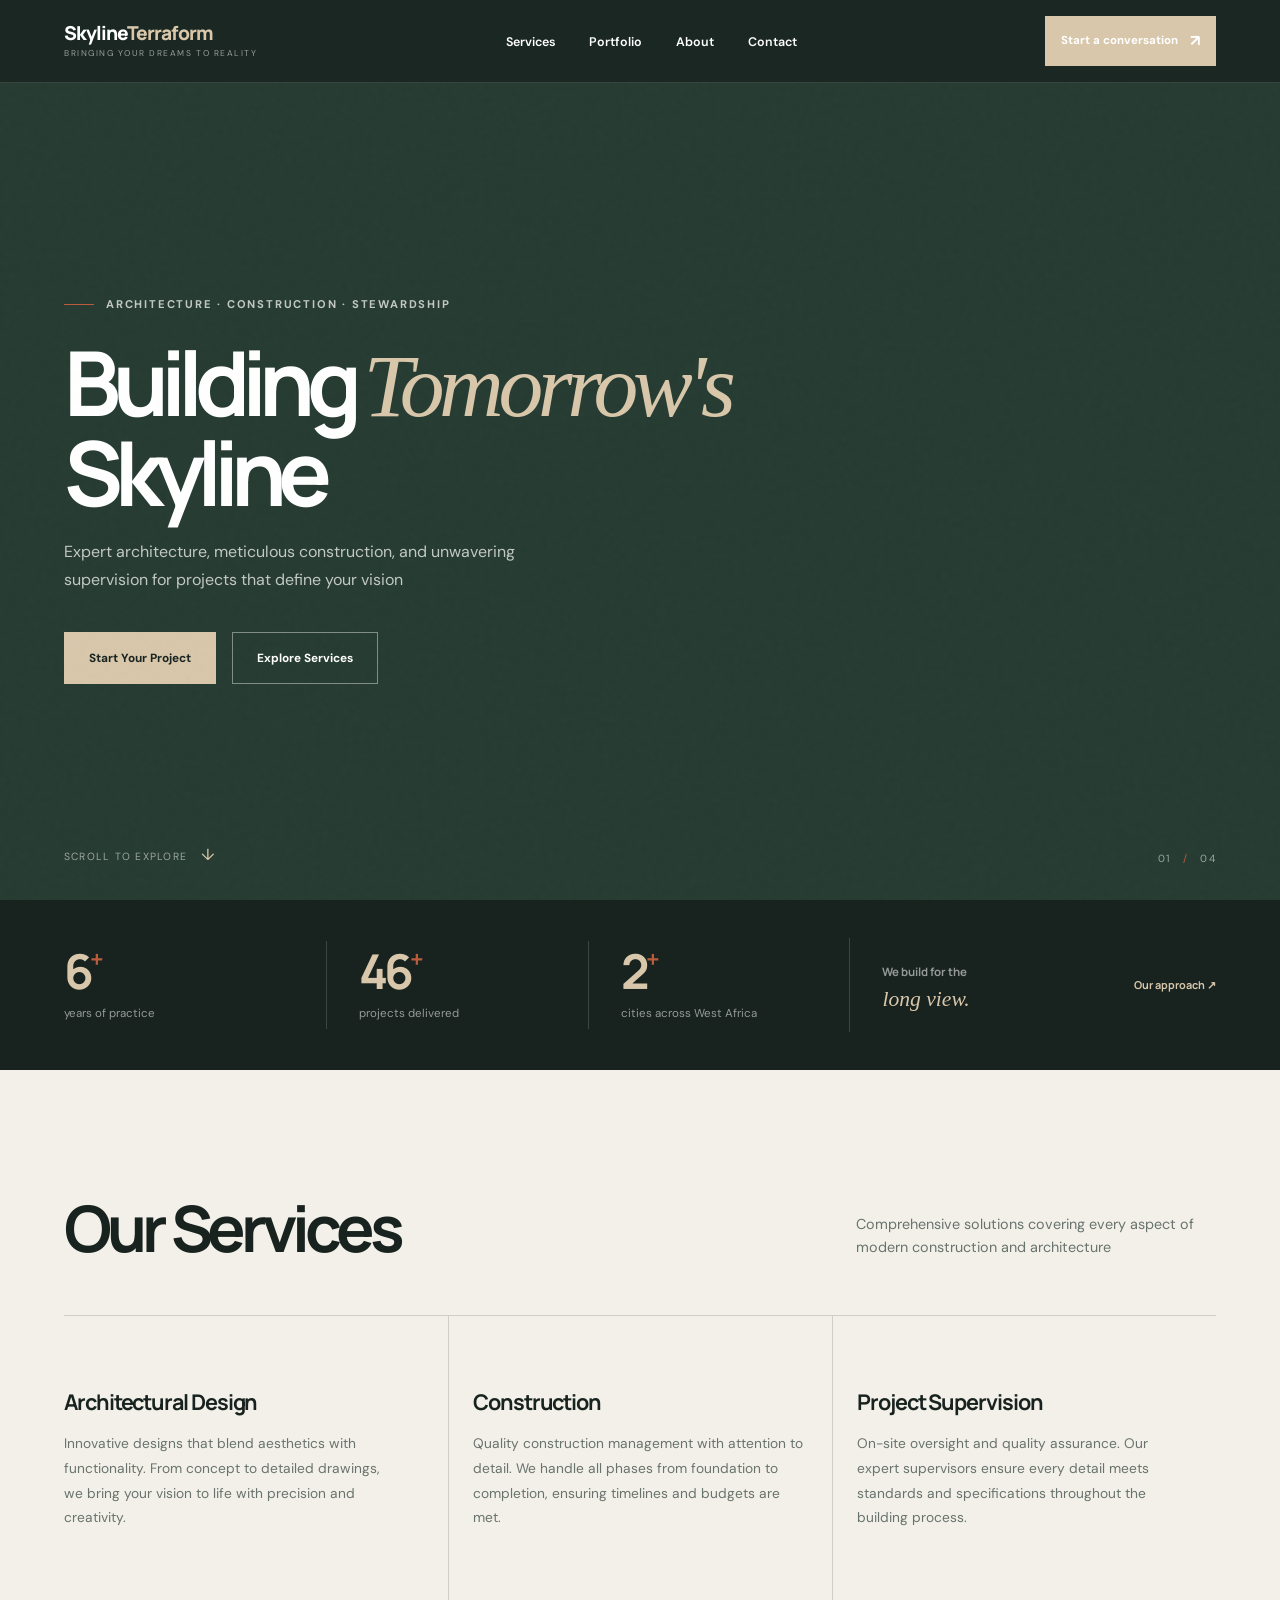
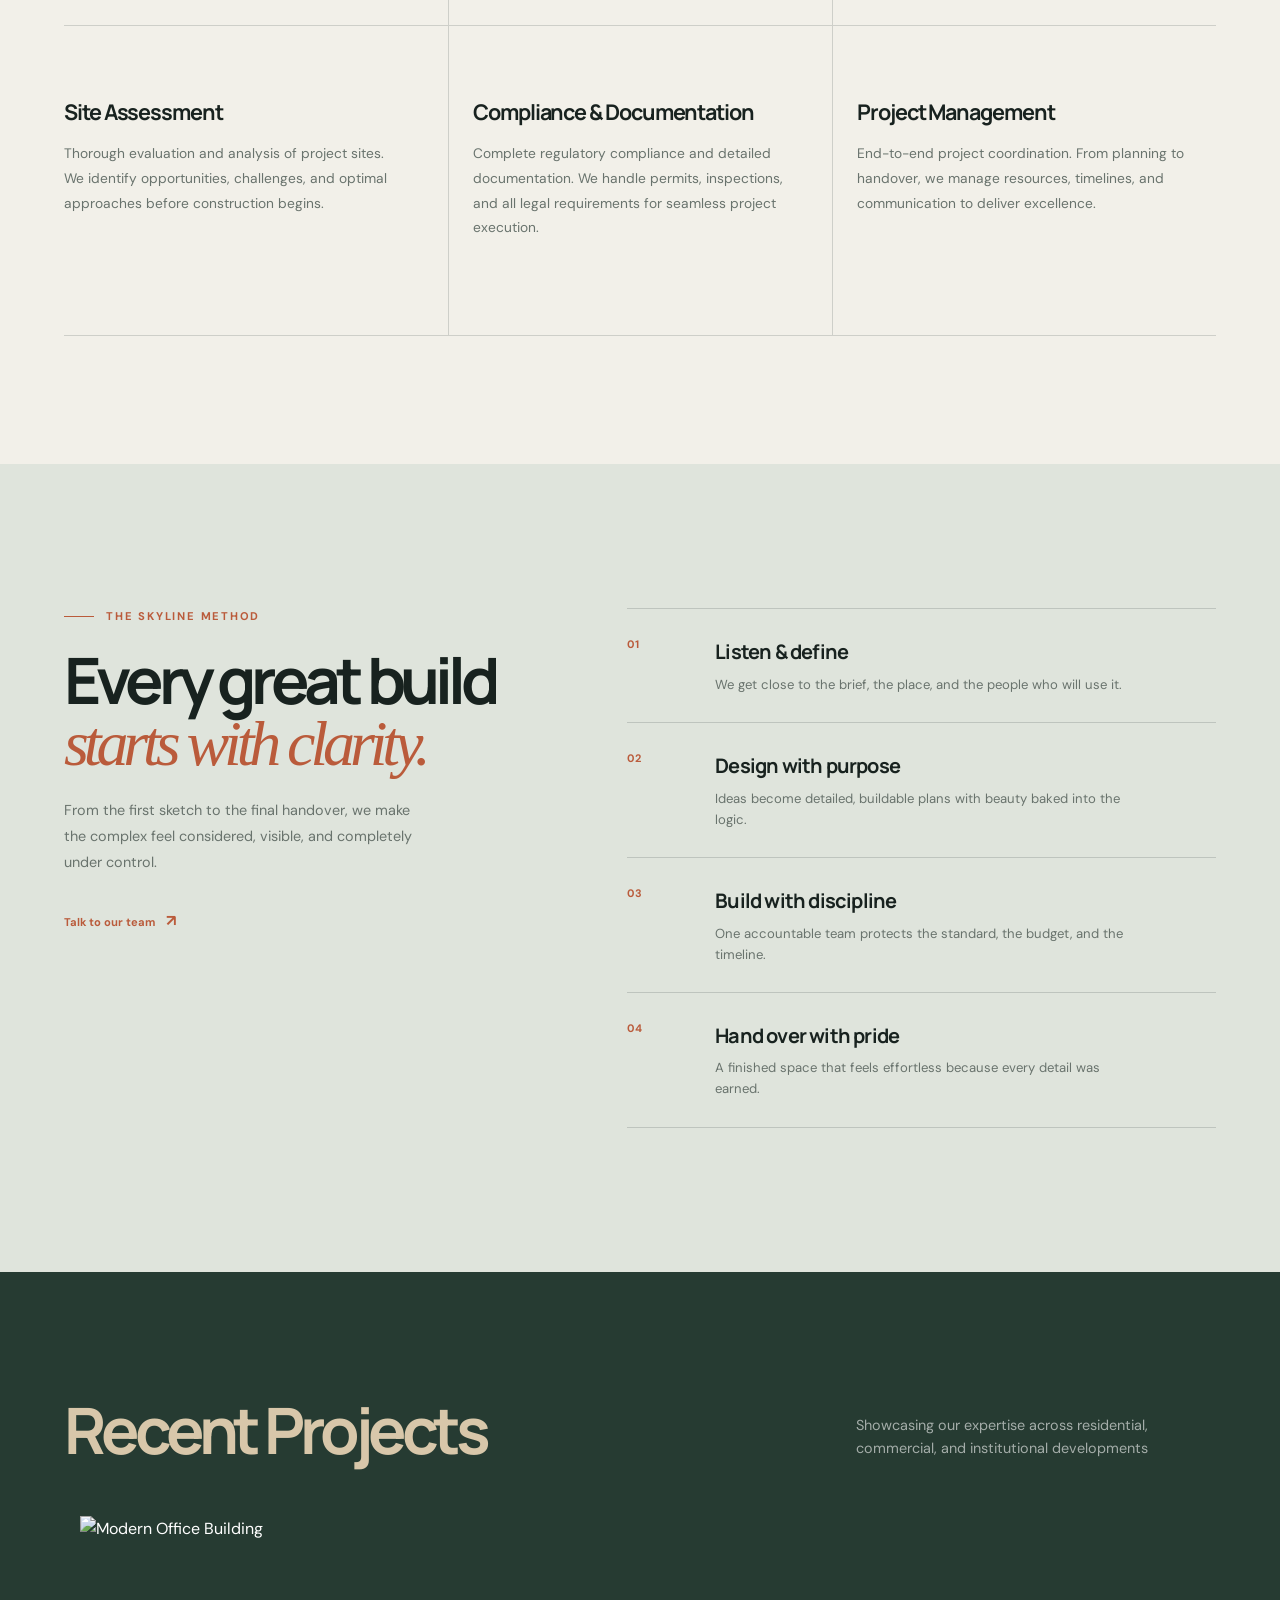
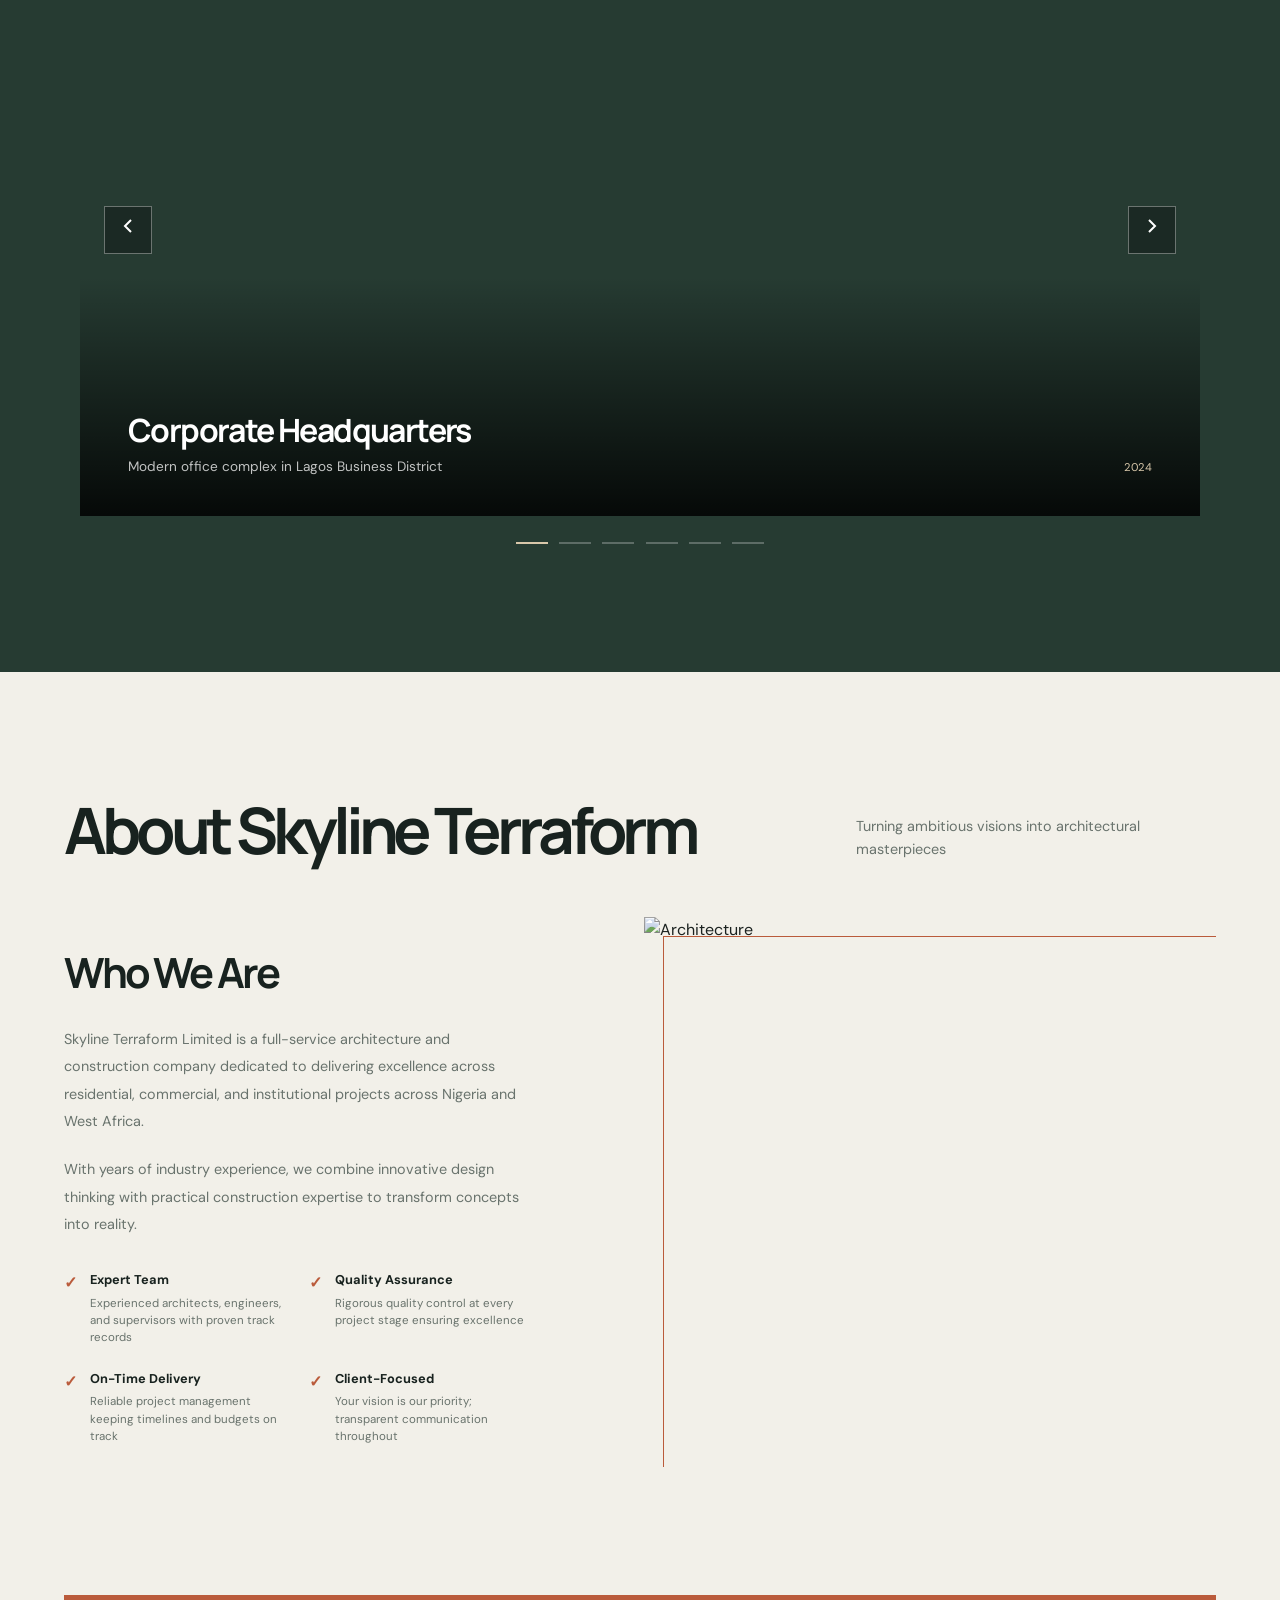
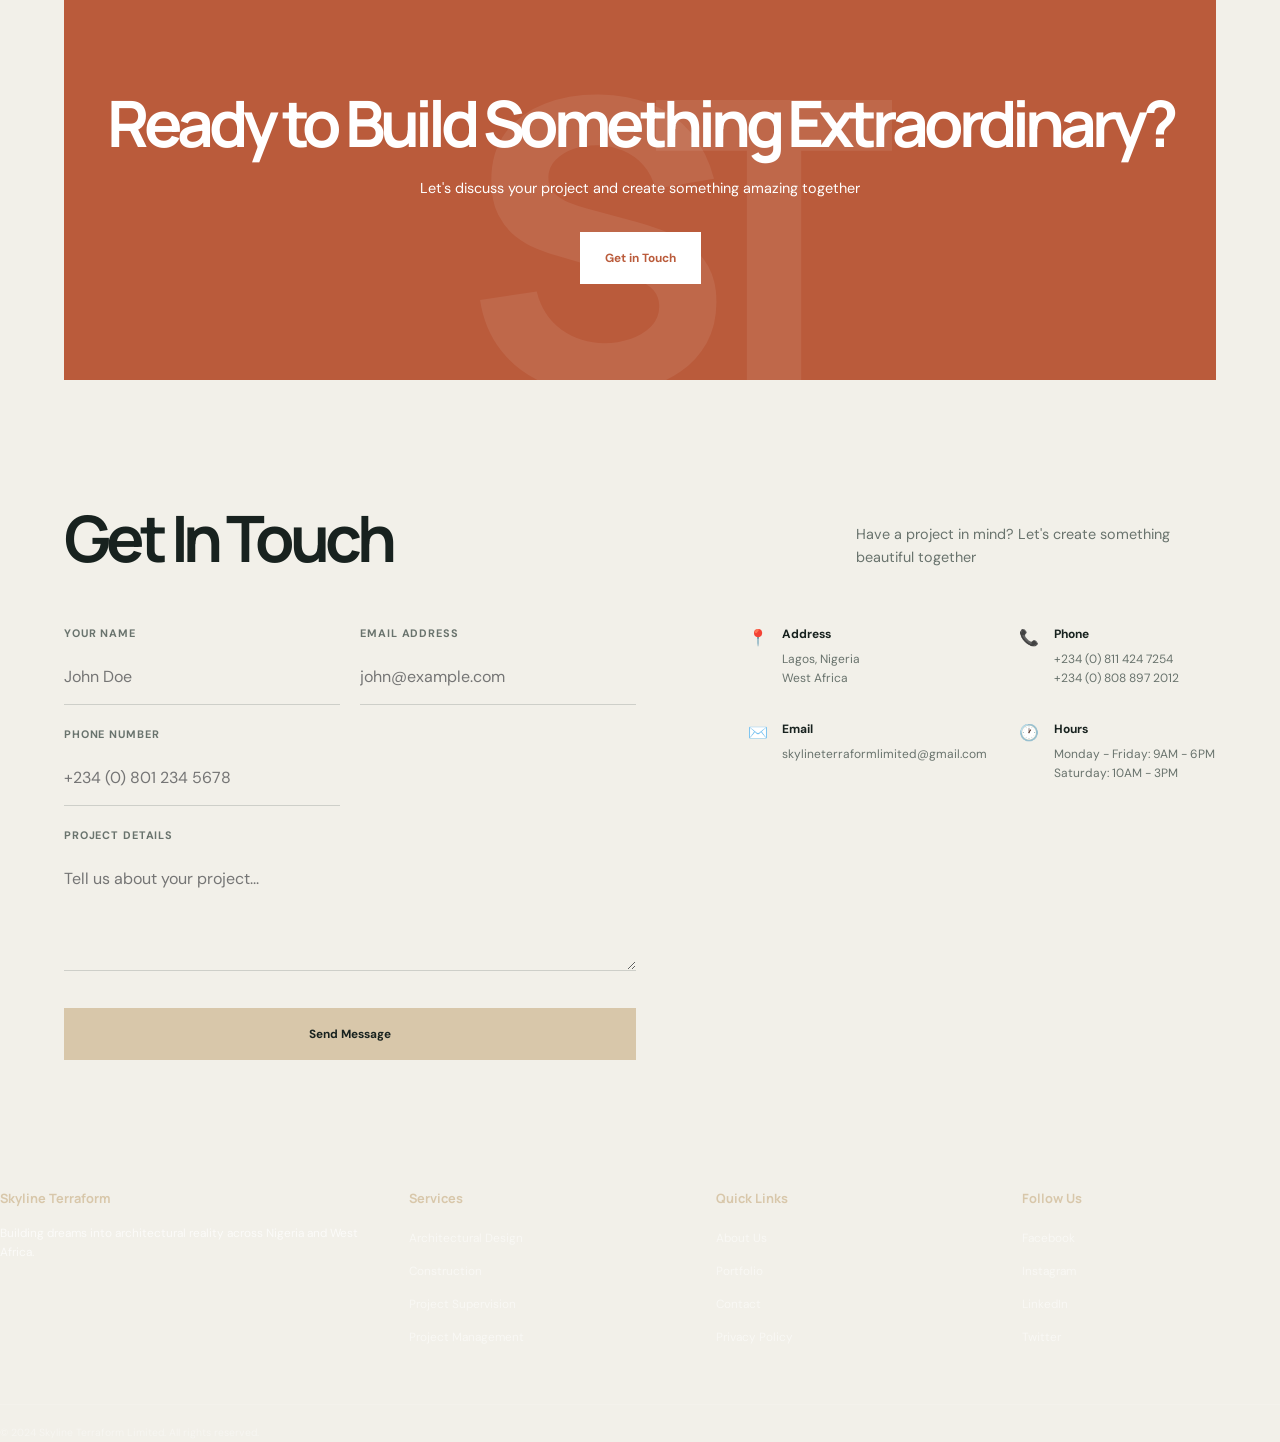
==== index.html @ dfdeab9a "Make homepage compatible with GitHub Pages" ====
<!doctype html>
<html lang="en">
  <head>
    <meta charset="UTF-8" />
    <meta name="viewport" content="width=device-width, initial-scale=1.0" />
    <meta
      name="description"
      content="Skyline Terraform delivers considered architecture, construction, and project management across Nigeria and West Africa."
    />
    <link rel="preconnect" href="https://fonts.googleapis.com" />
    <link rel="preconnect" href="https://fonts.gstatic.com" crossorigin />
    <link
      href="https://fonts.googleapis.com/css2?family=DM+Sans:wght@400;500;600;700&family=Manrope:wght@500;600;700;800&display=swap"
      rel="stylesheet"
    />
    <title>Skyline Terraform | Built with intent</title>
    <link rel="stylesheet" href="skyline.css" />
  </head>
  <body>
    <!-- HEADER -->
    <header>
      <nav>
        <div class="logo">
          <div class="logo-main">Skyline<span>Terraform</span></div>
          <div class="logo-tagline">Bringing your dreams to reality</div>
        </div>
        <button
          class="nav-toggle"
          type="button"
          aria-label="Open navigation"
          aria-expanded="false"
        >
          <span></span><span></span>
        </button>
        <ul class="nav-menu">
          <li><a href="#services">Services</a></li>
          <li><a href="#portfolio">Portfolio</a></li>
          <li><a href="#about">About</a></li>
          <li><a href="#contact">Contact</a></li>
        </ul>
        <a class="cta-btn" href="#contact"
          >Start a conversation <span>↗</span></a
        >
      </nav>
    </header>

    <!-- HERO -->
    <section class="hero">
      <div class="hero-grid" aria-hidden="true"></div>
      <div class="hero-image" aria-hidden="true"></div>
      <div class="hero-content">
        <div class="eyebrow">
          <span></span> Architecture · Construction · Stewardship
        </div>
        <h1>Building <span class="highlight">Tomorrow's</span> Skyline</h1>
        <p>
          Expert architecture, meticulous construction, and unwavering
          supervision for projects that define your vision
        </p>
        <div class="hero-buttons">
          <button
            class="btn-primary"
            onclick="document.getElementById('contact').scrollIntoView()"
          >
            Start Your Project
          </button>
          <button
            class="btn-secondary"
            onclick="document.getElementById('services').scrollIntoView()"
          >
            Explore Services
          </button>
        </div>
      </div>
      <div class="hero-note">Scroll to explore <span>↓</span></div>
      <div class="hero-index">01 <span>/</span> 04</div>
    </section>

    <section class="metrics" aria-label="Skyline Terraform at a glance">
      <div class="metrics-inner">
        <div class="metric">
          <strong data-count="12">0</strong><span>years of practice</span>
        </div>
        <div class="metric">
          <strong data-count="86">0</strong><span>projects delivered</span>
        </div>
        <div class="metric">
          <strong data-count="5">0</strong
          ><span>cities across West Africa</span>
        </div>
        <div class="metric metric-callout">
          <span>We build for the<br /><em>long view.</em></span
          ><a href="#about">Our approach ↗</a>
        </div>
      </div>
    </section>

    <!-- SERVICES -->
    <section class="services" id="services">
      <div class="section-header">
        <h2>Our Services</h2>
        <p>
          Comprehensive solutions covering every aspect of modern construction
          and architecture
        </p>
      </div>
      <div class="services-grid">
        <div class="service-card fade-in">
          <div class="service-icon"></div>
          <h3>Architectural Design</h3>
          <p>
            Innovative designs that blend aesthetics with functionality. From
            concept to detailed drawings, we bring your vision to life with
            precision and creativity.
          </p>
          <a href="#" class="service-link">Learn More →</a>
        </div>
        <div class="service-card fade-in">
          <div class="service-icon"></div>
          <h3>Construction</h3>
          <p>
            Quality construction management with attention to detail. We handle
            all phases from foundation to completion, ensuring timelines and
            budgets are met.
          </p>
          <a href="#" class="service-link">Learn More →</a>
        </div>
        <div class="service-card fade-in">
          <div class="service-icon"></div>
          <h3>Project Supervision</h3>
          <p>
            On-site oversight and quality assurance. Our expert supervisors
            ensure every detail meets standards and specifications throughout
            the building process.
          </p>
          <a href="#" class="service-link">Learn More →</a>
        </div>
        <div class="service-card fade-in">
          <div class="service-icon"></div>
          <h3>Site Assessment</h3>
          <p>
            Thorough evaluation and analysis of project sites. We identify
            opportunities, challenges, and optimal approaches before
            construction begins.
          </p>
          <a href="#" class="service-link">Learn More →</a>
        </div>
        <div class="service-card fade-in">
          <div class="service-icon"></div>
          <h3>Compliance & Documentation</h3>
          <p>
            Complete regulatory compliance and detailed documentation. We handle
            permits, inspections, and all legal requirements for seamless
            project execution.
          </p>
          <a href="#" class="service-link">Learn More →</a>
        </div>
        <div class="service-card fade-in">
          <div class="service-icon"></div>
          <h3>Project Management</h3>
          <p>
            End-to-end project coordination. From planning to handover, we
            manage resources, timelines, and communication to deliver
            excellence.
          </p>
          <a href="#" class="service-link">Learn More →</a>
        </div>
      </div>
    </section>

    <!-- PROCESS -->
    <section class="process" id="process">
      <div class="process-intro">
        <div class="eyebrow dark"><span></span> The Skyline method</div>
        <h2>Every great build<br /><em>starts with clarity.</em></h2>
        <p>
          From the first sketch to the final handover, we make the complex feel
          considered, visible, and completely under control.
        </p>
        <a class="text-link" href="#contact">Talk to our team <span>↗</span></a>
      </div>
      <div class="process-steps">
        <article class="process-step">
          <span class="step-number">01</span>
          <div>
            <h3>Listen & define</h3>
            <p>
              We get close to the brief, the place, and the people who will use
              it.
            </p>
          </div>
        </article>
        <article class="process-step">
          <span class="step-number">02</span>
          <div>
            <h3>Design with purpose</h3>
            <p>
              Ideas become detailed, buildable plans with beauty baked into the
              logic.
            </p>
          </div>
        </article>
        <article class="process-step">
          <span class="step-number">03</span>
          <div>
            <h3>Build with discipline</h3>
            <p>
              One accountable team protects the standard, the budget, and the
              timeline.
            </p>
          </div>
        </article>
        <article class="process-step">
          <span class="step-number">04</span>
          <div>
            <h3>Hand over with pride</h3>
            <p>
              A finished space that feels effortless because every detail was
              earned.
            </p>
          </div>
        </article>
      </div>
    </section>

    <!-- PORTFOLIO SLIDESHOW -->
    <section class="portfolio" id="portfolio">
      <div class="section-header">
        <h2>Recent Projects</h2>
        <p>
          Showcasing our expertise across residential, commercial, and
          institutional developments
        </p>
      </div>

      <div class="carousel-container">
        <div class="carousel-wrapper">
          <div class="carousel-track">
            <div class="carousel-slide fade-in">
              <img
                src="https://images.unsplash.com/photo-1486325212027-8081e485255e?w=800&h=500&fit=crop"
                alt="Modern Office Building"
              />
              <div class="slide-content">
                <h3>Corporate Headquarters</h3>
                <p>Modern office complex in Lagos Business District</p>
                <span class="slide-year">2024</span>
              </div>
            </div>
            <div class="carousel-slide fade-in">
              <img
                src="https://images.unsplash.com/photo-1460574283322-8e80fcb1aaaa?w=800&h=500&fit=crop"
                alt="Residential Complex"
              />
              <div class="slide-content">
                <h3>Luxury Residential</h3>
                <p>Premium apartment development in Victoria Island</p>
                <span class="slide-year">2024</span>
              </div>
            </div>
            <div class="carousel-slide fade-in">
              <img
                src="https://images.unsplash.com/photo-1486304873069-38446e495ce4?w=800&h=500&fit=crop"
                alt="Shopping Center"
              />
              <div class="slide-content">
                <h3>Shopping Center</h3>
                <p>State-of-the-art retail and entertainment hub</p>
                <span class="slide-year">2024</span>
              </div>
            </div>
            <div class="carousel-slide fade-in">
              <img
                src="https://images.unsplash.com/photo-1448375240586-882707db888b?w=800&h=500&fit=crop"
                alt="Educational Institution"
              />
              <div class="slide-content">
                <h3>Educational Campus</h3>
                <p>
                  Modern learning facilities with cutting-edge infrastructure
                </p>
                <span class="slide-year">2023</span>
              </div>
            </div>
            <div class="carousel-slide fade-in">
              <img
                src="https://images.unsplash.com/photo-1479839672679-a46482f0b7ce?w=800&h=500&fit=crop"
                alt="Hospital"
              />
              <div class="slide-content">
                <h3>Healthcare Facility</h3>
                <p>Advanced medical center with specialized departments</p>
                <span class="slide-year">2023</span>
              </div>
            </div>
            <div class="carousel-slide fade-in">
              <img
                src="https://images.unsplash.com/photo-1464207687429-7505649dae38?w=800&h=500&fit=crop"
                alt="Hotel"
              />
              <div class="slide-content">
                <h3>Hospitality Complex</h3>
                <p>5-star hotel with conference and leisure facilities</p>
                <span class="slide-year">2026</span>
              </div>
            </div>
          </div>
        </div>

        <!-- Navigation Buttons -->
        <button
          class="carousel-btn carousel-btn-prev"
          id="prevBtn"
          aria-label="Previous slide"
        >
          <svg
            width="24"
            height="24"
            viewBox="0 0 24 24"
            fill="none"
            stroke="currentColor"
            stroke-width="2"
          >
            <polyline points="15 18 9 12 15 6"></polyline>
          </svg>
        </button>
        <button
          class="carousel-btn carousel-btn-next"
          id="nextBtn"
          aria-label="Next slide"
        >
          <svg
            width="24"
            height="24"
            viewBox="0 0 24 24"
            fill="none"
            stroke="currentColor"
            stroke-width="2"
          >
            <polyline points="9 18 15 12 9 6"></polyline>
          </svg>
        </button>

        <!-- Indicators -->
        <div class="carousel-indicators" id="indicators"></div>
      </div>
    </section>

    <!-- ABOUT -->
    <section class="about" id="about">
      <div class="section-header">
        <h2>About Skyline Terraform</h2>
        <p>Turning ambitious visions into architectural masterpieces</p>
      </div>
      <div class="about-content">
        <div class="about-text">
          <h2>Who We Are</h2>
          <p>
            Skyline Terraform Limited is a full-service architecture and
            construction company dedicated to delivering excellence across
            residential, commercial, and institutional projects across Nigeria
            and West Africa.
          </p>
          <p>
            With years of industry experience, we combine innovative design
            thinking with practical construction expertise to transform concepts
            into reality.
          </p>
          <div class="about-features">
            <div class="feature">
              <div class="feature-icon">✓</div>
              <div>
                <h4>Expert Team</h4>
                <p>
                  Experienced architects, engineers, and supervisors with proven
                  track records
                </p>
              </div>
            </div>
            <div class="feature">
              <div class="feature-icon">✓</div>
              <div>
                <h4>Quality Assurance</h4>
                <p>
                  Rigorous quality control at every project stage ensuring
                  excellence
                </p>
              </div>
            </div>
            <div class="feature">
              <div class="feature-icon">✓</div>
              <div>
                <h4>On-Time Delivery</h4>
                <p>
                  Reliable project management keeping timelines and budgets on
                  track
                </p>
              </div>
            </div>
            <div class="feature">
              <div class="feature-icon">✓</div>
              <div>
                <h4>Client-Focused</h4>
                <p>
                  Your vision is our priority; transparent communication
                  throughout
                </p>
              </div>
            </div>
          </div>
        </div>
        <div class="about-image">
          <img
            src="https://images.unsplash.com/photo-1504384308090-c894fdcc538d?w=800&h=600&fit=crop"
            alt="Architecture"
          />
        </div>
      </div>
    </section>

    <!-- CTA SECTION -->
    <section class="cta-section">
      <h2>Ready to Build Something Extraordinary?</h2>
      <p>Let's discuss your project and create something amazing together</p>
      <button
        class="btn-primary"
        onclick="document.getElementById('contact').scrollIntoView()"
      >
        Get in Touch
      </button>
    </section>

    <!-- CONTACT -->
    <section class="contact" id="contact">
      <div class="section-header">
        <h2>Get In Touch</h2>
        <p>Have a project in mind? Let's create something beautiful together</p>
      </div>
      <div class="contact-content">
        <form
          class="contact-form"
          action="https://formspree.io/f/xvzdwpwy"
          method="POST"
        >
          <div class="form-group">
            <label for="name">Your Name</label>
            <input
              type="text"
              id="name"
              name="name"
              placeholder="John Doe"
              required
            />
          </div>
          <div class="form-group">
            <label for="email">Email Address</label>
            <input
              type="email"
              id="email"
              name="email"
              placeholder="john@example.com"
              required
            />
          </div>
          <div class="form-group">
            <label for="phone">Phone Number</label>
            <input
              type="tel"
              id="phone"
              name="phone"
              placeholder="+234 (0) 801 234 5678"
            />
          </div>
          <div class="form-group">
            <label for="message">Project Details</label>
            <textarea
              id="message"
              name="message"
              placeholder="Tell us about your project..."
              required
            ></textarea>
          </div>
          <button class="btn-primary" type="submit" style="width: 100%">
            Send Message
          </button>
        </form>
        <div class="contact-info">
          <div class="contact-item">
            <div class="contact-item-icon">📍</div>
            <div>
              <h4>Address</h4>
              <p>Lagos, Nigeria<br />West Africa</p>
            </div>
          </div>
          <div class="contact-item">
            <div class="contact-item-icon">📞</div>
            <div>
              <h4>Phone</h4>
              <p>+234 (0) 811 424 7254<br />+234 (0) 808 897 2012</p>
            </div>
          </div>
          <div class="contact-item">
            <div class="contact-item-icon">✉️</div>
            <div>
              <h4>Email</h4>
              <p>skylineterraformlimited@gmail.com</p>
            </div>
          </div>
          <div class="contact-item">
            <div class="contact-item-icon">🕐</div>
            <div>
              <h4>Hours</h4>
              <p>Monday - Friday: 9AM - 6PM<br />Saturday: 10AM - 3PM</p>
            </div>
          </div>
        </div>
      </div>
    </section>

    <!-- FOOTER -->
    <footer>
      <footer-content>
        <div class="footer-section">
          <h4>Skyline Terraform</h4>
          <p style="color: rgba(255, 255, 255, 0.7); margin-bottom: 1rem">
            Building dreams into architectural reality across Nigeria and West
            Africa.
          </p>
        </div>
        <div class="footer-section">
          <h4>Services</h4>
          <ul>
            <li><a href="#services">Architectural Design</a></li>
            <li><a href="#services">Construction</a></li>
            <li><a href="#services">Project Supervision</a></li>
            <li><a href="#services">Project Management</a></li>
          </ul>
        </div>
        <div class="footer-section">
          <h4>Quick Links</h4>
          <ul>
            <li><a href="#about">About Us</a></li>
            <li><a href="#portfolio">Portfolio</a></li>
            <li><a href="#contact">Contact</a></li>
            <li><a href="#">Privacy Policy</a></li>
          </ul>
        </div>
        <div class="footer-section">
          <h4>Follow Us</h4>
          <ul>
            <li><a href="#">Facebook</a></li>
            <li><a href="#">Instagram</a></li>
            <li><a href="#">LinkedIn</a></li>
            <li><a href="#">Twitter</a></li>
          </ul>
        </div>
      </footer-content>
      <div class="footer-bottom">
        <p>&copy; 2024 Skyline Terraform Limited. All rights reserved.</p>
      </div>
    </footer>

    <script src="skyline.js"></script>
  </body>
</html>
---- skyline.css ----
* {
  box-sizing: border-box;
  margin: 0;
  padding: 0;
}

:root {
  --ink: #18221f;
  --forest: #263b32;
  --paper: #f2f0e9;
  --sand: #d8c7aa;
  --clay: #ba5b3b;
  --mist: #dfe4dc;
  --muted: #69736d;
  --line: rgba(24, 34, 31, 0.16);
  --serif: Georgia, "Times New Roman", serif;
  --sans: "DM Sans", "Segoe UI", sans-serif;
  --display: "Manrope", "Segoe UI", sans-serif;
}

html {
  scroll-behavior: smooth;
}
body {
  background: var(--paper);
  color: var(--ink);
  font-family: var(--sans);
  line-height: 1.6;
  overflow-x: hidden;
}
body::before {
  content: "";
  position: fixed;
  inset: 0;
  pointer-events: none;
  opacity: 0.22;
  z-index: 20;
  background-image: url("data:image/svg+xml,%3Csvg viewBox='0 0 180 180' xmlns='http://www.w3.org/2000/svg'%3E%3Cfilter id='n'%3E%3CfeTurbulence type='fractalNoise' baseFrequency='.8' numOctaves='4' stitchTiles='stitch'/%3E%3C/filter%3E%3Crect width='100%25' height='100%25' filter='url(%23n)' opacity='.09'/%3E%3C/svg%3E");
}
a {
  color: inherit;
}
button,
input,
textarea {
  font: inherit;
}
.eyebrow {
  display: flex;
  align-items: center;
  gap: 0.75rem;
  color: rgba(255, 255, 255, 0.72);
  font-size: 0.7rem;
  font-weight: 700;
  letter-spacing: 0.16em;
  text-transform: uppercase;
}
.eyebrow span {
  width: 30px;
  height: 1px;
  background: var(--clay);
}
.eyebrow.dark {
  color: var(--clay);
}
.eyebrow.dark span {
  background: var(--clay);
}

header {
  position: fixed;
  inset: 0 0 auto;
  z-index: 100;
  color: white;
  background: rgba(24, 34, 31, 0.76);
  border-bottom: 1px solid rgba(255, 255, 255, 0.13);
  backdrop-filter: blur(18px);
}
nav {
  width: min(1320px, 90%);
  min-height: 82px;
  margin: auto;
  display: flex;
  align-items: center;
  justify-content: space-between;
  gap: 2rem;
}
.logo {
  display: flex;
  flex-direction: column;
  gap: 0.1rem;
  line-height: 1;
}
.logo-main {
  font-family: var(--display);
  font-size: 1.2rem;
  font-weight: 800;
  letter-spacing: -0.05em;
}
.logo span {
  color: var(--sand);
}
.logo-tagline {
  color: rgba(255, 255, 255, 0.55);
  font-size: 0.53rem;
  letter-spacing: 0.18em;
  text-transform: uppercase;
  margin-top: 0.35rem;
}
nav ul {
  display: flex;
  align-items: center;
  gap: 2.1rem;
  list-style: none;
}
nav li a {
  color: rgba(255, 255, 255, 0.75);
  font-size: 0.78rem;
  font-weight: 600;
  text-decoration: none;
  transition: color 0.25s ease;
}
nav li a:hover,
nav li a.active {
  color: var(--sand);
}
.cta-btn {
  display: inline-flex;
  align-items: center;
  gap: 0.75rem;
  padding: 0.75rem 1rem;
  color: var(--ink);
  background: var(--sand);
  font-size: 0.72rem;
  font-weight: 700;
  text-decoration: none;
  transition:
    transform 0.25s ease,
    background 0.25s ease;
}
.cta-btn:hover {
  background: white;
  transform: translateY(-2px);
}
.cta-btn span {
  font-size: 1rem;
}
.nav-toggle {
  display: none;
  border: 0;
  background: transparent;
  color: white;
  cursor: pointer;
}
.nav-toggle span {
  display: block;
  width: 24px;
  height: 1px;
  margin: 6px;
  background: white;
}

.hero {
  position: relative;
  min-height: 780px;
  height: 100vh;
  max-height: 960px;
  display: flex;
  align-items: center;
  overflow: hidden;
  color: white;
  background: var(--forest);
}
.hero-image {
  position: absolute;
  inset: 0 0 0 43%;
  background:
    linear-gradient(
      90deg,
      var(--forest) 0%,
      rgba(38, 59, 50, 0.15) 55%,
      rgba(38, 59, 50, 0.08)
    ),
    url("https://images.unsplash.com/photo-1541888946425-d81bb19240f5?w=1800&q=85&fit=crop")
      center/cover;
}
.hero-grid {
  position: absolute;
  inset: 0;
  opacity: 0.22;
  background-image:
    linear-gradient(rgba(255, 255, 255, 0.14) 1px, transparent 1px),
    linear-gradient(90deg, rgba(255, 255, 255, 0.14) 1px, transparent 1px);
  background-size: 80px 80px;
  mask-image: linear-gradient(90deg, black, transparent 75%);
}
.hero::after {
  content: "";
  position: absolute;
  inset: 0;
  background: linear-gradient(
    90deg,
    var(--forest) 0%,
    rgba(38, 59, 50, 0.95) 27%,
    transparent 73%
  );
}
.hero-content {
  position: relative;
  z-index: 1;
  width: min(1320px, 90%);
  margin: 5rem auto 0;
}
.hero h1 {
  max-width: 680px;
  margin: 1.6rem 0 1.5rem;
  font-family: var(--display);
  font-size: clamp(3.8rem, 7vw, 7.3rem);
  font-weight: 700;
  letter-spacing: -0.09em;
  line-height: 0.95;
  animation: reveal 0.9s both;
}
.highlight {
  color: var(--sand);
  font-family: var(--serif);
  font-style: italic;
  font-weight: 400;
  letter-spacing: -0.06em;
}
.hero p {
  max-width: 480px;
  color: rgba(255, 255, 255, 0.72);
  font-size: 1rem;
  line-height: 1.8;
  animation: reveal 0.9s 0.12s both;
}
.hero-buttons {
  display: flex;
  gap: 1rem;
  margin-top: 2.3rem;
  animation: reveal 0.9s 0.22s both;
}
.btn-primary,
.btn-secondary {
  display: inline-flex;
  align-items: center;
  justify-content: center;
  min-height: 52px;
  padding: 0.85rem 1.5rem;
  border: 1px solid transparent;
  cursor: pointer;
  font-size: 0.74rem;
  font-weight: 700;
  text-decoration: none;
  transition:
    transform 0.25s ease,
    background 0.25s ease;
}
.btn-primary {
  color: var(--ink);
  background: var(--sand);
}
.btn-secondary {
  color: white;
  background: transparent;
  border-color: rgba(255, 255, 255, 0.42);
}
.btn-primary:hover,
.btn-secondary:hover {
  transform: translateY(-3px);
}
.btn-secondary:hover {
  background: rgba(255, 255, 255, 0.12);
}
.hero-note,
.hero-index {
  position: absolute;
  z-index: 2;
  bottom: 2rem;
  color: rgba(255, 255, 255, 0.55);
  font-size: 0.65rem;
  letter-spacing: 0.12em;
  text-transform: uppercase;
}
.hero-note {
  left: 5%;
}
.hero-note span {
  margin-left: 0.6rem;
  color: var(--sand);
  font-size: 1rem;
}
.hero-index {
  right: 5%;
}
.hero-index span {
  color: var(--clay);
  margin: 0 0.5rem;
}
@keyframes reveal {
  from {
    opacity: 0;
    transform: translateY(24px);
  }
  to {
    opacity: 1;
    transform: translateY(0);
  }
}

.metrics {
  color: white;
  background: var(--ink);
}
.metrics-inner {
  width: min(1320px, 90%);
  min-height: 170px;
  margin: auto;
  display: grid;
  grid-template-columns: repeat(3, 1fr) 1.4fr;
  align-items: center;
}
.metric {
  min-height: 88px;
  display: flex;
  flex-direction: column;
  justify-content: center;
  padding-left: 2rem;
  border-left: 1px solid rgba(255, 255, 255, 0.16);
}
.metric:first-child {
  border-left: 0;
  padding-left: 0;
}
.metric strong {
  color: var(--sand);
  font-family: var(--display);
  font-size: 3rem;
  letter-spacing: -0.08em;
  line-height: 1;
}
.metric strong::after {
  content: "+";
  color: var(--clay);
  font-size: 1.5rem;
  vertical-align: top;
}
.metric span {
  color: rgba(255, 255, 255, 0.54);
  font-size: 0.72rem;
  margin-top: 0.6rem;
}
.metric-callout {
  flex-direction: row;
  align-items: center;
  justify-content: space-between;
  padding: 1rem 0 1rem 2rem;
  font-family: var(--display);
  font-size: 1.1rem;
  font-weight: 700;
}
.metric-callout em {
  color: var(--sand);
  font-family: var(--serif);
  font-size: 1.35rem;
  font-weight: 400;
}
.metric-callout a {
  color: var(--sand);
  font-size: 0.68rem;
  text-decoration: none;
}

.services,
.about,
.contact {
  width: min(1320px, 90%);
  margin: auto;
  padding: 8rem 0;
}
.section-header {
  display: flex;
  align-items: end;
  justify-content: space-between;
  gap: 2rem;
  margin-bottom: 3.5rem;
}
.section-header h2,
.process h2 {
  font-family: var(--display);
  font-size: clamp(2.6rem, 5vw, 5rem);
  letter-spacing: -0.08em;
  line-height: 0.95;
}
.section-header p {
  max-width: 360px;
  color: var(--muted);
  font-size: 0.9rem;
}
.services-grid {
  display: grid;
  grid-template-columns: repeat(3, 1fr);
  border-top: 1px solid var(--line);
}
.service-card {
  position: relative;
  min-height: 310px;
  padding: 2rem 1.5rem 1.5rem 0;
  border-bottom: 1px solid var(--line);
  transition:
    background 0.3s ease,
    padding 0.3s ease;
}
.service-card:not(:nth-child(3n + 1)) {
  padding-left: 1.5rem;
  border-left: 1px solid var(--line);
}
.service-card:hover {
  padding-top: 1.6rem;
  background: rgba(216, 199, 170, 0.22);
}
.service-icon {
  color: var(--clay);
  font-size: 1.4rem;
  filter: grayscale(1);
}
.service-card h3 {
  margin: 2.3rem 0 0.75rem;
  font-family: var(--display);
  font-size: 1.35rem;
  letter-spacing: -0.05em;
}
.service-card p {
  max-width: 330px;
  color: var(--muted);
  font-size: 0.86rem;
  line-height: 1.8;
}
.service-link,
.text-link {
  position: absolute;
  bottom: 1.5rem;
  color: var(--clay);
  font-size: 0.7rem;
  font-weight: 700;
  text-decoration: none;
}
.service-link {
  opacity: 0;
  transform: translateY(6px);
  transition:
    opacity 0.25s,
    transform 0.25s;
}
.service-card:hover .service-link {
  opacity: 1;
  transform: translateY(0);
}

.portfolio {
  padding: 8rem 5%;
  color: white;
  background: var(--forest);
}
.portfolio .section-header p {
  color: rgba(255, 255, 255, 0.58);
}
.portfolio .section-header h2 {
  color: var(--sand);
}
.carousel-container {
  position: relative;
  max-width: 1120px;
  margin: auto;
}
.carousel-wrapper {
  overflow: hidden;
}
.carousel-track {
  display: flex;
  transition: transform 0.65s cubic-bezier(0.2, 0.8, 0.2, 1);
}
.carousel-slide {
  position: relative;
  min-width: 100%;
  height: min(65vw, 600px);
  overflow: hidden;
}
.carousel-slide img {
  width: 100%;
  height: 100%;
  object-fit: cover;
  filter: saturate(0.72);
  transition: transform 0.8s;
}
.carousel-slide:hover img {
  transform: scale(1.03);
}
.slide-content {
  position: absolute;
  inset: auto 0 0;
  padding: 8rem 3rem 2.4rem;
  background: linear-gradient(transparent, rgba(0, 0, 0, 0.85));
}
.slide-content h3 {
  font-family: var(--display);
  font-size: 2rem;
  letter-spacing: -0.05em;
}
.slide-content p {
  color: rgba(255, 255, 255, 0.75);
  font-size: 0.85rem;
}
.slide-year {
  position: absolute;
  right: 3rem;
  bottom: 2.5rem;
  color: var(--sand);
  font-size: 0.7rem;
}
.carousel-btn {
  position: absolute;
  top: 50%;
  z-index: 2;
  width: 48px;
  height: 48px;
  color: white;
  background: rgba(24, 34, 31, 0.7);
  border: 1px solid rgba(255, 255, 255, 0.35);
  cursor: pointer;
  transform: translateY(-50%);
}
.carousel-btn:hover {
  color: var(--ink);
  background: var(--sand);
}
.carousel-btn-prev {
  left: 1.5rem;
}
.carousel-btn-next {
  right: 1.5rem;
}
.carousel-indicators {
  display: flex;
  justify-content: center;
  gap: 0.7rem;
  padding-top: 1.6rem;
}
.carousel-indicator {
  width: 32px;
  height: 2px;
  background: rgba(255, 255, 255, 0.25);
  cursor: pointer;
}
.carousel-indicator.active {
  background: var(--sand);
}

.process {
  display: grid;
  grid-template-columns: 0.85fr 1.15fr;
  gap: 8rem;
  padding: 9rem max(5%, calc((100% - 1320px) / 2));
  background: var(--mist);
}
.process h2 {
  margin: 1.5rem 0;
}
.process h2 em {
  color: var(--clay);
  font-family: var(--serif);
  font-weight: 400;
}
.process-intro > p {
  max-width: 360px;
  color: var(--muted);
  font-size: 0.9rem;
  line-height: 1.8;
}
.text-link {
  position: static;
  display: inline-block;
  margin-top: 2rem;
}
.text-link span {
  margin-left: 0.5rem;
  font-size: 1rem;
}
.process-steps {
  border-top: 1px solid var(--line);
}
.process-step {
  display: grid;
  grid-template-columns: 64px 1fr;
  gap: 1.5rem;
  padding: 1.7rem 0;
  border-bottom: 1px solid var(--line);
}
.step-number {
  color: var(--clay);
  font-size: 0.68rem;
  font-weight: 700;
  letter-spacing: 0.1em;
}
.process-step h3 {
  font-family: var(--display);
  font-size: 1.25rem;
  letter-spacing: -0.04em;
}
.process-step p {
  max-width: 420px;
  color: var(--muted);
  font-size: 0.82rem;
  margin-top: 0.35rem;
}

.about-content {
  display: grid;
  grid-template-columns: 0.9fr 1.1fr;
  gap: 7rem;
  align-items: center;
}
.about-text h2 {
  font-family: var(--display);
  font-size: 2.6rem;
  letter-spacing: -0.07em;
}
.about-text > p {
  color: var(--muted);
  font-size: 0.9rem;
  line-height: 1.9;
  margin-top: 1.3rem;
}
.about-features {
  display: grid;
  grid-template-columns: 1fr 1fr;
  gap: 1.4rem;
  margin-top: 2rem;
}
.feature {
  display: flex;
  gap: 0.8rem;
}
.feature-icon {
  color: var(--clay);
  font-weight: 700;
}
.feature h4 {
  font-size: 0.8rem;
}
.feature p {
  color: var(--muted);
  font-size: 0.72rem;
  line-height: 1.5;
  margin-top: 0.25rem;
}
.about-image {
  position: relative;
  height: 550px;
  overflow: hidden;
}
.about-image::before {
  content: "";
  position: absolute;
  inset: 1.2rem -1.2rem -1.2rem 1.2rem;
  border: 1px solid var(--clay);
}
.about-image img {
  position: relative;
  width: 100%;
  height: 100%;
  object-fit: cover;
  filter: saturate(0.65);
}
.cta-section {
  position: relative;
  margin: 0 5%;
  padding: 6rem 2rem;
  overflow: hidden;
  text-align: center;
  color: white;
  background: var(--clay);
}
.cta-section::before {
  content: "ST";
  position: absolute;
  top: -5rem;
  left: 50%;
  color: rgba(255, 255, 255, 0.08);
  font-family: var(--display);
  font-size: 25rem;
  font-weight: 800;
  letter-spacing: -0.2em;
  transform: translateX(-50%);
}
.cta-section > * {
  position: relative;
}
.cta-section h2 {
  font-family: var(--display);
  font-size: clamp(2.3rem, 5vw, 4.4rem);
  letter-spacing: -0.08em;
  line-height: 1;
}
.cta-section p {
  margin: 1.4rem 0 2rem;
  color: #fff;
  font-size: 0.9rem;
}
.cta-section .btn-primary {
  color: var(--clay);
  background: white;
}
.contact {
  padding-bottom: 8rem;
}
.contact-content {
  display: grid;
  grid-template-columns: 1.1fr 0.9fr;
  gap: 7rem;
}
.contact-form {
  display: grid;
  grid-template-columns: 1fr 1fr;
  gap: 1.3rem;
}
.form-group {
  display: flex;
  flex-direction: column;
  gap: 0.45rem;
}
.form-group:nth-child(4),
.contact-form button,
.contact-form input[type="hidden"] {
  grid-column: 1 / -1;
}
.form-group label {
  color: var(--muted);
  font-size: 0.68rem;
  font-weight: 700;
  letter-spacing: 0.08em;
  text-transform: uppercase;
}
.form-group input,
.form-group textarea {
  width: 100%;
  padding: 0.9rem 0;
  color: var(--ink);
  background: transparent;
  border: 0;
  border-bottom: 1px solid var(--line);
  border-radius: 0;
  outline: 0;
}
.form-group textarea {
  min-height: 120px;
  resize: vertical;
}
.form-group input:focus,
.form-group textarea:focus {
  border-color: var(--clay);
}
.contact-form .btn-primary {
  width: max-content;
  margin-top: 1rem;
}
.contact-info {
  display: grid;
  grid-template-columns: 1fr 1fr;
  align-content: start;
  gap: 2rem;
}
.contact-item {
  display: flex;
  gap: 0.9rem;
}
.contact-item-icon {
  color: var(--clay);
  font-size: 1rem;
}
.contact-item h4 {
  font-size: 0.75rem;
}
.contact-item p {
  color: var(--muted);
  font-size: 0.75rem;
  margin-top: 0.35rem;
}
+ footer {
  padding: 4rem 5% 1.5rem;
  color: white;
  background: var(--ink);
}
footer-content {
  width: min(1320px, 100%);
  margin: auto;
  display: grid;
  grid-template-columns: 1.4fr repeat(3, 1fr);
  gap: 3rem;
  padding-bottom: 3rem;
  border-bottom: 1px solid rgba(255, 255, 255, 0.15);
}
.footer-section h4 {
  color: var(--sand);
  font-family: var(--display);
  font-size: 0.8rem;
  margin-bottom: 1rem;
}
.footer-section p,
.footer-section a {
  color: rgba(255, 255, 255, 0.52);
  font-size: 0.74rem;
  text-decoration: none;
}
.footer-section ul {
  list-style: none;
}
.footer-section li {
  margin: 0.45rem 0;
}
.footer-section a:hover {
  color: var(--sand);
}
.footer-bottom {
  width: min(1320px, 100%);
  margin: auto;
  padding-top: 1.3rem;
  color: rgba(255, 255, 255, 0.38);
  font-size: 0.65rem;
}
+ .fade-in {
  opacity: 0;
  transform: translateY(24px);
  transition:
    opacity 0.7s ease,
    transform 0.7s ease;
}
.fade-in.visible {
  opacity: 1;
  transform: none;
}
+ @media (max-width: 800px) {
  nav {
    min-height: 72px;
  }
  .nav-toggle {
    display: block;
    order: 2;
  }
  .cta-btn {
    display: none;
  }
  nav ul {
    position: absolute;
    inset: 72px 0 auto;
    display: none;
    flex-direction: column;
    align-items: flex-start;
    gap: 1.3rem;
    padding: 1.5rem 5%;
    background: var(--ink);
    border-top: 1px solid rgba(255, 255, 255, 0.12);
  }
  nav ul.open {
    display: flex;
  }
  .hero {
    min-height: 740px;
  }
  .hero-image {
    inset: 0;
    opacity: 0.45;
  }
  .hero::after {
    background: linear-gradient(
      90deg,
      var(--forest) 0%,
      rgba(38, 59, 50, 0.7) 75%,
      rgba(38, 59, 50, 0.35)
    );
  }
  .hero-content {
    margin-top: 3rem;
  }
  .hero h1 {
    font-size: clamp(3.3rem, 14vw, 5.5rem);
  }
  .metrics-inner {
    grid-template-columns: repeat(3, 1fr);
    padding: 2rem 0;
  }
  .metric {
    padding-left: 1rem;
  }
  .metric strong {
    font-size: 2rem;
  }
  .metric-callout {
    grid-column: 1 / -1;
    border-left: 0;
    border-top: 1px solid rgba(255, 255, 255, 0.16);
    margin-top: 1.5rem;
    padding: 1.5rem 0 0;
  }
  .section-header {
    display: block;
  }
  .section-header p {
    margin-top: 1.3rem;
  }
  .services-grid {
    grid-template-columns: 1fr 1fr;
  }
  .service-card:not(:nth-child(3n + 1)) {
    padding-left: 0;
    border-left: 0;
  }
  .service-card:nth-child(even) {
    padding-left: 1rem;
    border-left: 1px solid var(--line);
  }
  .process {
    display: block;
    padding-top: 6rem;
    padding-bottom: 6rem;
  }
  .process-steps {
    margin-top: 4rem;
  }
  .about-content,
  .contact-content {
    grid-template-columns: 1fr;
    gap: 3.5rem;
  }
  .about-image {
    height: 420px;
  }
  .contact-info {
    order: -1;
  }
  .contact {
    padding-top: 6rem;
  }
  footer-content {
    grid-template-columns: 1fr 1fr;
    gap: 2rem;
  }
}
+ @media (max-width: 520px) {
  .hero-buttons {
    flex-direction: column;
    align-items: stretch;
    max-width: 250px;
  }
  .metrics-inner {
    grid-template-columns: repeat(3, 1fr);
  }
  .metric strong {
    font-size: 1.65rem;
  }
  .metric span {
    font-size: 0.62rem;
  }
  .services,
  .about,
  .contact {
    padding: 6rem 0;
  }
  .services-grid {
    grid-template-columns: 1fr;
  }
  .service-card,
  .service-card:nth-child(even) {
    min-height: 250px;
    padding-left: 0;
    border-left: 0;
  }
  .carousel-slide {
    height: 480px;
  }
  .slide-content {
    padding: 7rem 1.5rem 1.5rem;
  }
  .slide-content h3 {
    font-size: 1.5rem;
  }
  .slide-year {
    right: 1.5rem;
    bottom: 1.7rem;
  }
  .contact-form,
  .about-features,
  .contact-info {
    grid-template-columns: 1fr;
  }
  .form-group:nth-child(4),
  .contact-form button,
  .contact-form input[type="hidden"] {
    grid-column: auto;
  }
  footer-content {
    grid-template-columns: 1fr;
  }
}
+ @media (prefers-reduced-motion: reduce) {
  *,
  *::before,
  *::after {
    scroll-behavior: auto !important;
    animation-duration: 0.01ms !important;
    transition-duration: 0.01ms !important;
  }
}
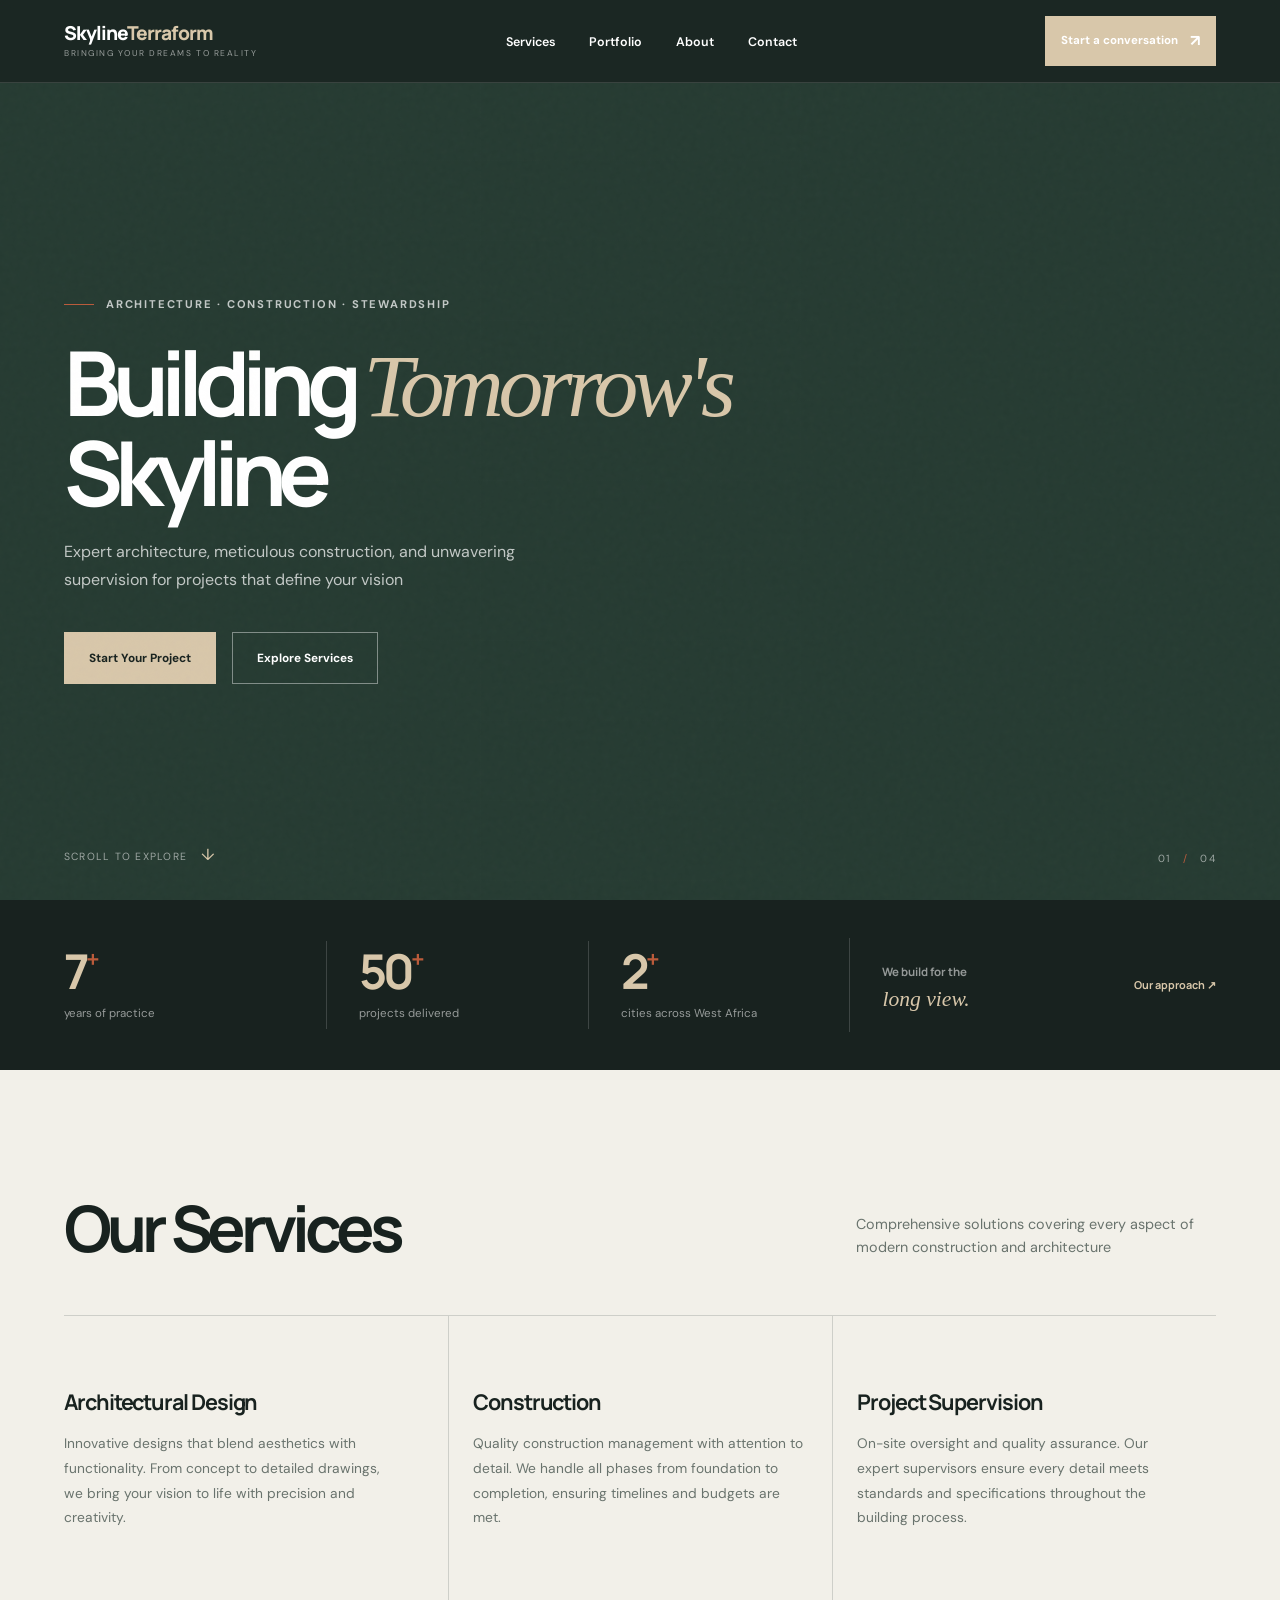
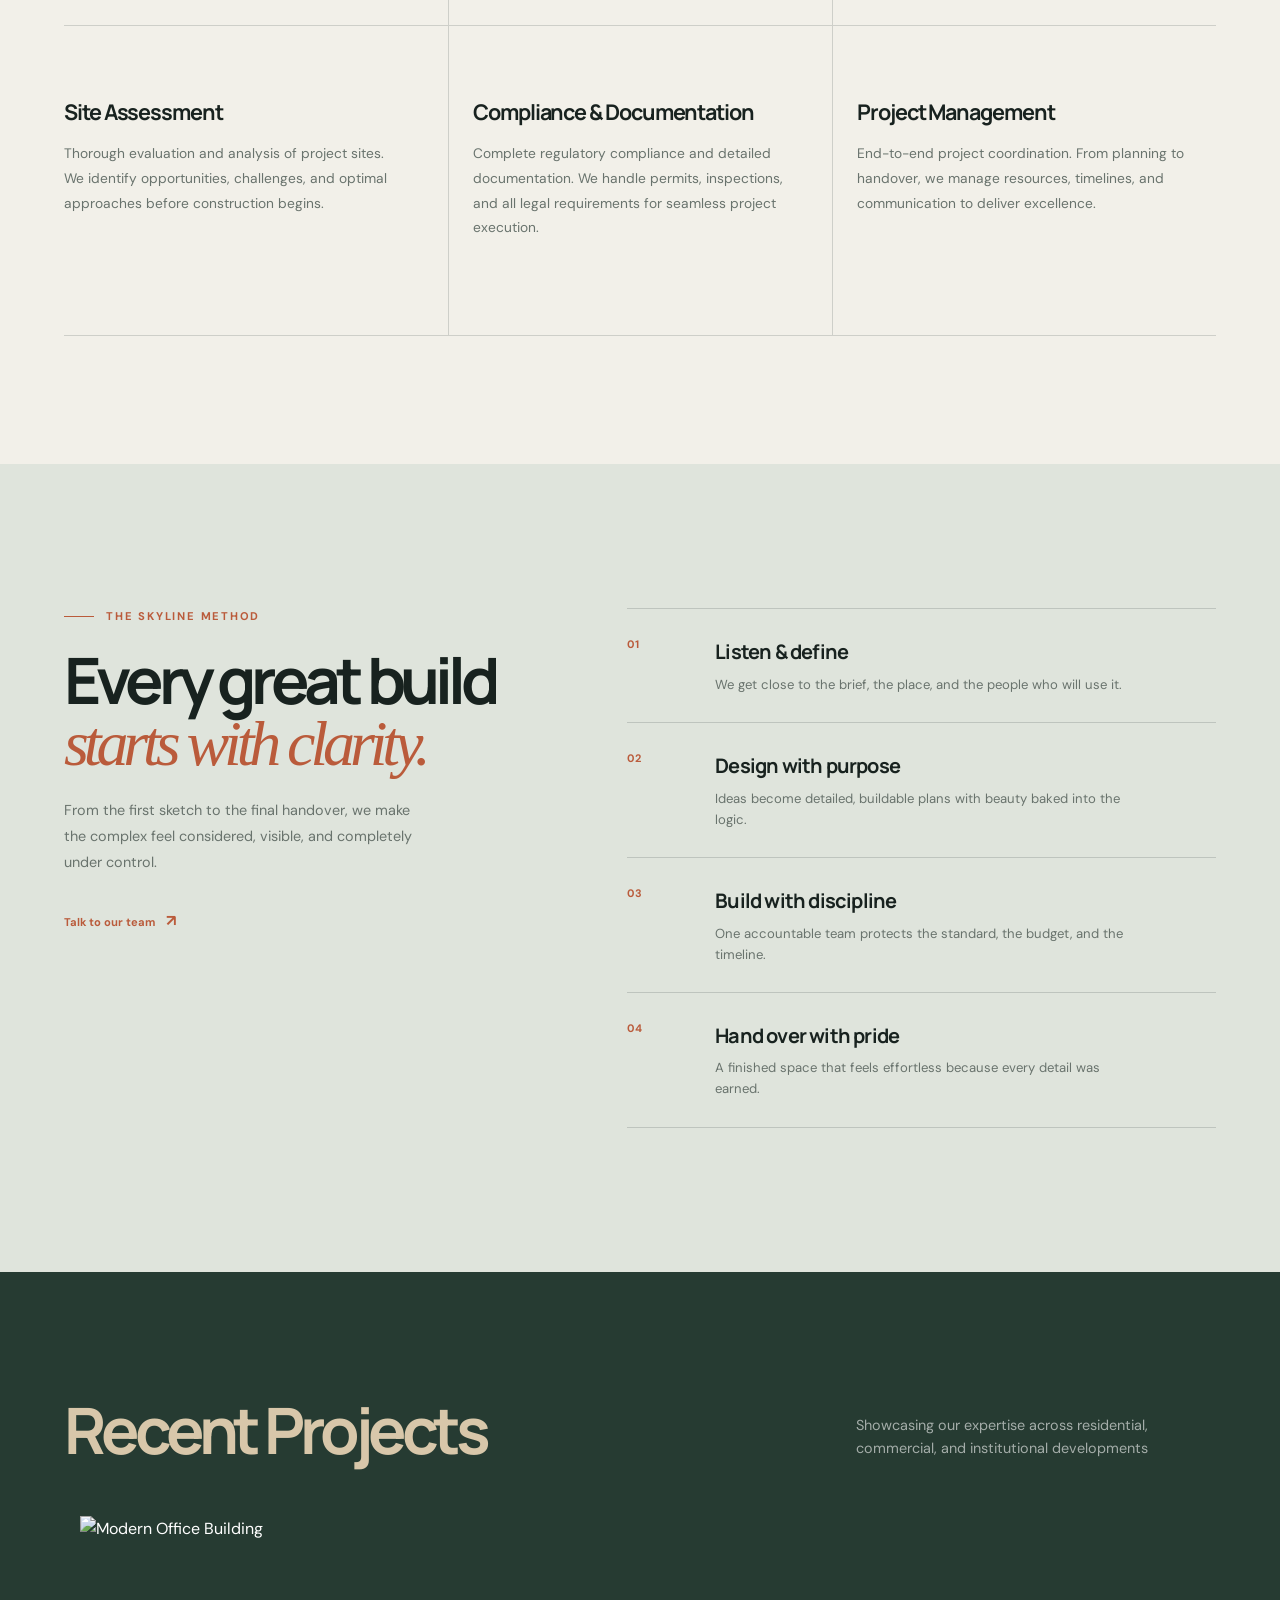
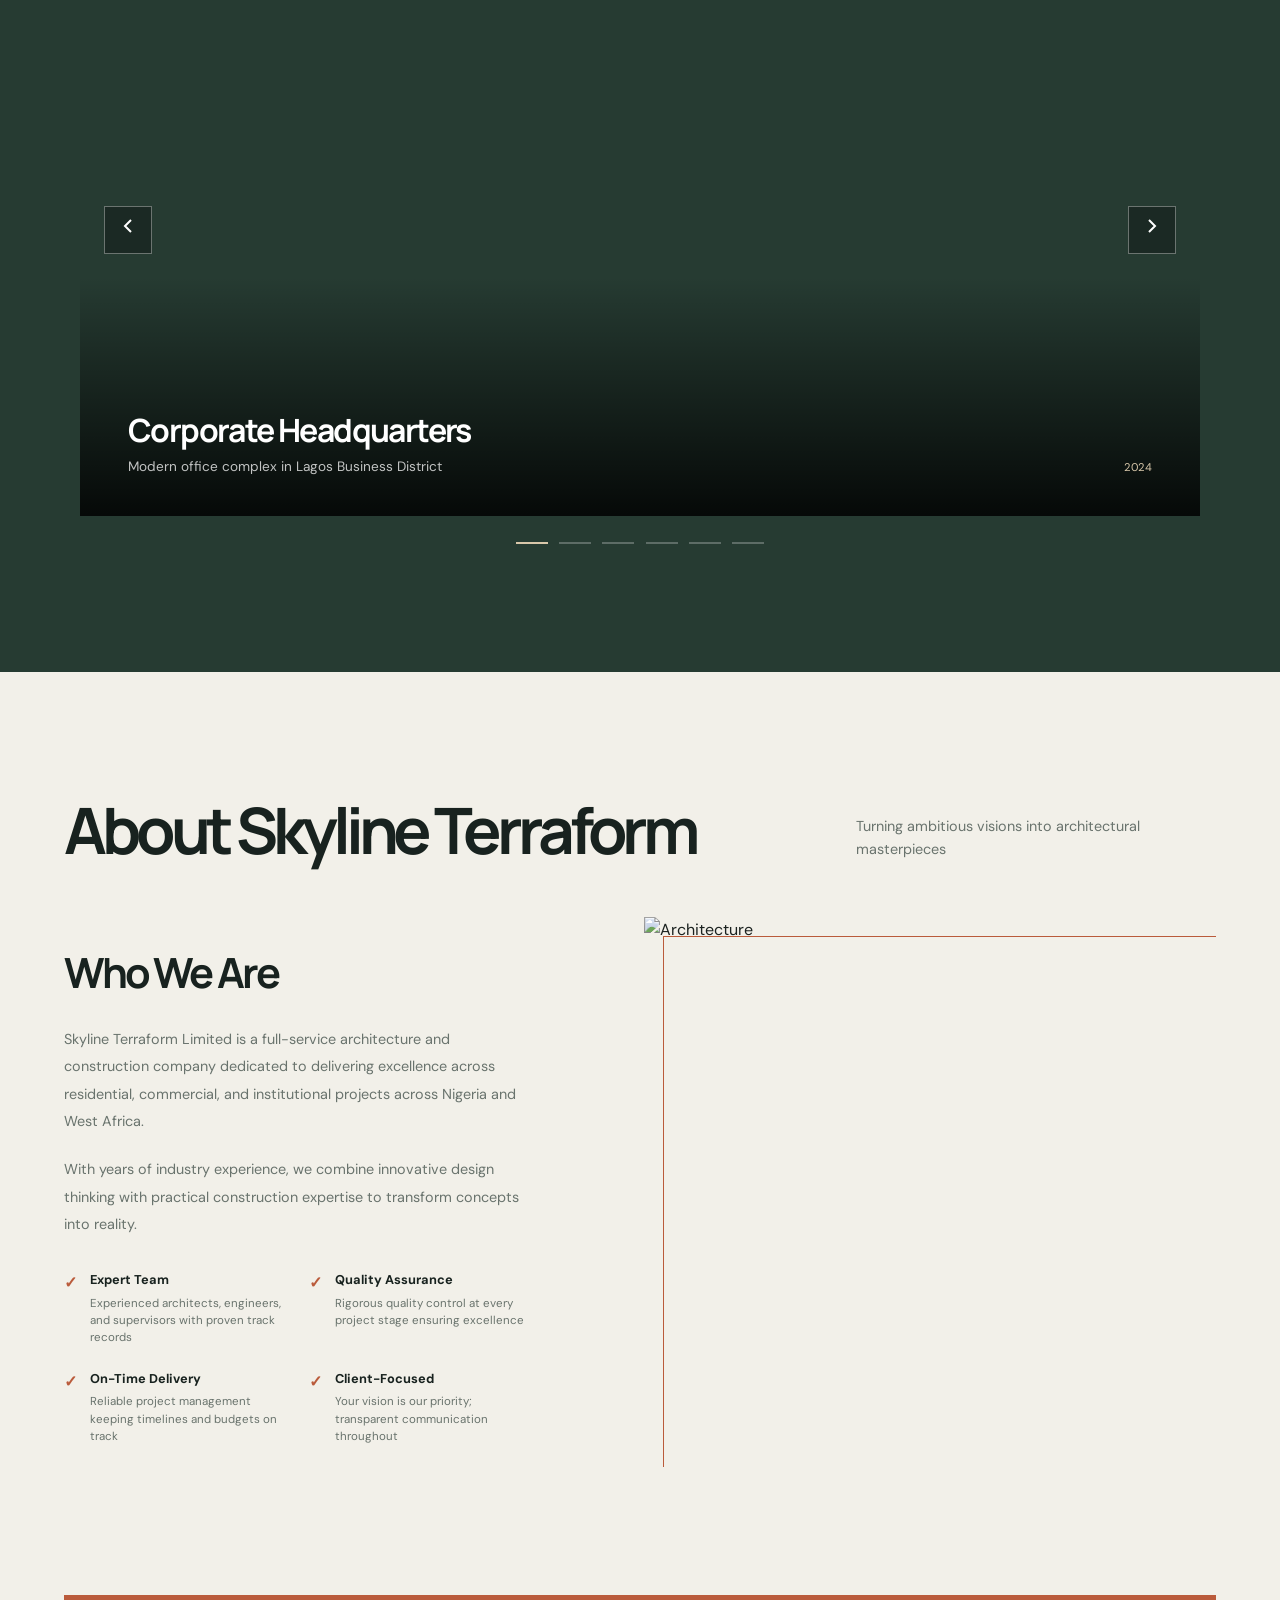
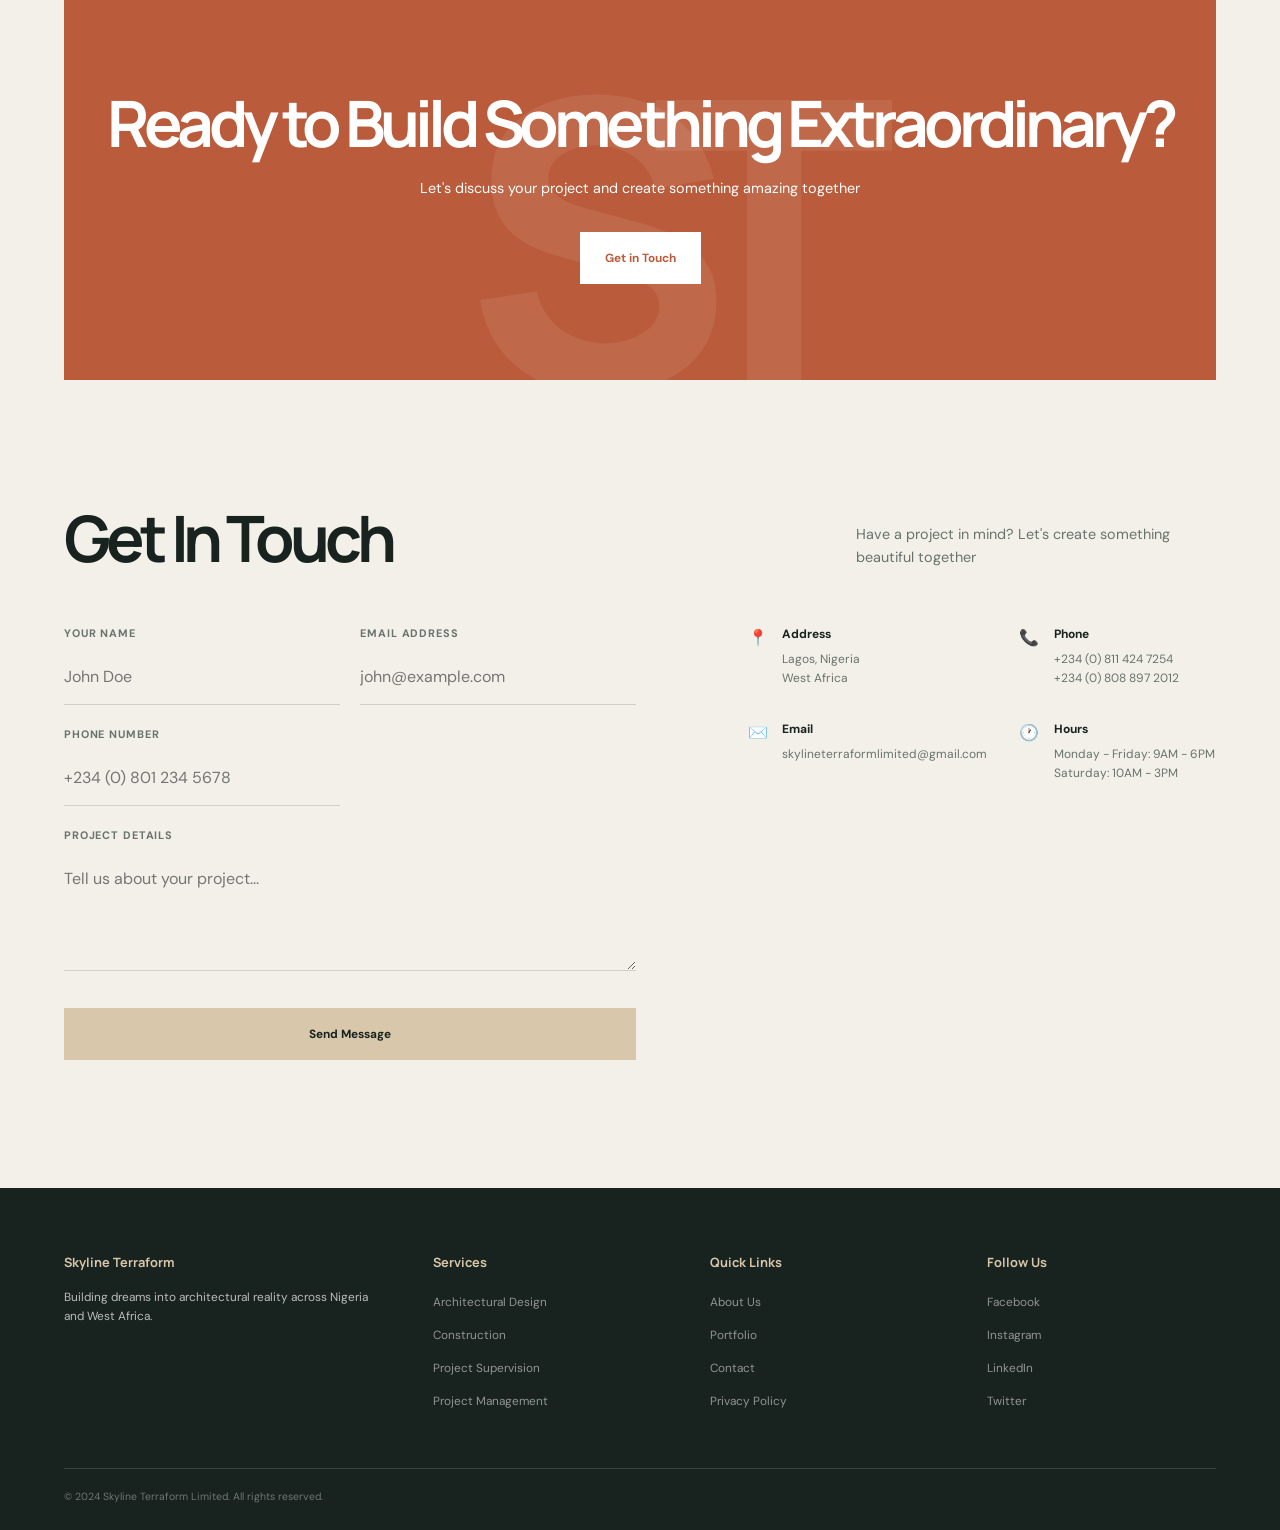
==== commit 8fa4d194: "Harden mobile viewport compatibility" ====
--- a/index.html
+++ b/index.html
@@ -14,7 +14,7 @@
       rel="stylesheet"
     />
     <title>Skyline Terraform | Built with intent</title>
-    <link rel="stylesheet" href="skyline.css" />
+    <link rel="stylesheet" href="skyline.css?v=2" />
   </head>
   <body>
     <!-- HEADER -->
--- a/skyline.css
+++ b/skyline.css
@@ -20,6 +20,7 @@
 
 html {
   scroll-behavior: smooth;
+  overflow-x: hidden;
 }
 body {
   background: var(--paper);
@@ -27,6 +28,10 @@
   font-family: var(--sans);
   line-height: 1.6;
   overflow-x: hidden;
+}
+img {
+  display: block;
+  max-width: 100%;
 }
 body::before {
   content: "";
@@ -787,7 +792,7 @@
   font-size: 0.75rem;
   margin-top: 0.35rem;
 }
-+ footer {
+footer {
   padding: 4rem 5% 1.5rem;
   color: white;
   background: var(--ink);
@@ -829,7 +834,7 @@
   color: rgba(255, 255, 255, 0.38);
   font-size: 0.65rem;
 }
-+ .fade-in {
+.fade-in {
   opacity: 0;
   transform: translateY(24px);
   transition:
@@ -840,9 +845,14 @@
   opacity: 1;
   transform: none;
 }
-+ @media (max-width: 800px) {
+@media (max-width: 800px) {
+  header .cta-btn {
+    display: none !important;
+  }
   nav {
     min-height: 72px;
+    width: calc(100% - 2rem);
+    max-width: 100%;
   }
   .nav-toggle {
     display: block;
@@ -947,7 +957,7 @@
     gap: 2rem;
   }
 }
-+ @media (max-width: 520px) {
+@media (max-width: 520px) {
   .hero-buttons {
     flex-direction: column;
     align-items: stretch;
@@ -1003,7 +1013,7 @@
     grid-template-columns: 1fr;
   }
 }
-+ @media (prefers-reduced-motion: reduce) {
+@media (prefers-reduced-motion: reduce) {
   *,
   *::before,
   *::after {
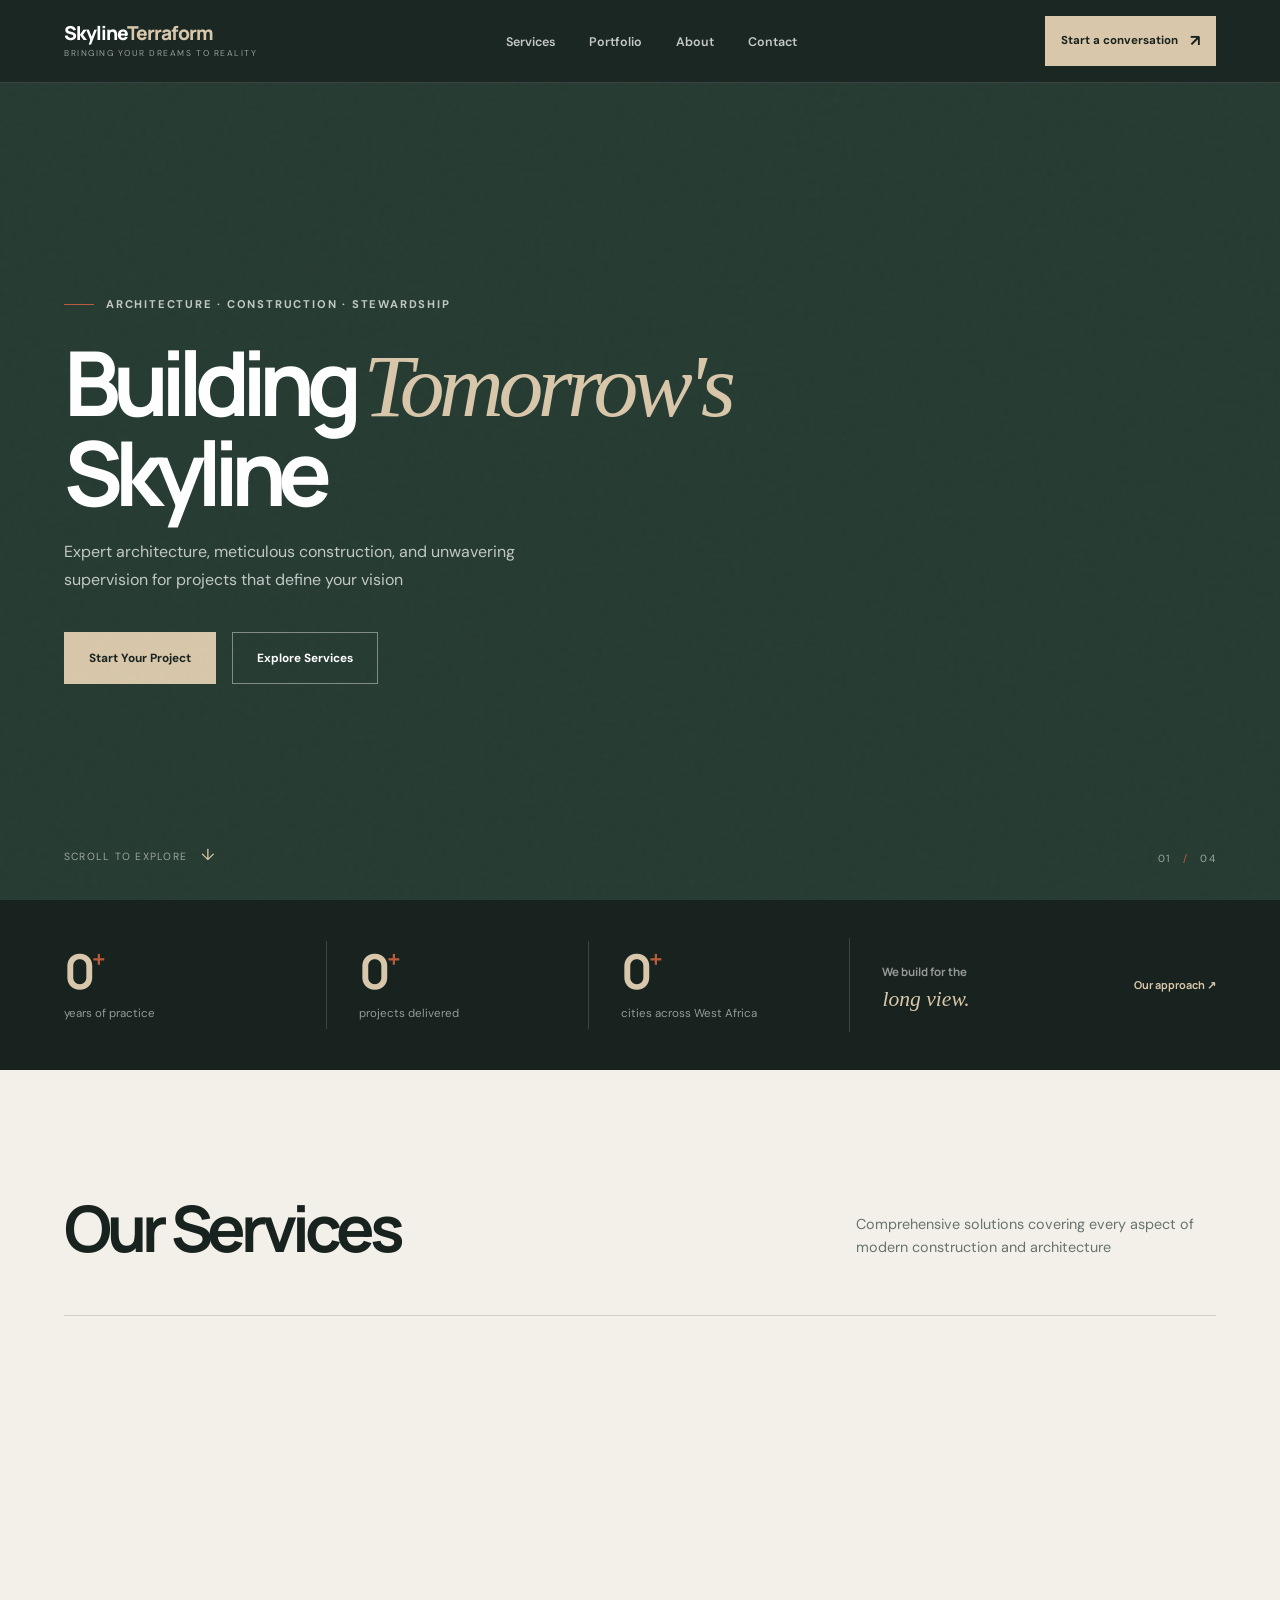
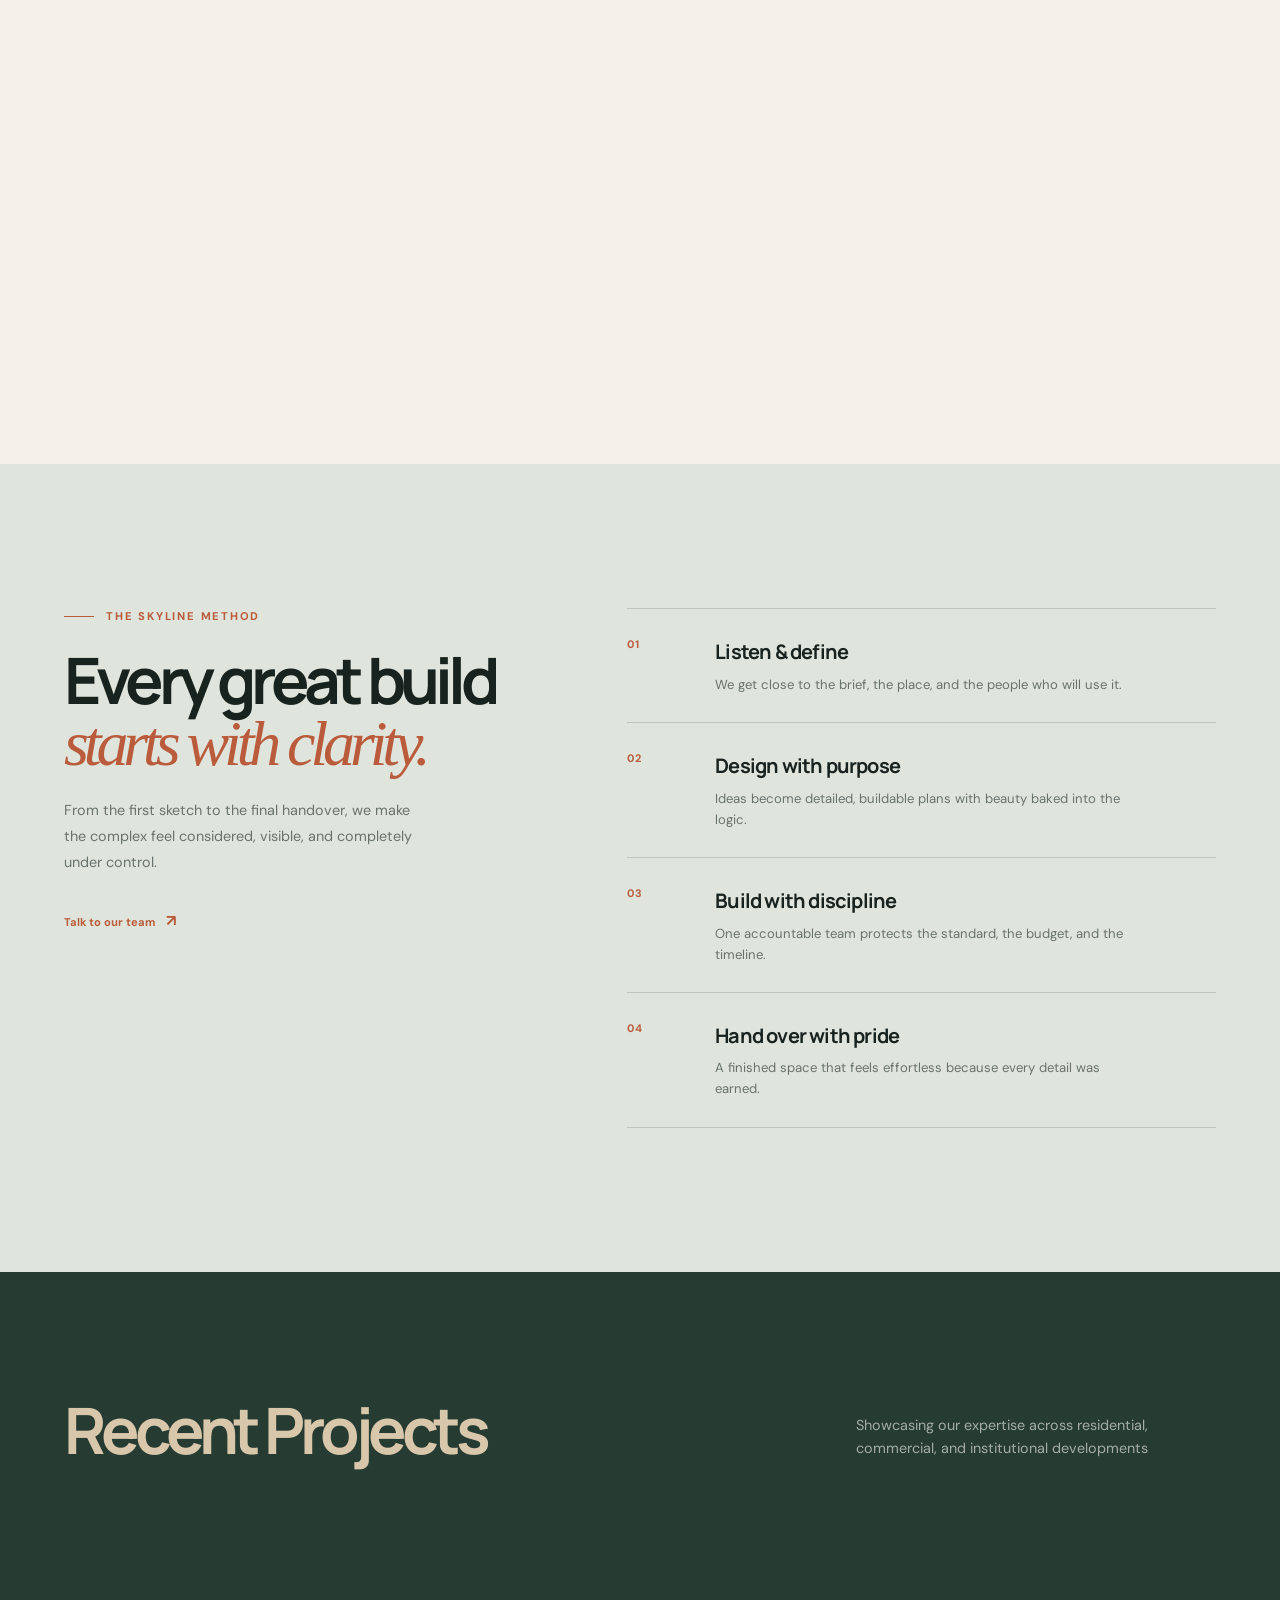
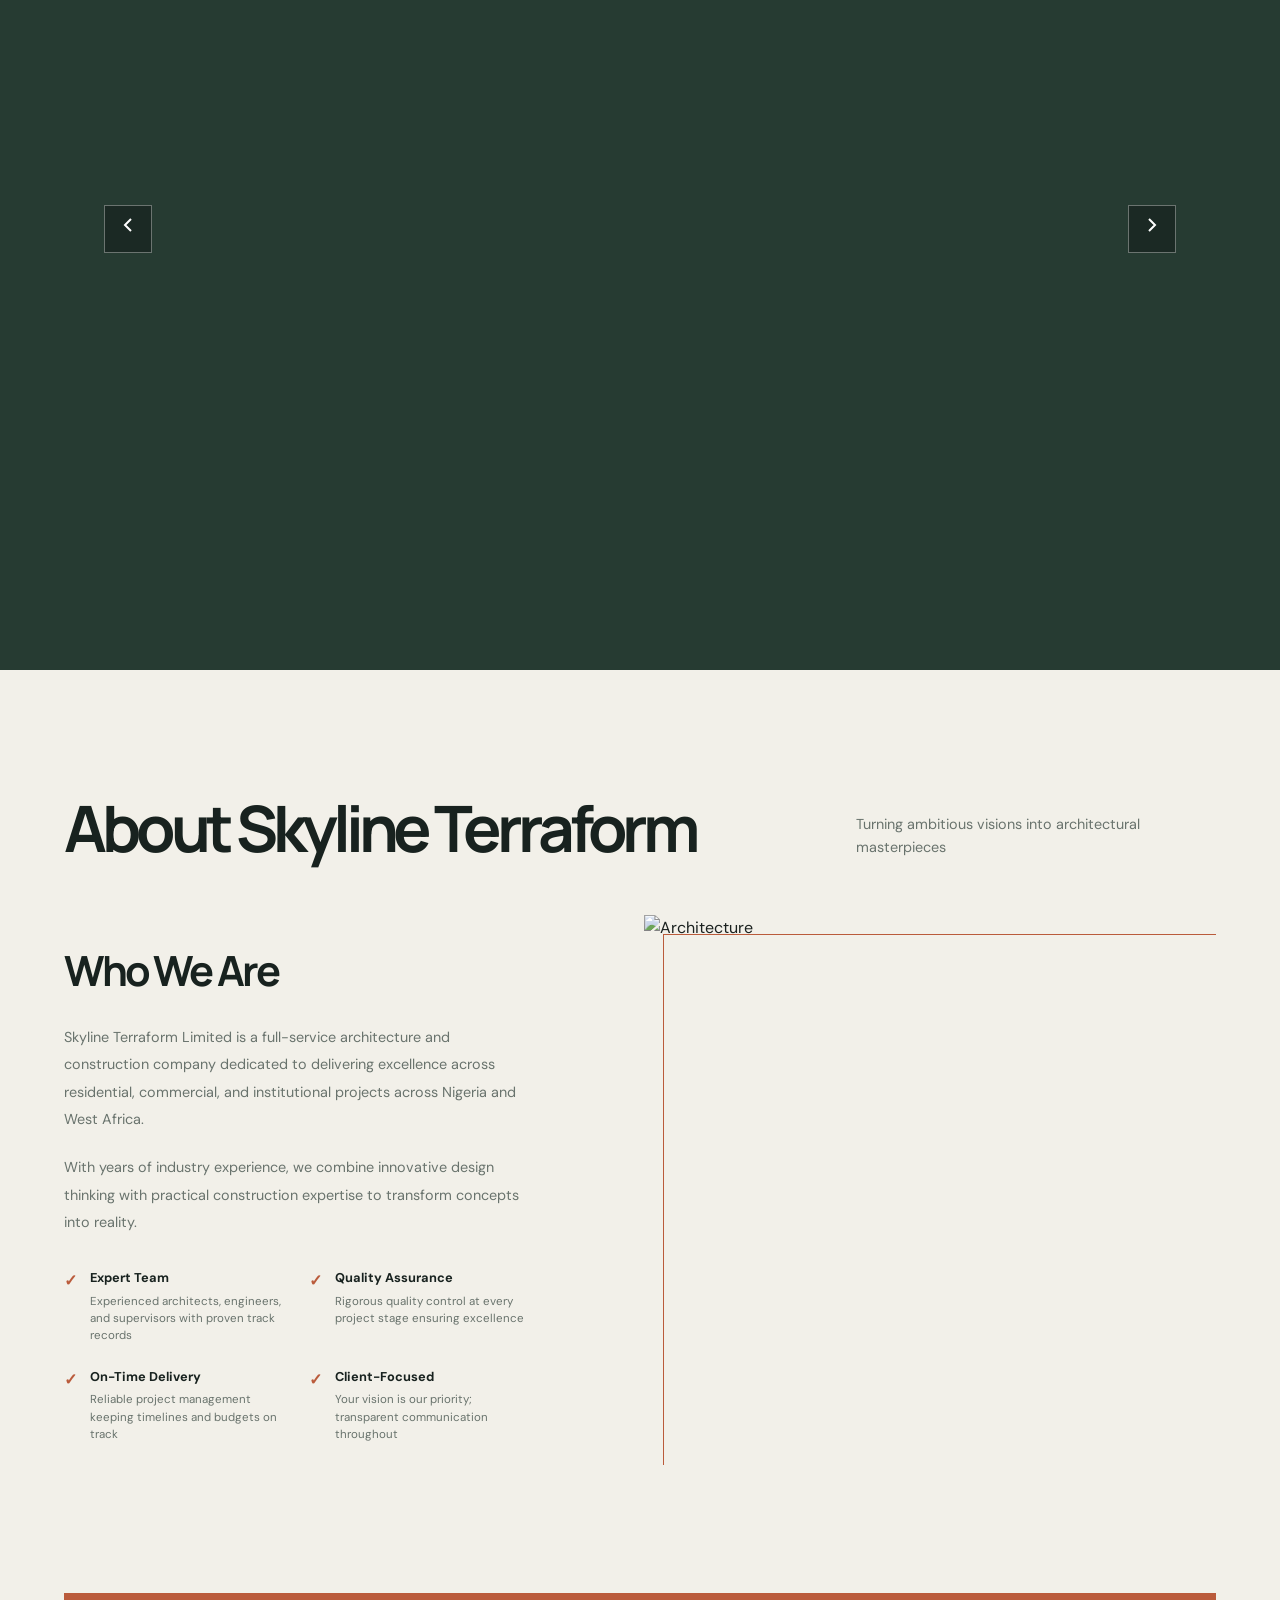
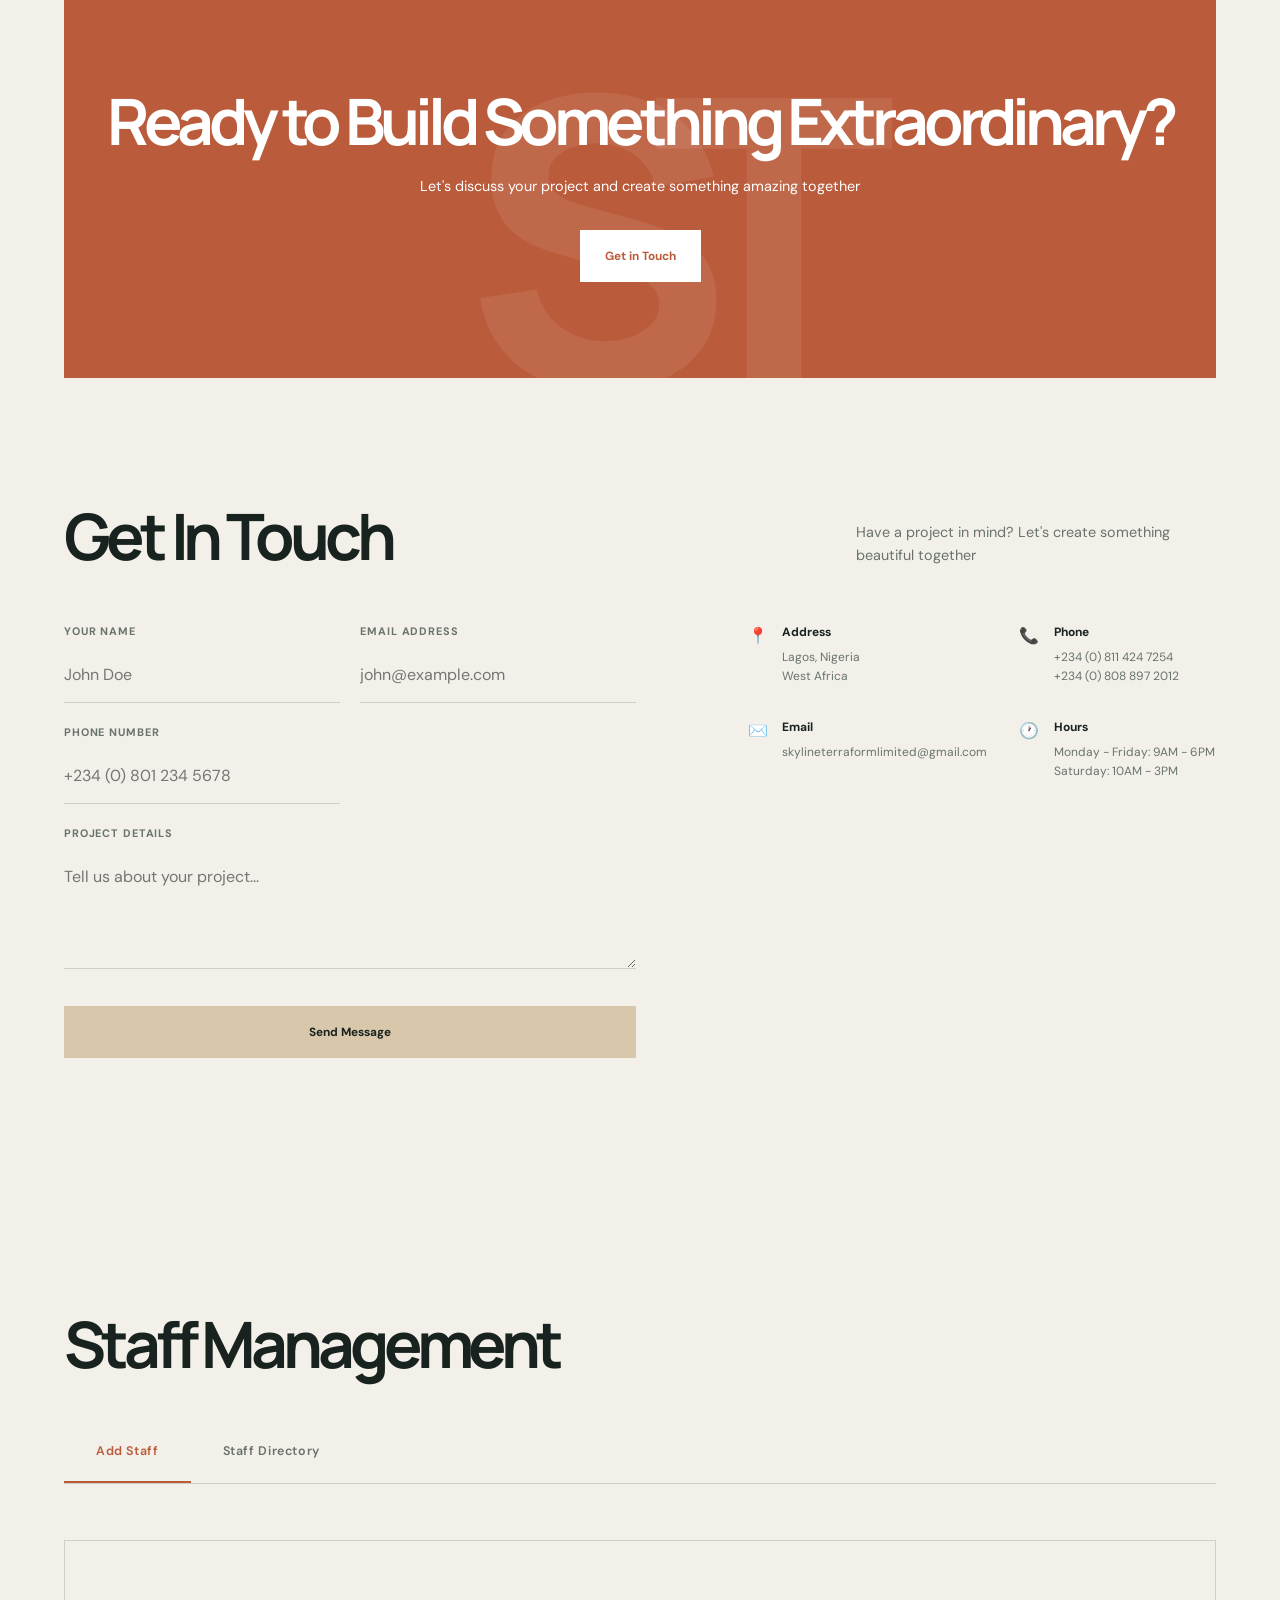
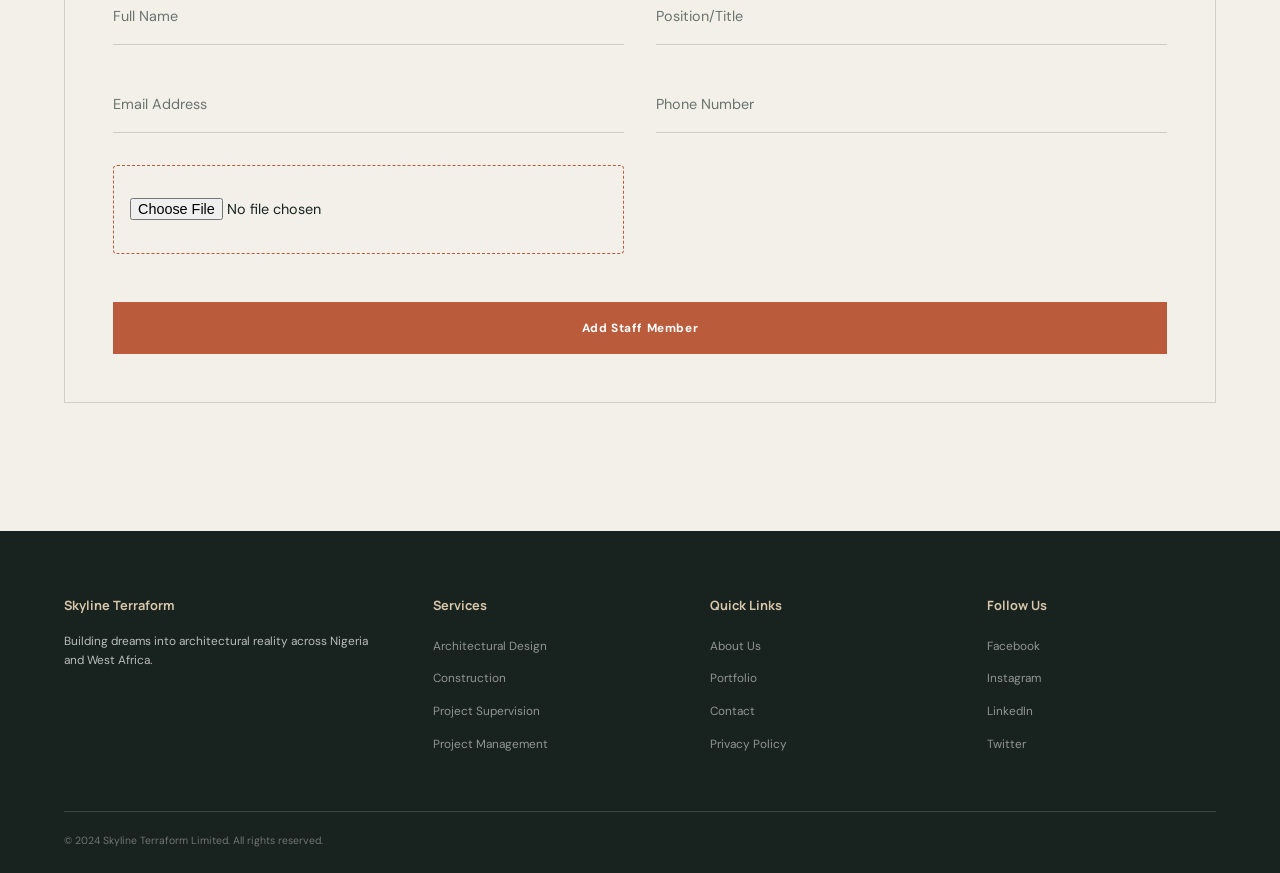
==== commit 62f34095: "emm, commit ig" ====
--- a/index.html
+++ b/index.html
@@ -15,6 +15,7 @@
     />
     <title>Skyline Terraform | Built with intent</title>
     <link rel="stylesheet" href="skyline.css?v=2" />
+    <script src="https://cdn.jsdelivr.net/npm/@supabase/supabase-js@2"></script>
   </head>
   <body>
     <!-- HEADER -->
@@ -517,6 +518,59 @@
       </div>
     </section>
 
+    <!-- ADMIN PANEL -->
+    <section class="admin-panel" id="admin">
+      <div class="admin-container">
+        <h2>Staff Management</h2>
+
+        <div class="admin-tabs">
+          <button class="tab-btn active" onclick="switchTab('add')">
+            Add Staff
+          </button>
+          <button class="tab-btn" onclick="switchTab('list')">
+            Staff Directory
+          </button>
+        </div>
+
+        <div id="add-tab" class="tab-content active">
+          <div class="add-staff-form">
+            <input
+              type="text"
+              id="staffName"
+              placeholder="Full Name"
+              required
+            />
+            <input
+              type="text"
+              id="staffPosition"
+              placeholder="Position/Title"
+              required
+            />
+            <input
+              type="email"
+              id="staffEmail"
+              placeholder="Email Address"
+              required
+            />
+            <input
+              type="tel"
+              id="staffPhone"
+              placeholder="Phone Number"
+              required
+            />
+            <input type="file" id="staffPhoto" accept="image/*" required />
+            <button class="btn-primary" onclick="addStaff()">
+              Add Staff Member
+            </button>
+          </div>
+        </div>
+
+        <div id="list-tab" class="tab-content">
+          <div class="staff-list" id="staffList"></div>
+        </div>
+      </div>
+    </section>
+
     <!-- FOOTER -->
     <footer>
       <footer-content>
--- a/skyline.css
+++ b/skyline.css
@@ -620,6 +620,333 @@
   margin-top: 0.35rem;
 }
 
+/* ADMIN PANEL */
+.admin-panel {
+  width: min(1320px, 90%);
+  margin: auto;
+  padding: 8rem 0;
+  color: var(--ink);
+}
+
+.admin-panel h2 {
+  font-family: var(--display);
+  font-size: clamp(2.6rem, 5vw, 5rem);
+  letter-spacing: -0.08em;
+  line-height: 0.95;
+  margin-bottom: 3rem;
+}
+
+.admin-tabs {
+  display: flex;
+  gap: 0;
+  margin-bottom: 3.5rem;
+  border-bottom: 1px solid var(--line);
+}
+
+.tab-btn {
+  padding: 1.2rem 2rem;
+  background: transparent;
+  border: none;
+  color: var(--muted);
+  font-size: 0.78rem;
+  font-weight: 600;
+  cursor: pointer;
+  transition: all 0.25s ease;
+  border-bottom: 2px solid transparent;
+  letter-spacing: 0.05em;
+}
+
+.tab-btn:hover {
+  color: var(--ink);
+}
+
+.tab-btn.active {
+  color: var(--clay);
+  border-bottom-color: var(--clay);
+}
+
+.tab-content {
+  display: none;
+  animation: fadeIn 0.3s ease;
+}
+
+.tab-content.active {
+  display: block;
+}
+
+@keyframes fadeIn {
+  from {
+    opacity: 0;
+    transform: translateY(12px);
+  }
+  to {
+    opacity: 1;
+    transform: translateY(0);
+  }
+}
+
+/* ADD STAFF FORM */
+.add-staff-form {
+  display: grid;
+  grid-template-columns: repeat(2, 1fr);
+  gap: 2rem;
+  background: var(--paper);
+  padding: 3rem;
+  border: 1px solid var(--line);
+}
+
+.add-staff-form input,
+.add-staff-form button {
+  padding: 1rem 0;
+  border: 0;
+  border-bottom: 1px solid var(--line);
+  background: transparent;
+  font-family: var(--sans);
+  font-size: 0.9rem;
+  color: var(--ink);
+  transition: border-color 0.25s ease;
+}
+
+.add-staff-form input::placeholder {
+  color: var(--muted);
+}
+
+.add-staff-form input:focus,
+.add-staff-form input:not(:placeholder-shown) {
+  border-bottom-color: var(--clay);
+  outline: none;
+}
+
+.add-staff-form input[type="file"] {
+  padding: 1rem 0;
+  border: 1px dashed var(--clay);
+  border-radius: 4px;
+  padding: 2rem 1rem;
+  text-align: center;
+  cursor: pointer;
+}
+
+.add-staff-form button {
+  grid-column: 1 / -1;
+  padding: 1rem 1.5rem;
+  border: 0;
+  background: var(--clay);
+  color: white;
+  font-weight: 700;
+  font-size: 0.74rem;
+  letter-spacing: 0.05em;
+  cursor: pointer;
+  transition: all 0.25s ease;
+  margin-top: 1rem;
+}
+
+.add-staff-form button:hover {
+  background: #a94a2f;
+  transform: translateY(-2px);
+}
+
+/* STAFF LIST */
+.staff-list {
+  display: grid;
+  grid-template-columns: repeat(auto-fill, minmax(320px, 1fr));
+  gap: 2.5rem;
+}
+
+.staff-item {
+  background: var(--paper);
+  border: 1px solid var(--line);
+  overflow: hidden;
+  transition: all 0.3s ease;
+}
+
+.staff-item:hover {
+  border-color: var(--clay);
+  transform: translateY(-4px);
+  box-shadow: 0 12px 32px rgba(24, 34, 31, 0.1);
+}
+
+.staff-photo {
+  width: 100%;
+  height: 240px;
+  object-fit: cover;
+  display: block;
+}
+
+.staff-details {
+  padding: 2rem;
+}
+
+.staff-details h3 {
+  font-family: var(--display);
+  font-size: 1.3rem;
+  letter-spacing: -0.05em;
+  margin-bottom: 0.4rem;
+  color: var(--ink);
+}
+
+.staff-details p {
+  color: var(--muted);
+  font-size: 0.8rem;
+  line-height: 1.6;
+  margin-bottom: 0.5rem;
+}
+
+.staff-actions {
+  display: grid;
+  grid-template-columns: 1fr 1fr;
+  gap: 0.8rem;
+  margin-top: 1.5rem;
+  padding-top: 1.5rem;
+  border-top: 1px solid var(--line);
+}
+
+.btn-print,
+.btn-delete {
+  padding: 0.7rem;
+  border: 0;
+  border-radius: 0;
+  cursor: pointer;
+  font-size: 0.68rem;
+  font-weight: 700;
+  letter-spacing: 0.08em;
+  text-transform: uppercase;
+  transition: all 0.25s ease;
+}
+
+.btn-print {
+  background: var(--clay);
+  color: white;
+}
+
+.btn-print:hover {
+  background: #a94a2f;
+  transform: translateY(-2px);
+}
+
+.btn-delete {
+  background: var(--sand);
+  color: var(--ink);
+}
+
+.btn-delete:hover {
+  background: #c9b599;
+  transform: translateY(-2px);
+}
+
+/* ID CARD STYLES */
+.id-card-preview {
+  width: 3.5in;
+  height: 2.25in;
+  border: 2px solid var(--clay);
+  border-radius: 4px;
+  padding: 12px;
+  background: white;
+  font-family: var(--sans);
+  display: flex;
+  flex-direction: column;
+  justify-content: space-between;
+  box-shadow: 0 8px 24px rgba(24, 34, 31, 0.2);
+}
+
+.card-logo {
+  text-align: center;
+  font-weight: 700;
+  font-size: 10px;
+  letter-spacing: 0.12em;
+  color: var(--clay);
+  text-transform: uppercase;
+}
+
+.card-photo-container {
+  text-align: center;
+}
+
+.card-photo-container img {
+  width: 0.9in;
+  height: 0.9in;
+  border-radius: 3px;
+  object-fit: cover;
+  border: 1px solid var(--line);
+}
+
+.card-info {
+  text-align: center;
+  font-size: 9px;
+  line-height: 1.3;
+}
+
+.card-info h4 {
+  margin: 4px 0 2px;
+  color: var(--clay);
+  font-weight: 700;
+  letter-spacing: -0.02em;
+  font-family: var(--display);
+}
+
+.card-info p {
+  margin: 2px 0;
+  color: var(--ink);
+  font-size: 8px;
+}
+
+/* RESPONSIVE */
+@media (max-width: 800px) {
+  .admin-panel {
+    padding: 6rem 0;
+  }
+
+  .add-staff-form {
+    grid-template-columns: 1fr;
+    padding: 2rem;
+    gap: 1.5rem;
+  }
+
+  .add-staff-form button {
+    grid-column: auto;
+  }
+
+  .staff-list {
+    grid-template-columns: repeat(auto-fill, minmax(280px, 1fr));
+    gap: 2rem;
+  }
+
+  .staff-actions {
+    grid-template-columns: 1fr 1fr;
+  }
+}
+
+@media (max-width: 520px) {
+  .admin-panel h2 {
+    font-size: clamp(1.8rem, 8vw, 2.6rem);
+  }
+
+  .admin-tabs {
+    flex-direction: column;
+  }
+
+  .tab-btn {
+    padding: 1rem;
+    border-bottom: 1px solid var(--line);
+  }
+
+  .tab-btn.active {
+    border-bottom: 2px solid var(--clay);
+  }
+
+  .add-staff-form {
+    padding: 1.5rem;
+  }
+
+  .staff-list {
+    grid-template-columns: 1fr;
+  }
+
+  .staff-actions {
+    grid-template-columns: 1fr 1fr;
+    gap: 0.6rem;
+  }
+}
+
 .about-content {
   display: grid;
   grid-template-columns: 0.9fr 1.1fr;
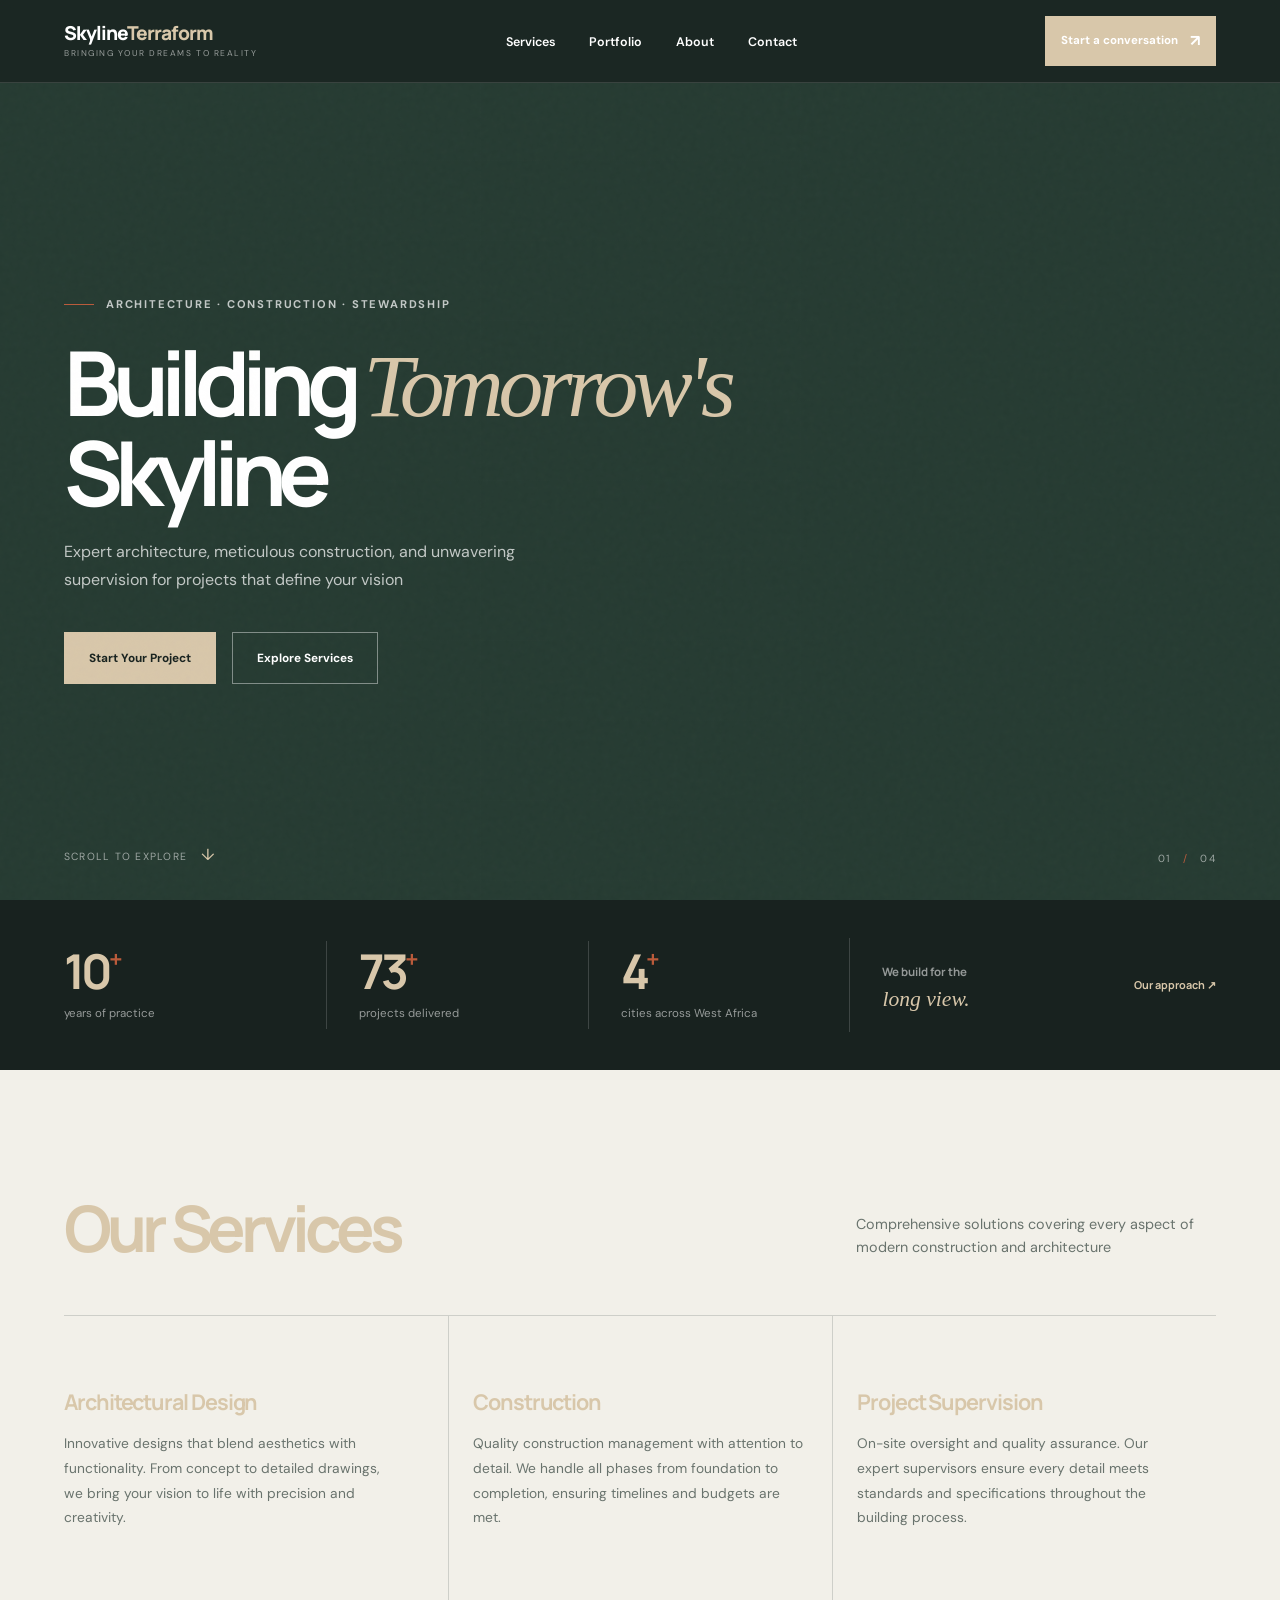
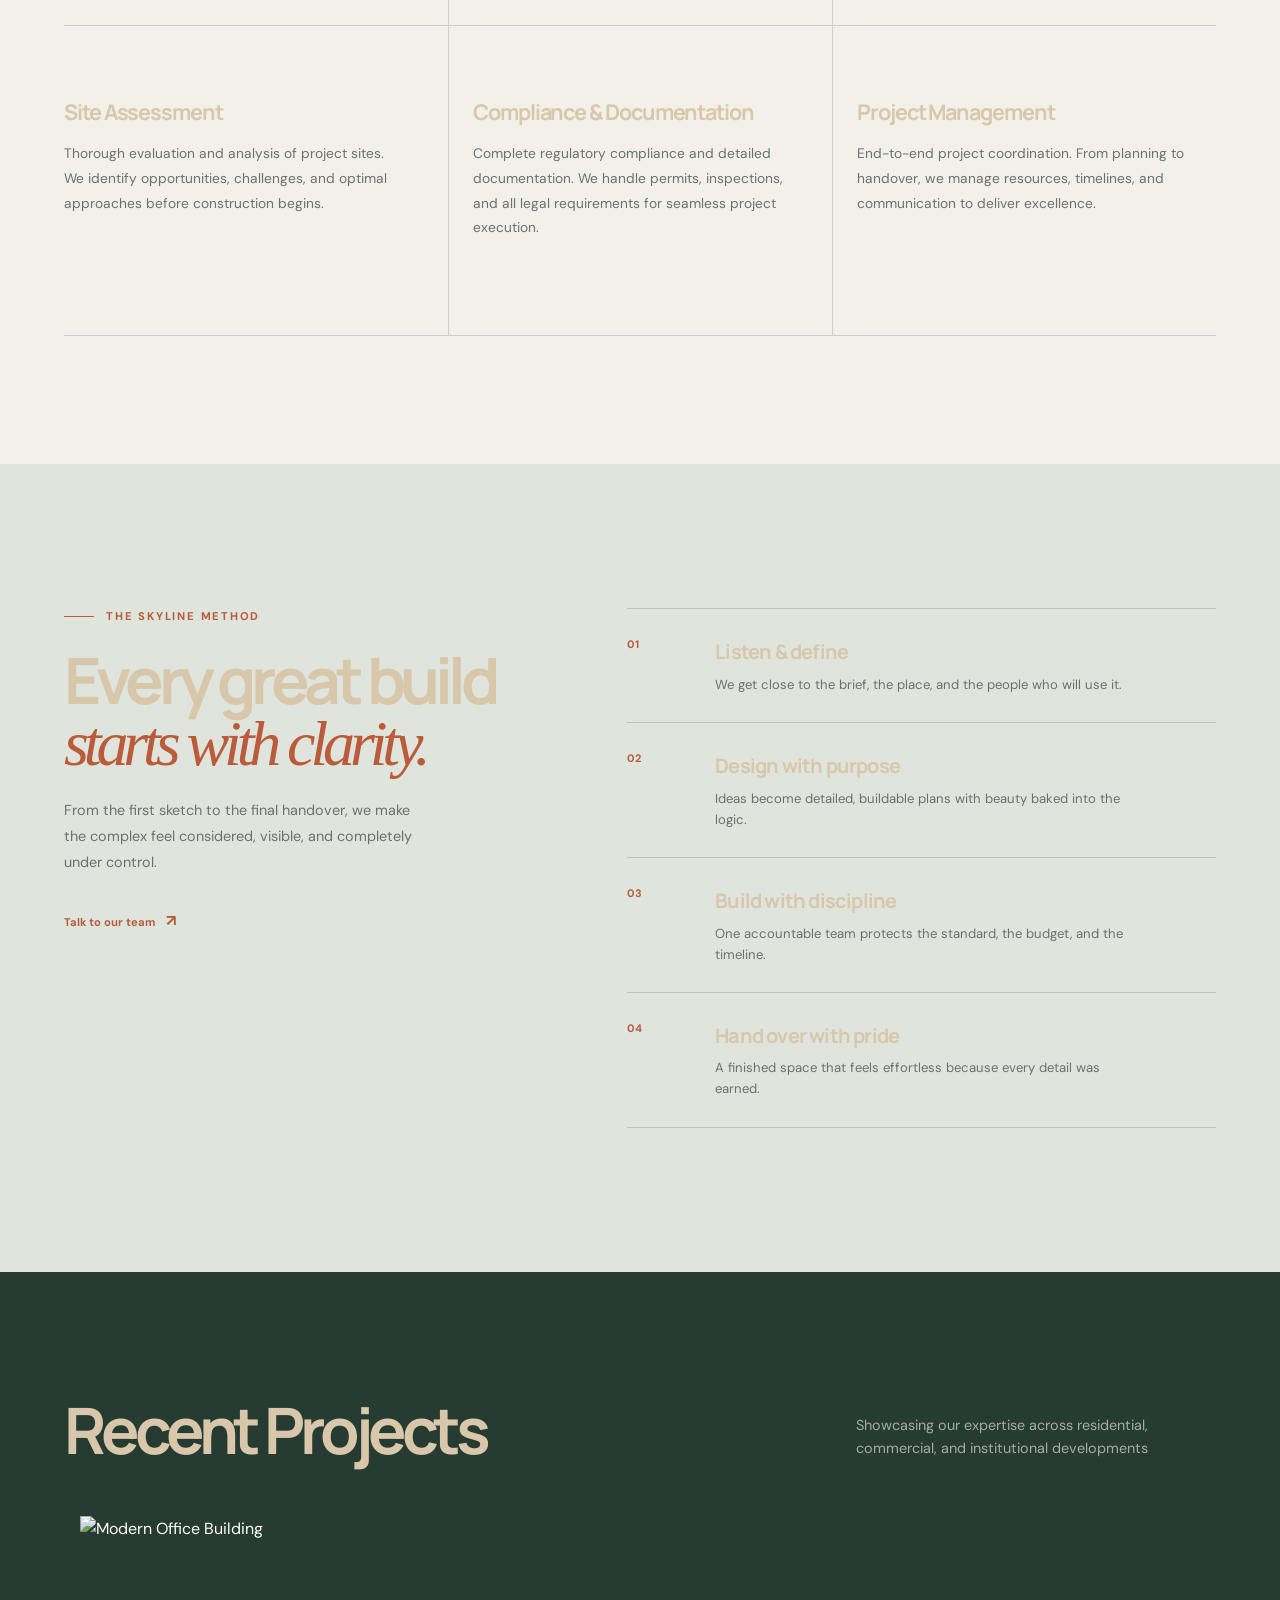
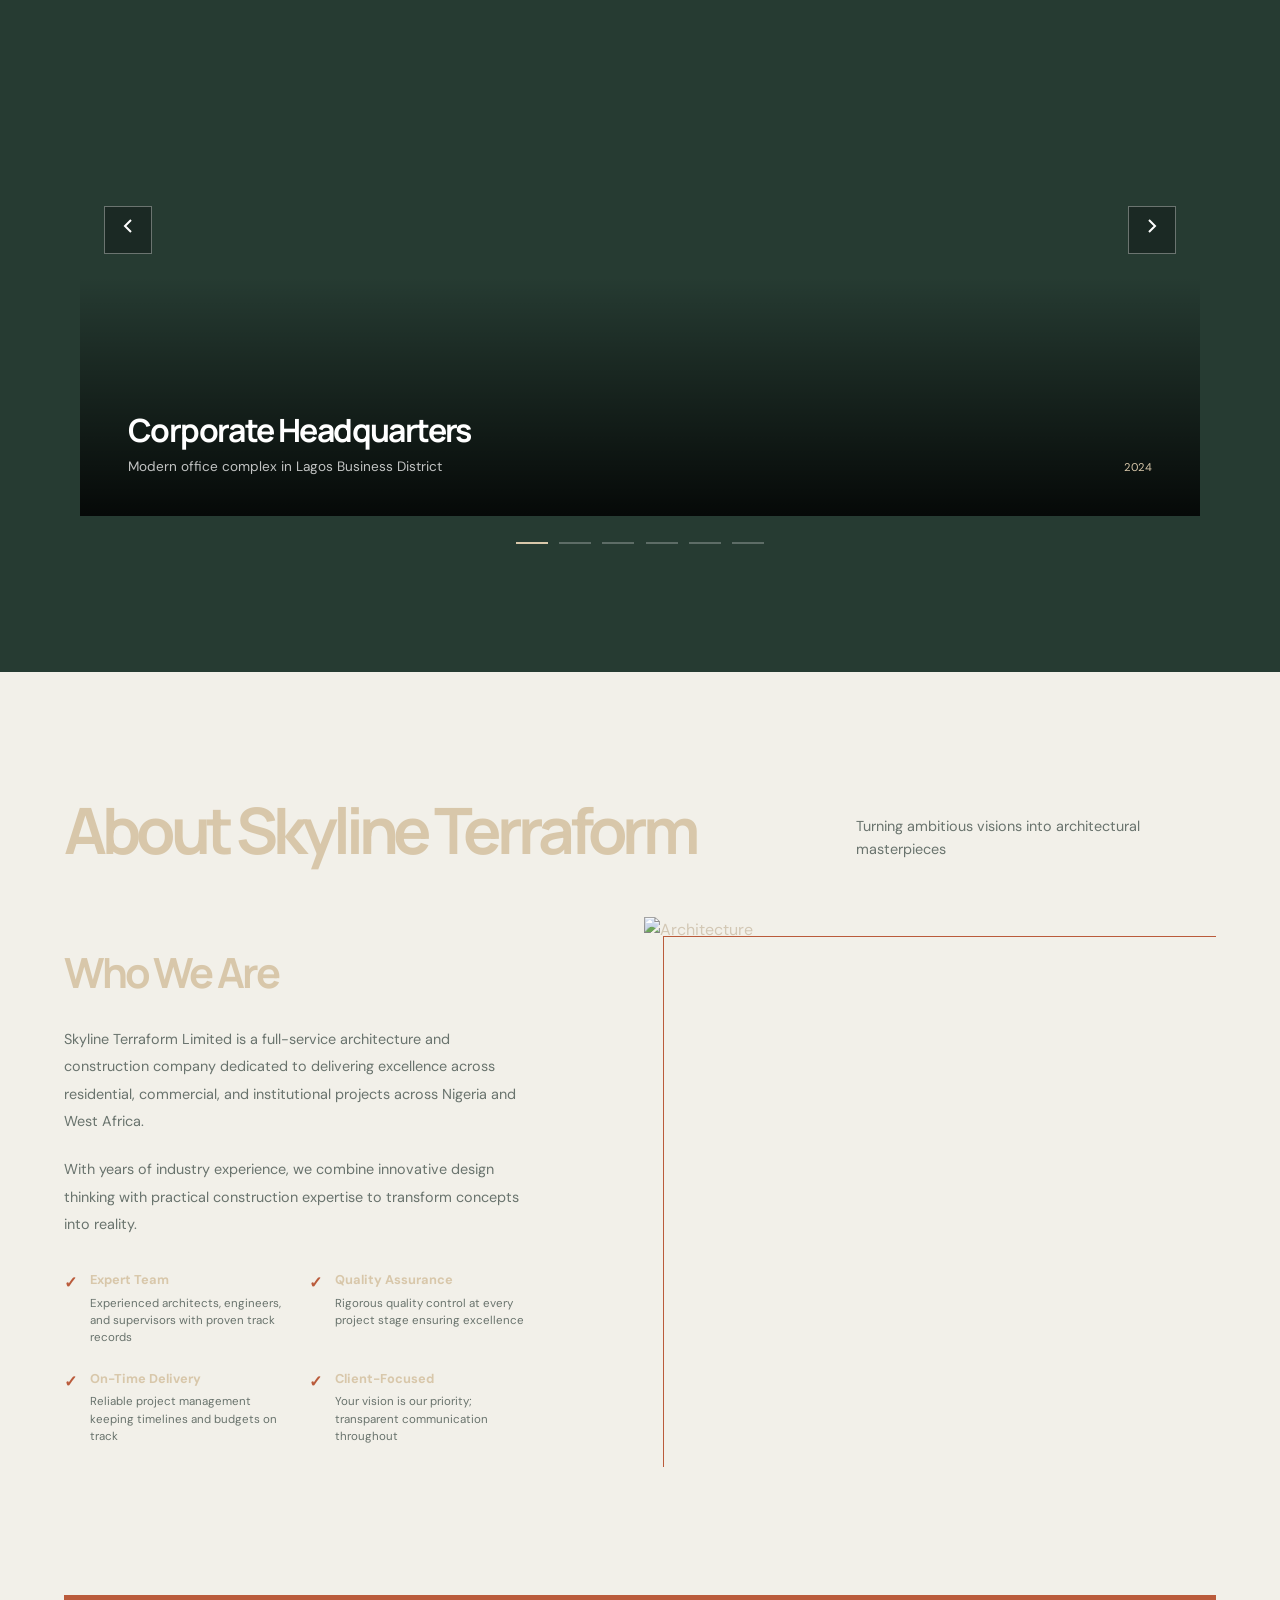
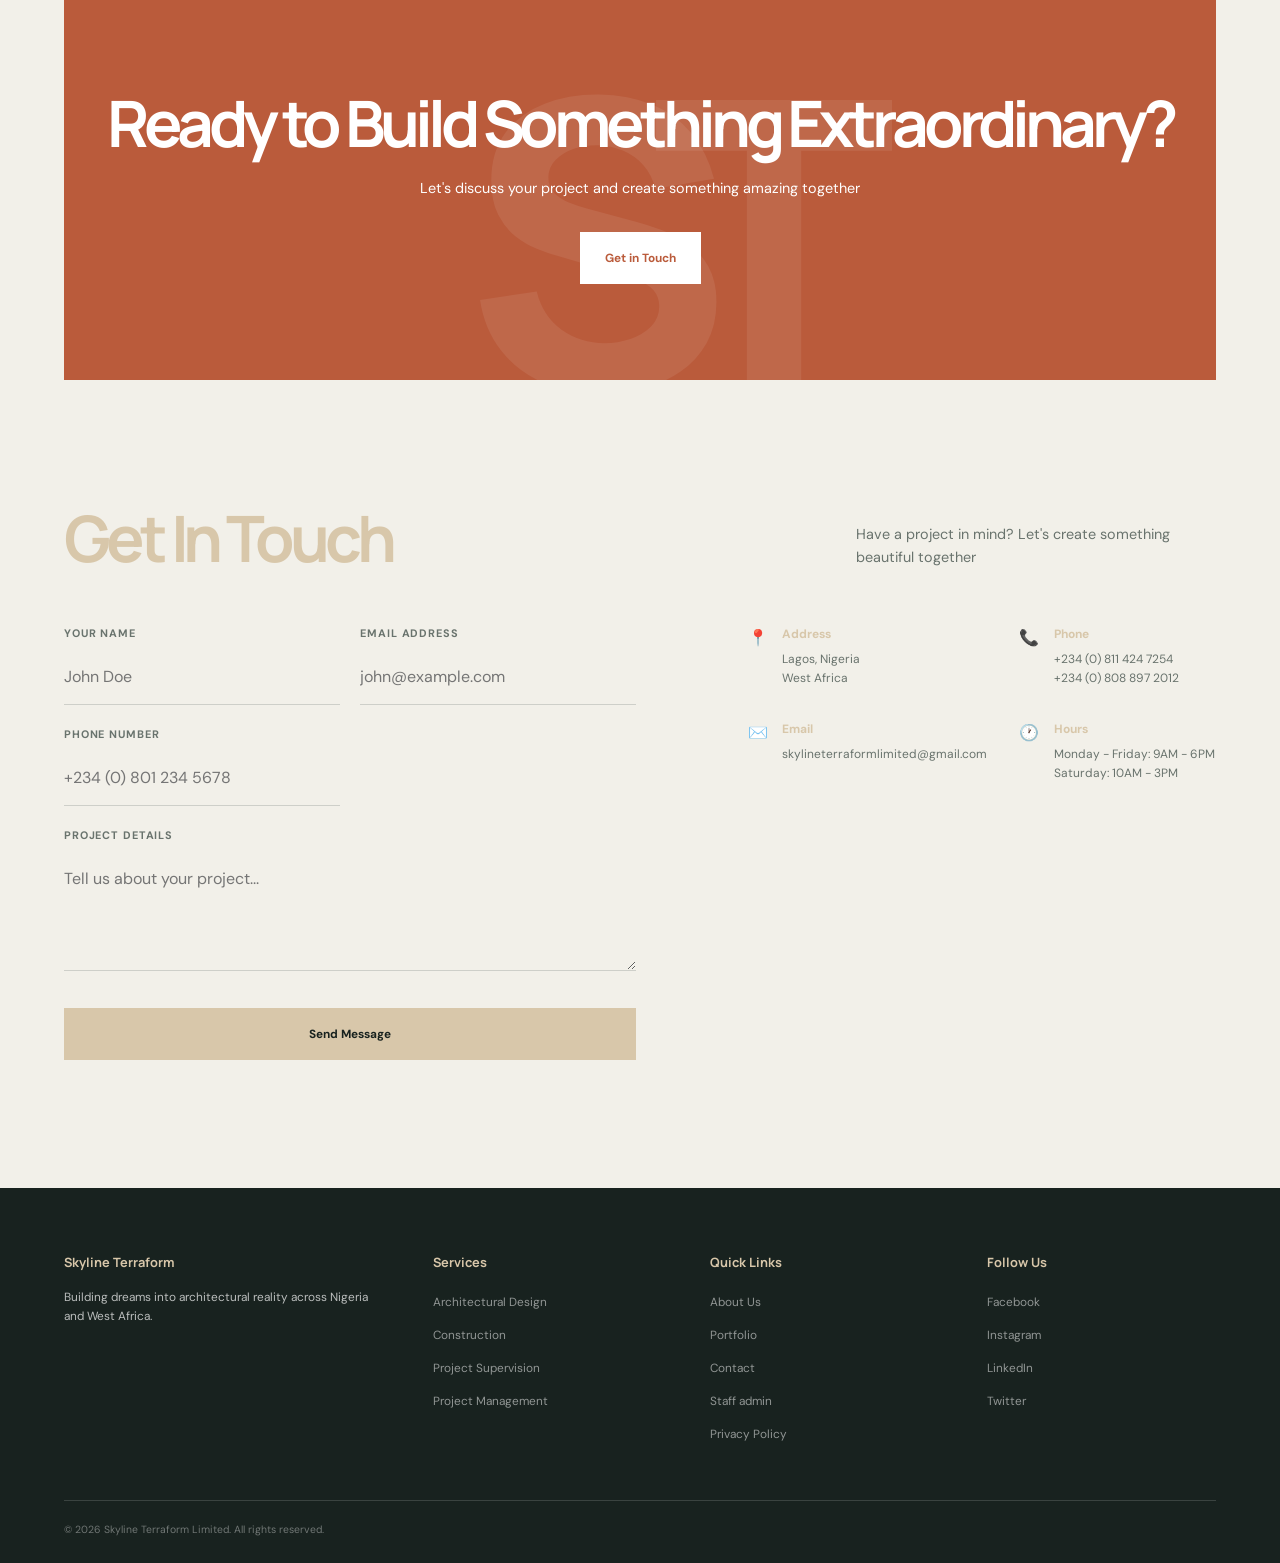
==== commit 9c38def3: "finalize with id card" ====
--- a/index.html
+++ b/index.html
@@ -14,8 +14,7 @@
       rel="stylesheet"
     />
     <title>Skyline Terraform | Built with intent</title>
-    <link rel="stylesheet" href="skyline.css?v=2" />
-    <script src="https://cdn.jsdelivr.net/npm/@supabase/supabase-js@2"></script>
+    <link rel="stylesheet" href="skyline.css?v=3" />
   </head>
   <body>
     <!-- HEADER -->
@@ -431,6 +430,137 @@
       </button>
     </section>
 
+    <!-- ADMIN SIGN-IN -->
+    <section
+      class="admin-login"
+      id="adminLogin"
+      role="dialog"
+      aria-modal="true"
+      aria-labelledby="adminLoginTitle"
+      hidden
+    >
+      <form id="adminLoginForm" class="admin-login-form">
+        <button
+          class="admin-login-close"
+          type="button"
+          data-admin-close
+          aria-label="Close sign in"
+        >
+          &times;
+        </button>
+        <div class="eyebrow dark"><span></span> Restricted access</div>
+        <h2 id="adminLoginTitle">Staff admin</h2>
+        <p>Sign in with your authorized Skyline administrator account.</p>
+        <label class="admin-field">
+          <span>Username</span>
+          <input
+            id="adminUsername"
+            type="text"
+            autocomplete="username"
+            placeholder="kunz"
+            required
+          />
+        </label>
+        <label class="admin-field">
+          <span>Password</span>
+          <input
+            id="adminPassword"
+            type="password"
+            autocomplete="current-password"
+            required
+          />
+        </label>
+        <p class="admin-login-message" id="adminLoginMessage" role="status"></p>
+        <button class="btn-primary" type="submit">
+          Sign in <span>↗</span>
+        </button>
+      </form>
+    </section>
+
+    <!-- STAFF ADMIN -->
+    <section class="admin-panel" id="admin" hidden>
+      <div class="section-header">
+        <div>
+          <div class="eyebrow dark"><span></span> Staff directory</div>
+          <h2>Staff Admin</h2>
+        </div>
+        <p>
+          Add and manage staff records, then create printable company ID cards.
+        </p>
+        <button class="admin-signout" id="adminSignOut" type="button">
+          Sign out
+        </button>
+      </div>
+
+      <div class="admin-layout">
+        <div class="admin-entry">
+          <h3>Add staff member</h3>
+          <form class="add-staff-form" id="staffForm">
+            <label class="admin-field">
+              <span>Full name</span>
+              <input
+                id="staffName"
+                name="name"
+                type="text"
+                placeholder="e.g. Ada Okafor"
+                required
+              />
+            </label>
+            <label class="admin-field">
+              <span>Position</span>
+              <input
+                id="staffPosition"
+                name="position"
+                type="text"
+                placeholder="e.g. Project Architect"
+                required
+              />
+            </label>
+            <label class="admin-field">
+              <span>Email address</span>
+              <input
+                id="staffEmail"
+                name="email"
+                type="email"
+                placeholder="name@skyline.ng"
+              />
+            </label>
+            <label class="admin-field">
+              <span>Phone number</span>
+              <input
+                id="staffPhone"
+                name="phone"
+                type="tel"
+                placeholder="+234 800 000 0000"
+              />
+            </label>
+            <label class="admin-field">
+              <span>Staff ID</span>
+              <input
+                id="staffNumber"
+                name="staffNumber"
+                type="text"
+                placeholder="ST-001"
+              />
+            </label>
+            <button class="btn-primary" type="submit">
+              Add staff record <span>+</span>
+            </button>
+          </form>
+        </div>
+
+        <div class="admin-directory">
+          <div class="directory-heading">
+            <h3>Staff directory</h3>
+            <span id="staffCount">0 staff</span>
+          </div>
+          <p class="admin-data-message" id="adminDataMessage" role="status"></p>
+          <div class="staff-list" id="staffList" aria-live="polite"></div>
+        </div>
+      </div>
+      <div id="printArea" aria-live="polite"></div>
+    </section>
+
     <!-- CONTACT -->
     <section class="contact" id="contact">
       <div class="section-header">
@@ -518,59 +648,6 @@
       </div>
     </section>
 
-    <!-- ADMIN PANEL -->
-    <section class="admin-panel" id="admin">
-      <div class="admin-container">
-        <h2>Staff Management</h2>
-
-        <div class="admin-tabs">
-          <button class="tab-btn active" onclick="switchTab('add')">
-            Add Staff
-          </button>
-          <button class="tab-btn" onclick="switchTab('list')">
-            Staff Directory
-          </button>
-        </div>
-
-        <div id="add-tab" class="tab-content active">
-          <div class="add-staff-form">
-            <input
-              type="text"
-              id="staffName"
-              placeholder="Full Name"
-              required
-            />
-            <input
-              type="text"
-              id="staffPosition"
-              placeholder="Position/Title"
-              required
-            />
-            <input
-              type="email"
-              id="staffEmail"
-              placeholder="Email Address"
-              required
-            />
-            <input
-              type="tel"
-              id="staffPhone"
-              placeholder="Phone Number"
-              required
-            />
-            <input type="file" id="staffPhoto" accept="image/*" required />
-            <button class="btn-primary" onclick="addStaff()">
-              Add Staff Member
-            </button>
-          </div>
-        </div>
-
-        <div id="list-tab" class="tab-content">
-          <div class="staff-list" id="staffList"></div>
-        </div>
-      </div>
-    </section>
-
     <!-- FOOTER -->
     <footer>
       <footer-content>
@@ -596,6 +673,7 @@
             <li><a href="#about">About Us</a></li>
             <li><a href="#portfolio">Portfolio</a></li>
             <li><a href="#contact">Contact</a></li>
+            <li><a href="#admin" data-admin-open>Staff admin</a></li>
             <li><a href="#">Privacy Policy</a></li>
           </ul>
         </div>
@@ -610,10 +688,12 @@
         </div>
       </footer-content>
       <div class="footer-bottom">
-        <p>&copy; 2024 Skyline Terraform Limited. All rights reserved.</p>
+        <p>&copy; 2026 Skyline Terraform Limited. All rights reserved.</p>
       </div>
     </footer>
 
+    <script src="https://cdn.jsdelivr.net/npm/@supabase/supabase-js@2/dist/umd/supabase.js"></script>
+    <script src="supabase-config.js"></script>
     <script src="skyline.js"></script>
   </body>
 </html>
--- a/skyline.css
+++ b/skyline.css
@@ -24,7 +24,7 @@
 }
 body {
   background: var(--paper);
-  color: var(--ink);
+  color: var(--sand);
   font-family: var(--sans);
   line-height: 1.6;
   overflow-x: hidden;
@@ -621,11 +621,572 @@
 }
 
 /* ADMIN PANEL */
+.admin-login[hidden],
+.admin-panel[hidden] {
+  display: none !important;
+}
+
+.admin-login {
+  position: fixed;
+  inset: 0;
+  z-index: 300;
+  display: grid;
+  place-items: center;
+  padding: 1.25rem;
+  background: rgba(24, 34, 31, 0.76);
+  backdrop-filter: blur(8px);
+}
+
+.admin-login-form {
+  position: relative;
+  width: min(440px, 100%);
+  display: grid;
+  gap: 1.1rem;
+  padding: 2.5rem;
+  background: var(--paper);
+  border-top: 4px solid var(--clay);
+  box-shadow: 0 24px 80px rgba(0, 0, 0, 0.28);
+}
+
+.admin-login-close {
+  position: absolute;
+  top: 0.6rem;
+  right: 0.8rem;
+  width: 36px;
+  height: 36px;
+  border: 0;
+  color: var(--muted);
+  background: transparent;
+  cursor: pointer;
+  font-size: 1.6rem;
+}
+
+.admin-login-form h2 {
+  font-family: var(--display);
+  font-size: 2.3rem;
+  line-height: 1;
+}
+
+.admin-login-form > p:not(.admin-login-message) {
+  color: var(--muted);
+  font-size: 0.84rem;
+}
+
+.admin-login-message,
+.admin-data-message {
+  min-height: 1.2rem;
+  color: var(--forest);
+  font-size: 0.76rem;
+}
+
+.admin-login-message.error,
+.admin-data-message.error {
+  color: #a43d2a;
+}
+
+.admin-login-form > button[type="submit"] {
+  justify-content: space-between;
+}
+
+.admin-signout {
+  padding: 0.65rem 0.9rem;
+  border: 1px solid var(--line);
+  color: var(--ink);
+  background: transparent;
+  cursor: pointer;
+  font-size: 0.72rem;
+  font-weight: 700;
+}
+
 .admin-panel {
   width: min(1320px, 90%);
   margin: auto;
   padding: 8rem 0;
   color: var(--ink);
+}
+
+.admin-panel .section-header {
+  margin-bottom: 2.5rem;
+}
+
+.admin-panel .section-header h2 {
+  margin-top: 1rem;
+}
+
+.admin-layout {
+  display: grid;
+  grid-template-columns: minmax(280px, 0.8fr) minmax(0, 1.2fr);
+  gap: 4rem;
+  align-items: start;
+}
+
+.admin-entry,
+.admin-directory {
+  border-top: 1px solid var(--line);
+  padding-top: 1.5rem;
+}
+
+.admin-entry h3,
+.directory-heading h3 {
+  font-family: var(--display);
+  font-size: 1.3rem;
+}
+
+.add-staff-form {
+  display: grid;
+  grid-template-columns: 1fr 1fr;
+  gap: 1.1rem 1.5rem;
+  margin-top: 1.3rem;
+  padding: 0;
+  background: transparent;
+  border: 0;
+}
+
+.admin-field {
+  display: grid;
+  gap: 0.35rem;
+  color: var(--muted);
+  font-size: 0.67rem;
+  font-weight: 700;
+  letter-spacing: 0.08em;
+  text-transform: uppercase;
+}
+
+.admin-field input {
+  min-width: 0;
+  padding: 0.75rem 0;
+  border: 0;
+  border-bottom: 1px solid var(--line);
+  border-radius: 0;
+  background: transparent;
+  color: var(--ink);
+  font-size: 0.83rem;
+  font-weight: 400;
+  letter-spacing: 0;
+  text-transform: none;
+}
+
+.admin-field input:focus {
+  border-color: var(--clay);
+  outline: 0;
+}
+
+.add-staff-form > button {
+  grid-column: 1 / -1;
+  justify-content: space-between;
+  margin-top: 0.5rem;
+}
+
+.directory-heading {
+  display: flex;
+  justify-content: space-between;
+  gap: 1rem;
+  align-items: baseline;
+  margin-bottom: 1.3rem;
+}
+
+.directory-heading > span {
+  color: var(--muted);
+  font-size: 0.7rem;
+}
+
+.staff-list {
+  display: grid;
+  gap: 0;
+}
+
+.staff-item {
+  display: grid;
+  grid-template-columns: 76px minmax(0, 1fr);
+  gap: 1rem;
+  padding: 1rem 0;
+  border-bottom: 1px solid var(--line);
+}
+
+.staff-avatar {
+  width: 76px;
+  height: 88px;
+  display: grid;
+  place-items: center;
+  overflow: hidden;
+  color: var(--clay);
+  background: var(--mist);
+  font-family: var(--display);
+  font-size: 1.8rem;
+}
+
+.staff-avatar img {
+  width: 100%;
+  height: 100%;
+  object-fit: cover;
+}
+
+.staff-details {
+  min-width: 0;
+  padding: 0;
+}
+
+.staff-details h4 {
+  font-family: var(--display);
+  font-size: 0.95rem;
+}
+
+.staff-details p {
+  margin: 0.2rem 0;
+  overflow-wrap: anywhere;
+  font-size: 0.72rem;
+}
+
+.staff-details p:nth-of-type(1) {
+  color: var(--clay);
+}
+
+.staff-actions {
+  display: flex;
+  flex-wrap: wrap;
+  gap: 0.5rem;
+  margin-top: 0.75rem;
+  padding-top: 0;
+  border: 0;
+}
+
+.staff-card-action {
+  padding: 0.55rem 0.7rem;
+  border: 1px solid var(--clay);
+  color: white;
+  background: var(--clay);
+  cursor: pointer;
+  font-size: 0.65rem;
+  font-weight: 700;
+}
+
+.staff-card-action.secondary {
+  color: var(--ink);
+  background: transparent;
+  border-color: var(--line);
+}
+
+.staff-card-action:hover {
+  filter: brightness(0.92);
+}
+
+.directory-empty {
+  padding: 1rem 0;
+  color: var(--muted);
+  font-size: 0.82rem;
+}
+
+#printArea {
+  display: flex;
+  flex-wrap: wrap;
+  justify-content: center;
+  align-items: center;
+  gap: 1rem;
+  margin-top: 2rem;
+}
+
+.id-card-preview {
+  width: 3.375in;
+  height: 2.125in;
+  position: relative;
+  isolation: isolate;
+  display: flex;
+  flex-direction: column;
+  justify-content: space-between;
+  padding: 0.15in;
+  overflow: hidden;
+  color: #fff;
+  background-color: var(--forest);
+  background-image:
+    linear-gradient(
+      137deg,
+      transparent 0 72%,
+      rgba(216, 199, 170, 0.17) 72.2% 72.5%,
+      transparent 72.7%
+    ),
+    linear-gradient(
+      137deg,
+      transparent 0 78%,
+      rgba(216, 199, 170, 0.12) 78.2% 78.5%,
+      transparent 78.7%
+    ),
+    repeating-linear-gradient(
+      137deg,
+      transparent 0 17px,
+      rgba(255, 255, 255, 0.035) 17px 18px,
+      transparent 18px 35px
+    );
+  border: 1px solid var(--forest);
+  box-shadow: 0 8px 24px rgba(24, 34, 31, 0.2);
+  font-family: var(--sans);
+}
+
+.id-card-brand {
+  display: flex;
+  align-items: center;
+  gap: 0.12in;
+  color: #000;
+  font-family: var(--display);
+  font-size: 9px;
+  font-weight: 800;
+  line-height: 1.1;
+  text-transform: uppercase;
+}
+
+.id-card-brand-copy {
+  display: flex;
+  flex-direction: column;
+  align-items: flex-start;
+  justify-content: center;
+  gap: 0.02in;
+  color: #000;
+  font-size: 7px;
+  line-height: 1;
+  text-transform: uppercase;
+}
+
+.id-card-brand-copy strong,
+.id-card-brand-copy span {
+  color: #000;
+  font: inherit;
+}
+
+.id-card-logo {
+  width: 1.2in;
+  height: 0.48in;
+  padding: 2px 5px;
+  object-fit: contain;
+  object-position: center 50%;
+  background: transparent;
+}
+
+.id-card-back {
+  position: relative;
+  isolation: isolate;
+  padding: 0.14in 0.16in;
+  background-color: var(--forest);
+  overflow: hidden;
+}
+
+.id-card-back-brand {
+  margin-bottom: 0.08in;
+}
+
+.id-card-back::before {
+  position: absolute;
+  inset: 0;
+  z-index: 0;
+  content: "";
+  opacity: 0.15;
+  background-image: url("skyline-logo-transparent.png");
+  background-repeat: no-repeat;
+  background-position: center 42%;
+  background-size: 72% auto;
+  background-color: transparent;
+}
+
+.id-card-back > * {
+  position: relative;
+  z-index: 1;
+}
+
+.id-card-back-copy {
+  padding: 0.05in 0.08in;
+  border-left: 2px solid var(--clay);
+  color: rgba(255, 255, 255, 0.74);
+  font-size: 6px;
+  line-height: 1.25;
+}
+
+.id-card-back-copy ul {
+  display: grid;
+  gap: 1px;
+  list-style: none;
+}
+
+.id-card-back-copy li::before {
+  content: "•";
+  margin-right: 4px;
+  color: var(--clay);
+}
+
+.id-card-back-copy strong,
+.id-card-return strong {
+  display: block;
+  margin-bottom: 2px;
+  color: var(--sand);
+  font-size: 6px;
+  letter-spacing: 0.09em;
+}
+
+.id-card-return {
+  color: rgba(255, 255, 255, 0.76);
+  font-size: 6px;
+  line-height: 1.4;
+}
+
+.id-card-signatures {
+  display: grid;
+  grid-template-columns: 1fr 1fr;
+  gap: 0.18in;
+  color: rgba(255, 255, 255, 0.58);
+  font-size: 5px;
+  letter-spacing: 0.06em;
+}
+
+.id-card-signatures i {
+  display: block;
+  height: 0.14in;
+  margin-bottom: 2px;
+  border-bottom: 1px solid rgba(255, 255, 255, 0.5);
+}
+
+.id-card-body {
+  display: flex;
+  align-items: center;
+  gap: 0.15in;
+  min-height: 0;
+}
+
+.id-card-photo {
+  width: 0.83in;
+  height: 1.05in;
+  flex: 0 0 auto;
+  object-fit: cover;
+  border: 2px solid rgba(255, 255, 255, 0.7);
+}
+
+.id-card-info {
+  position: relative;
+  z-index: 1;
+  min-width: 0;
+  overflow: hidden;
+}
+
+.id-card-info p,
+.id-card-info h3 {
+  overflow: hidden;
+  text-overflow: ellipsis;
+  white-space: nowrap;
+}
+
+.id-card-label {
+  color: var(--sand);
+  font-size: 6px;
+  font-weight: 700;
+  letter-spacing: 0.12em;
+}
+
+.id-card-info h3 {
+  margin: 2px 0;
+  font-family: var(--display);
+  font-size: 13px;
+  line-height: 1.2;
+}
+
+.id-card-info p {
+  color: rgba(255, 255, 255, 0.72);
+  font-size: 7px;
+  line-height: 1.45;
+}
+
+.id-card-info .id-card-position {
+  margin-bottom: 3px;
+  color: var(--sand);
+  font-size: 8px;
+  font-weight: 700;
+}
+
+.id-card-footer {
+  display: flex;
+  justify-content: space-between;
+  gap: 0.1in;
+  padding-top: 4px;
+  border-top: 1px solid rgba(255, 255, 255, 0.22);
+  color: rgba(255, 255, 255, 0.55);
+  font-size: 5px;
+  letter-spacing: 0.08em;
+}
+
+@media print {
+  @page {
+    size: 85.6mm 53.98mm;
+    margin: 0;
+  }
+
+  html,
+  body {
+    width: 85.6mm !important;
+    height: auto !important;
+    min-height: 0 !important;
+    margin: 0 !important;
+    padding: 0 !important;
+    overflow: visible !important;
+  }
+
+  body > * {
+    display: none !important;
+  }
+
+  body > #admin {
+    display: block !important;
+    width: 85.6mm !important;
+    height: auto !important;
+    margin: 0 !important;
+    padding: 0 !important;
+    overflow: visible !important;
+  }
+
+  #admin > * {
+    display: none !important;
+  }
+
+  #admin > #printArea {
+    display: block !important;
+    width: 85.6mm !important;
+    height: auto !important;
+    margin: 0 !important;
+  }
+
+  .id-card-preview {
+    width: 85.6mm !important;
+    height: 53.98mm !important;
+    margin: 0 !important;
+    box-shadow: none;
+    break-inside: avoid;
+    page-break-inside: avoid;
+    background-image:
+      linear-gradient(
+        137deg,
+        transparent 0 72%,
+        rgba(216, 199, 170, 0.17) 72.2% 72.5%,
+        transparent 72.7%
+      ),
+      linear-gradient(
+        137deg,
+        transparent 0 78%,
+        rgba(216, 199, 170, 0.12) 78.2% 78.5%,
+        transparent 78.7%
+      ),
+      repeating-linear-gradient(
+        137deg,
+        transparent 0 17px,
+        rgba(255, 255, 255, 0.035) 17px 18px,
+        transparent 18px 35px
+      );
+    -webkit-print-color-adjust: exact;
+    print-color-adjust: exact;
+  }
+
+  .id-card-front {
+    break-after: page;
+    page-break-after: always;
+  }
+
+  .id-card-back {
+    break-before: auto;
+    page-break-before: auto;
+  }
 }
 
 .admin-panel h2 {
@@ -833,62 +1394,6 @@
   transform: translateY(-2px);
 }
 
-/* ID CARD STYLES */
-.id-card-preview {
-  width: 3.5in;
-  height: 2.25in;
-  border: 2px solid var(--clay);
-  border-radius: 4px;
-  padding: 12px;
-  background: white;
-  font-family: var(--sans);
-  display: flex;
-  flex-direction: column;
-  justify-content: space-between;
-  box-shadow: 0 8px 24px rgba(24, 34, 31, 0.2);
-}
-
-.card-logo {
-  text-align: center;
-  font-weight: 700;
-  font-size: 10px;
-  letter-spacing: 0.12em;
-  color: var(--clay);
-  text-transform: uppercase;
-}
-
-.card-photo-container {
-  text-align: center;
-}
-
-.card-photo-container img {
-  width: 0.9in;
-  height: 0.9in;
-  border-radius: 3px;
-  object-fit: cover;
-  border: 1px solid var(--line);
-}
-
-.card-info {
-  text-align: center;
-  font-size: 9px;
-  line-height: 1.3;
-}
-
-.card-info h4 {
-  margin: 4px 0 2px;
-  color: var(--clay);
-  font-weight: 700;
-  letter-spacing: -0.02em;
-  font-family: var(--display);
-}
-
-.card-info p {
-  margin: 2px 0;
-  color: var(--ink);
-  font-size: 8px;
-}
-
 /* RESPONSIVE */
 @media (max-width: 800px) {
   .admin-panel {
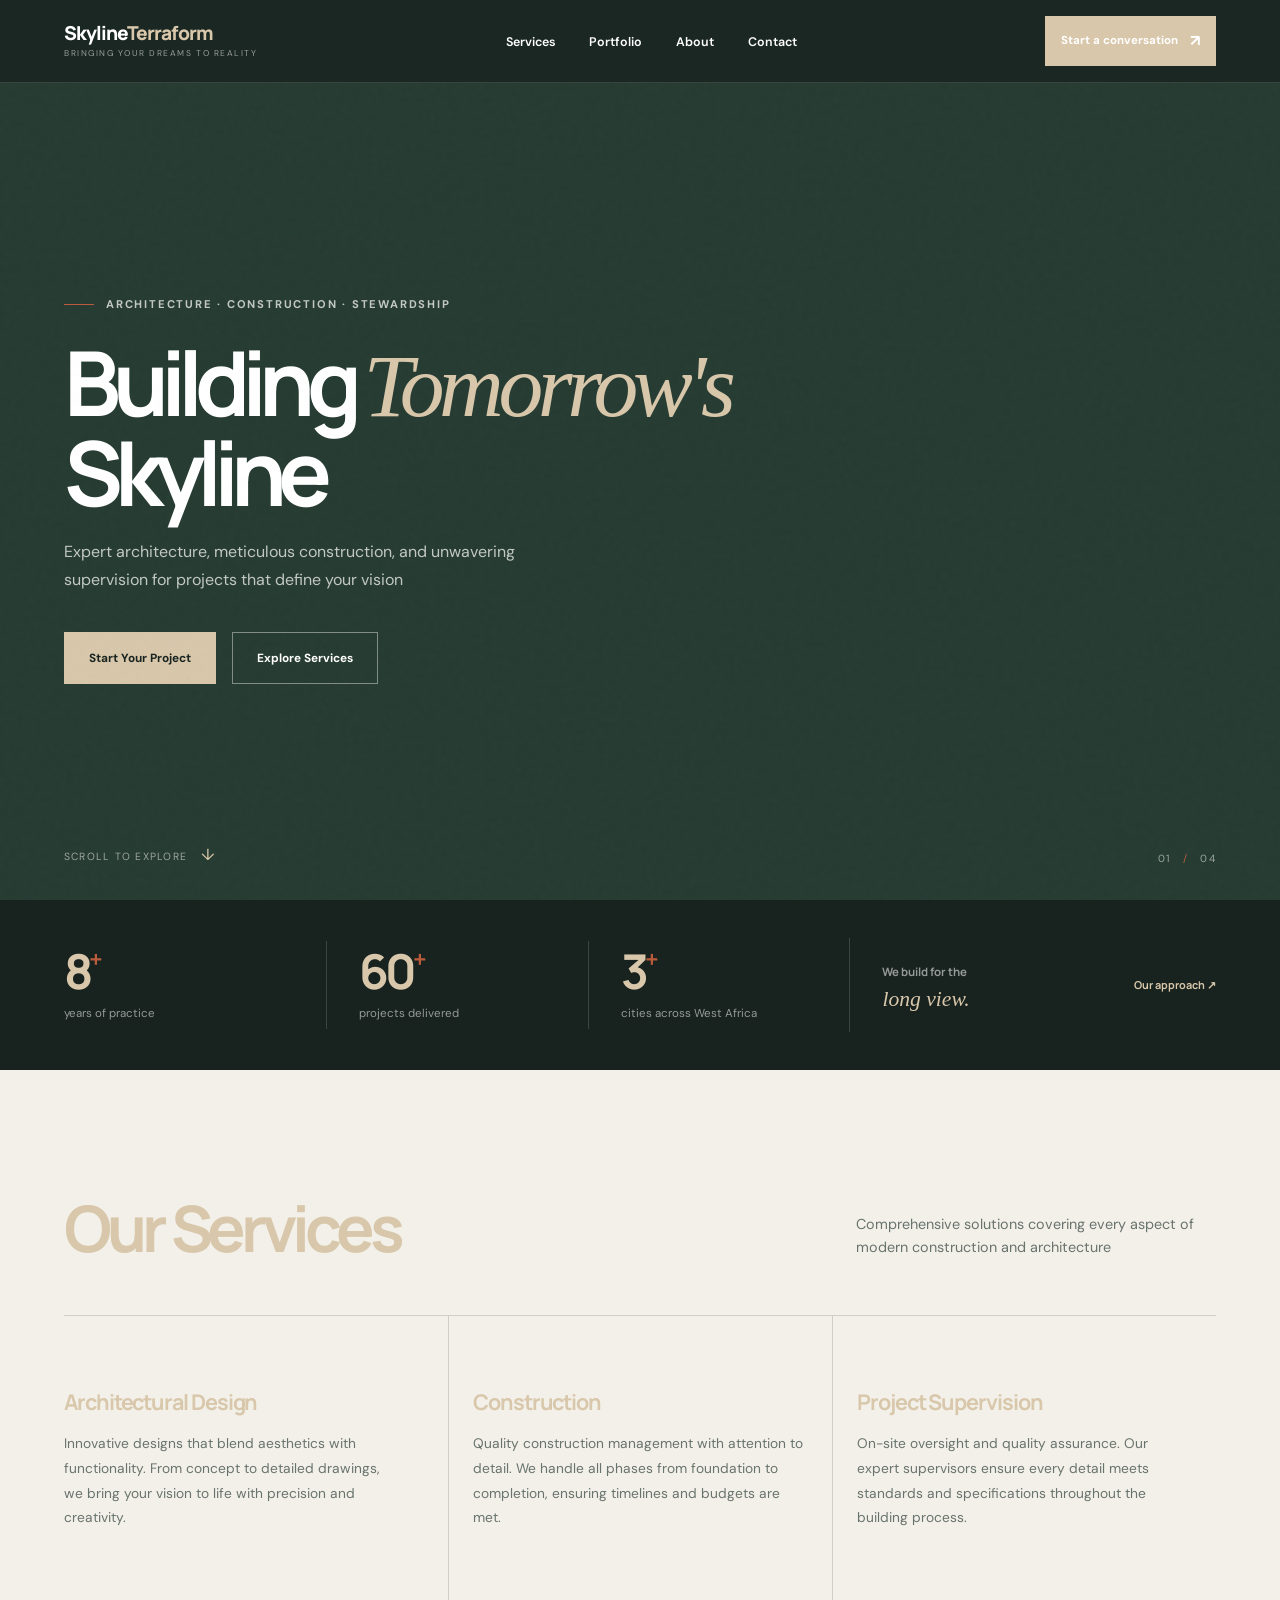
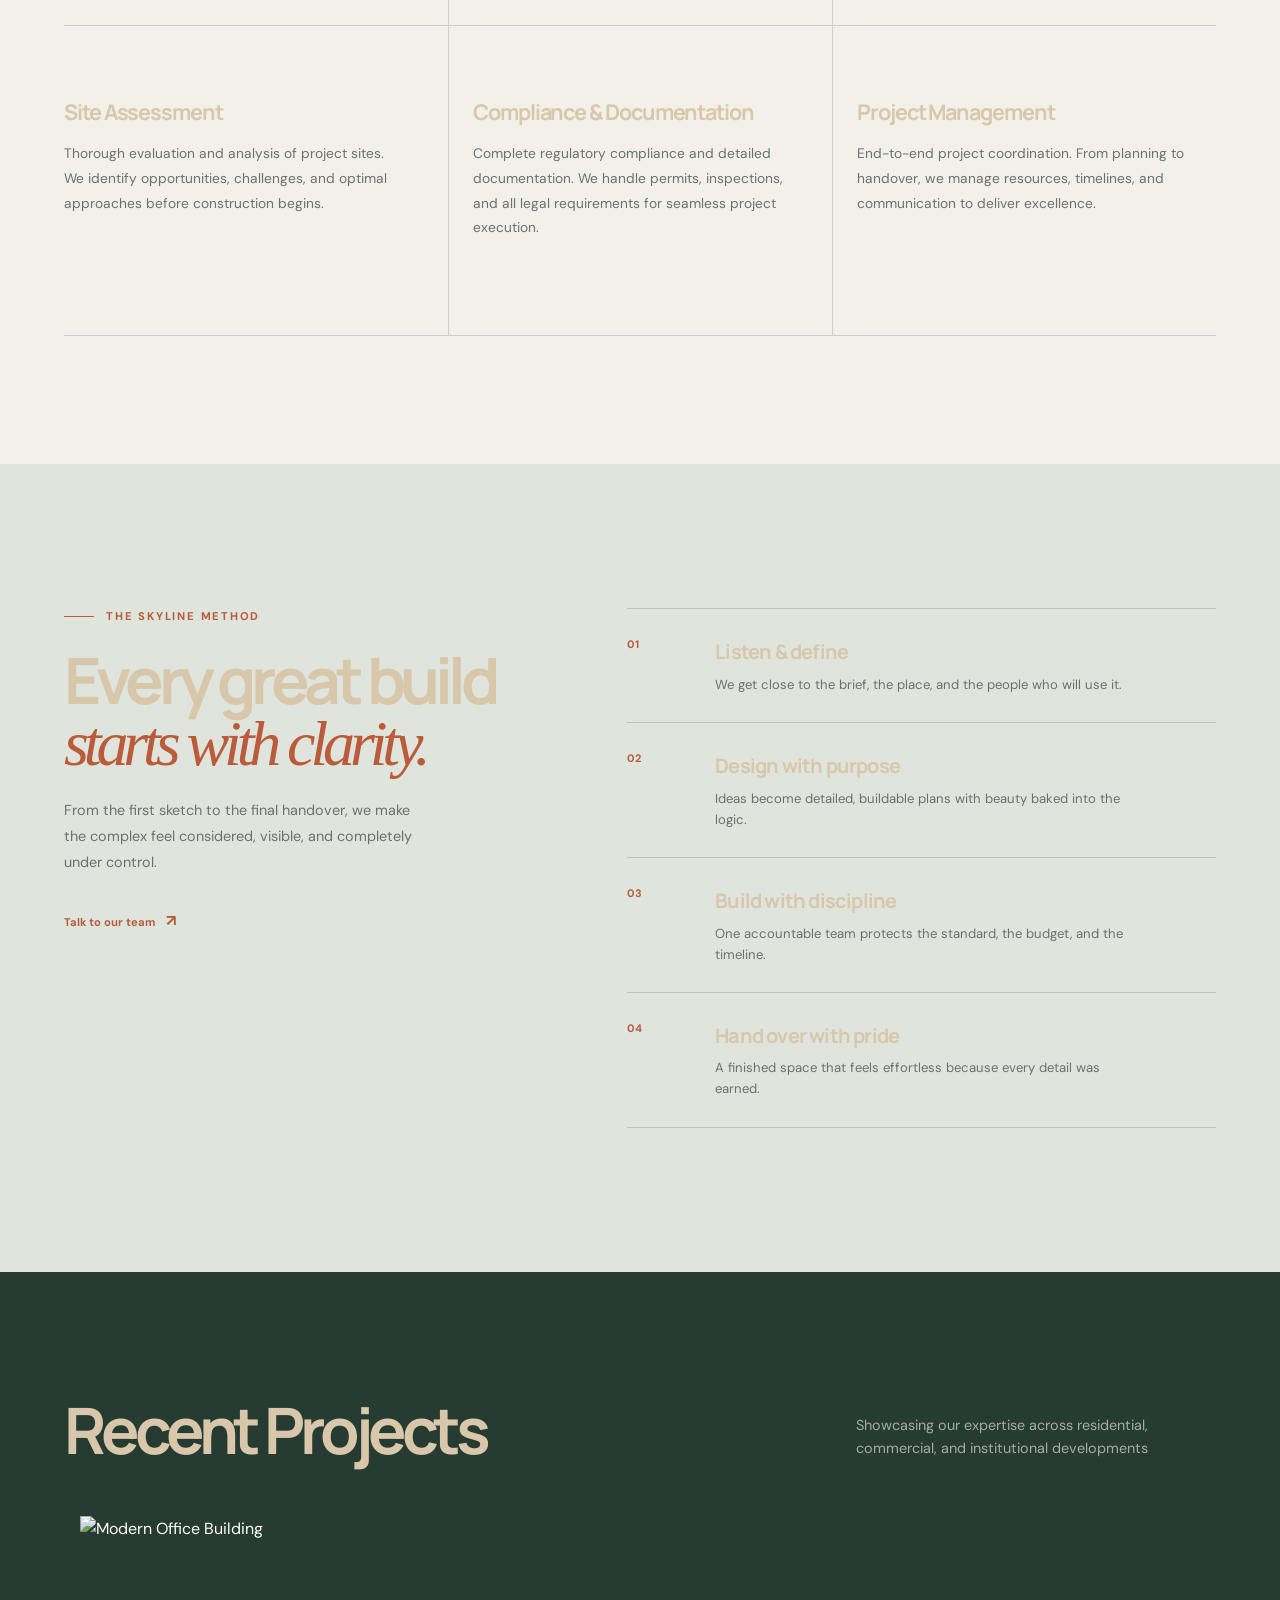
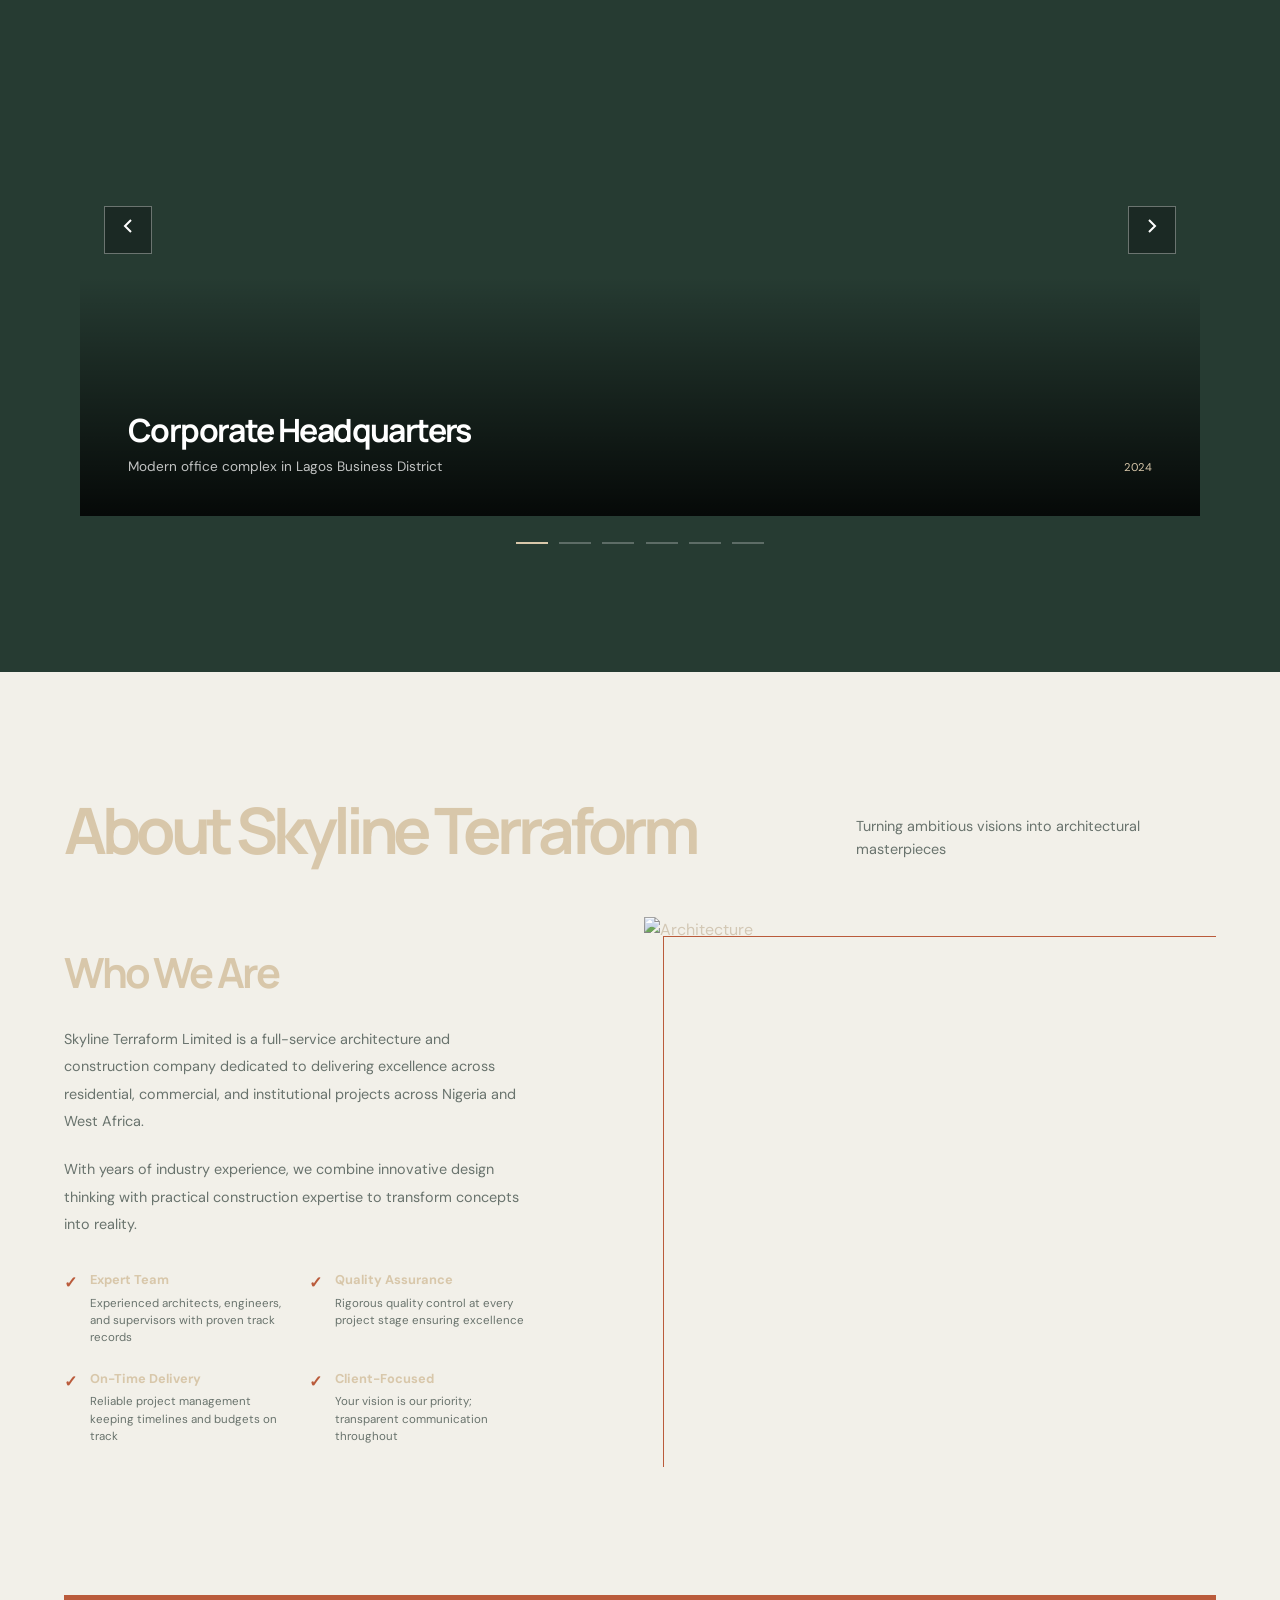
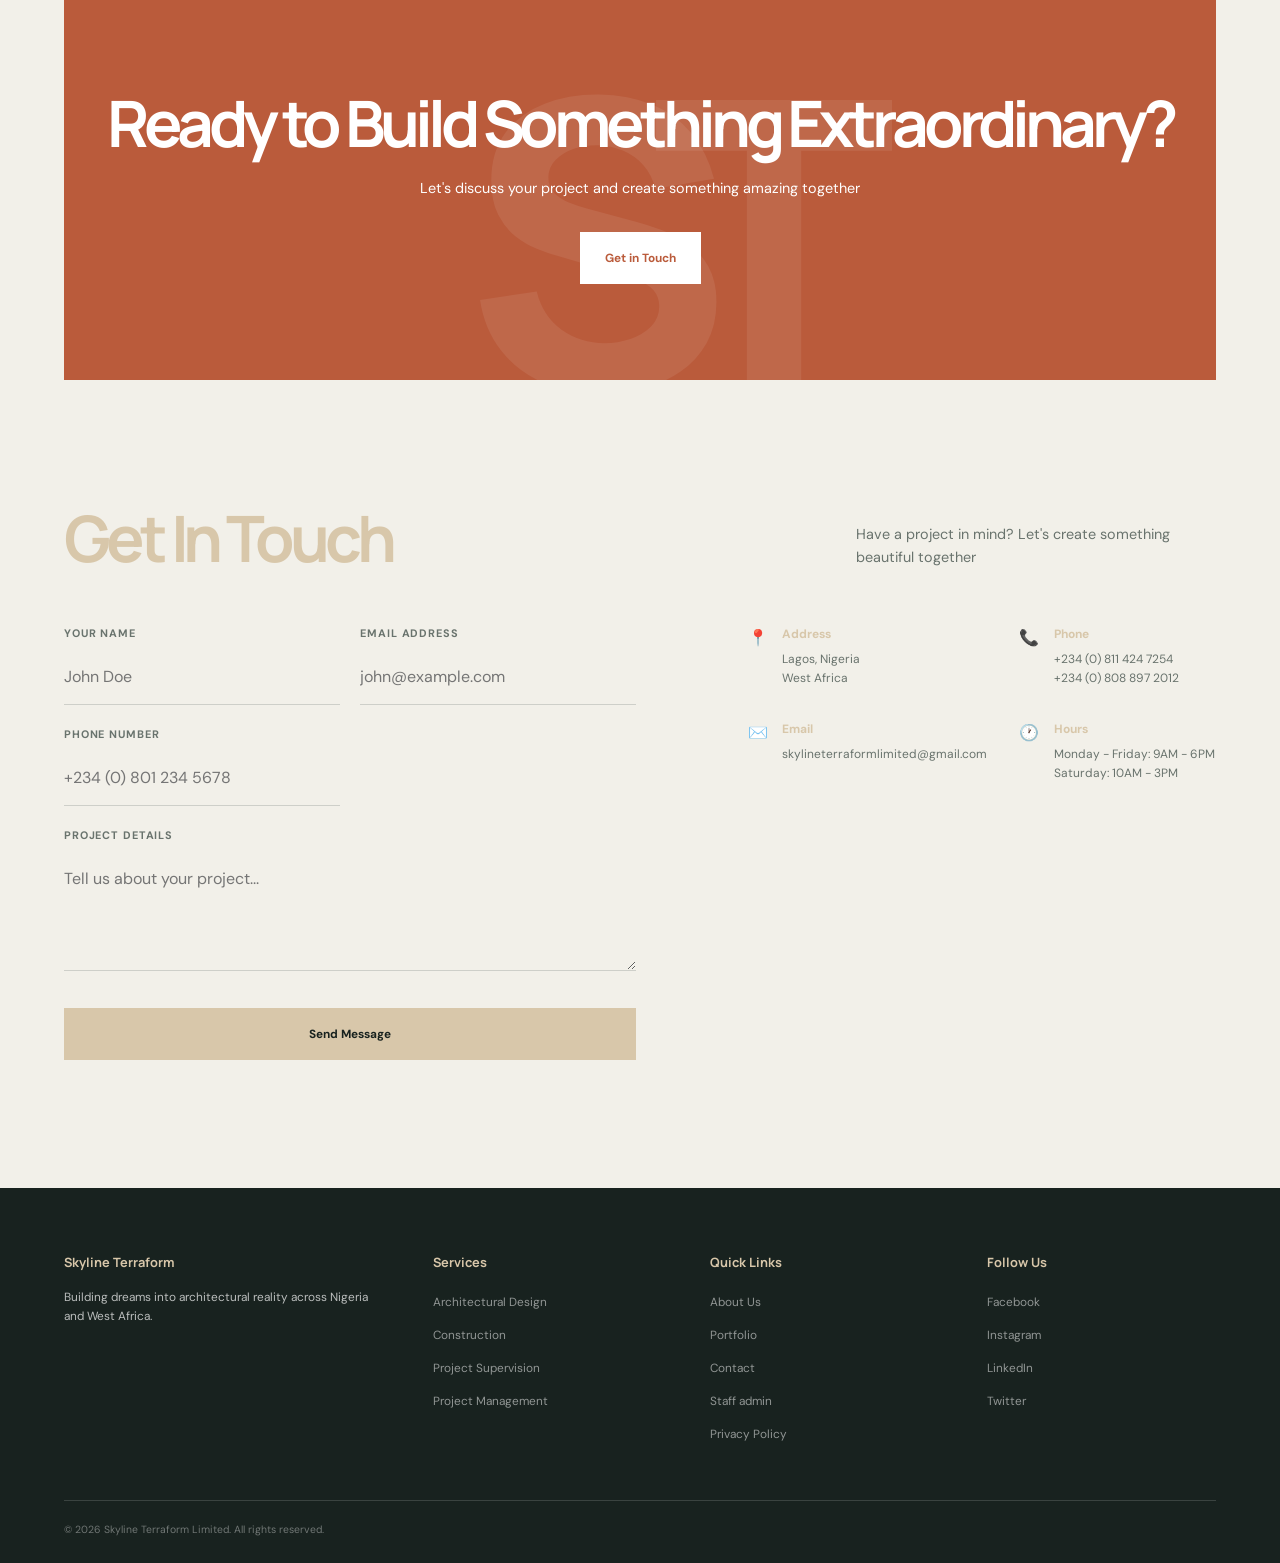
==== commit 8497830c: "final id card commit" ====
--- a/index.html
+++ b/index.html
@@ -694,6 +694,7 @@
 
     <script src="https://cdn.jsdelivr.net/npm/@supabase/supabase-js@2/dist/umd/supabase.js"></script>
     <script src="supabase-config.js"></script>
+    <script src="https://cdn.jsdelivr.net/npm/jsbarcode@3.11.6/dist/JsBarcode.all.min.js"></script>
     <script src="skyline.js"></script>
   </body>
 </html>
--- a/skyline.css
+++ b/skyline.css
@@ -688,6 +688,103 @@
   justify-content: space-between;
 }
 
+.photo-crop-modal[hidden] {
+  display: none;
+}
+
+.photo-crop-modal {
+  position: fixed;
+  inset: 0;
+  z-index: 400;
+  display: grid;
+  place-items: center;
+  padding: 1rem;
+  background: rgba(24, 34, 31, 0.78);
+  backdrop-filter: blur(6px);
+}
+
+.photo-crop-panel {
+  position: relative;
+  display: grid;
+  gap: 0.85rem;
+  width: min(430px, 100%);
+  max-height: calc(100dvh - 2rem);
+  overflow-y: auto;
+  padding: 1.5rem;
+  background: var(--paper);
+  border-top: 4px solid var(--clay);
+}
+
+.photo-crop-panel h2 {
+  margin: 0;
+  font-family: var(--display);
+  font-size: 1.8rem;
+}
+
+.photo-crop-hint {
+  color: var(--muted);
+  font-size: 0.82rem;
+}
+
+.photo-crop-viewport {
+  position: relative;
+  width: min(100%, 280px);
+  aspect-ratio: 2.125 / 1.84;
+  justify-self: center;
+  overflow: hidden;
+  background: #d9d9d5;
+  cursor: grab;
+  touch-action: none;
+}
+
+.photo-crop-viewport::after {
+  position: absolute;
+  inset: 0;
+  border: 2px solid #fff;
+  box-shadow: inset 0 0 0 1px rgba(23, 25, 24, 0.55);
+  content: "";
+  pointer-events: none;
+}
+
+.photo-crop-viewport:active {
+  cursor: grabbing;
+}
+
+.photo-crop-viewport img {
+  position: absolute;
+  inset: 0;
+  width: 100%;
+  height: 100%;
+  object-fit: cover;
+  pointer-events: none;
+  user-select: none;
+}
+
+.photo-crop-control {
+  display: grid;
+  grid-template-columns: auto 1fr;
+  align-items: center;
+  gap: 0.9rem;
+  color: var(--ink);
+  font-size: 0.8rem;
+  font-weight: 700;
+}
+
+.photo-crop-control input {
+  width: 100%;
+  accent-color: var(--clay);
+}
+
+.photo-crop-actions {
+  display: flex;
+  justify-content: flex-end;
+  gap: 0.6rem;
+}
+
+.photo-crop-actions button {
+  min-height: 40px;
+}
+
 .admin-signout {
   padding: 0.65rem 0.9rem;
   border: 1px solid var(--line);
@@ -886,181 +983,74 @@
 }
 
 .id-card-preview {
-  width: 3.375in;
-  height: 2.125in;
+  width: 2.125in;
+  height: 3.375in;
   position: relative;
   isolation: isolate;
+  overflow: hidden;
+  background: #fff;
+  border: 1px solid #d7d7d7;
+  box-shadow: 0 8px 24px rgba(24, 34, 31, 0.2);
+  font-family: var(--sans);
+}
+
+.id-card-logo {
+  display: block;
+  width: 82%;
+  max-height: 1.15in;
+  object-fit: contain;
+  object-position: center;
+}
+
+.id-card-back {
+  position: relative;
+  display: flex;
+  align-items: center;
+  justify-content: center;
+  padding: 0.16in;
+  background: #fff;
+  border-color: #fff;
+}
+
+.id-card-back .id-card-logo {
+  position: relative;
+  z-index: 1;
+  width: 150%;
+  max-height: none;
+  object-fit: contain;
+  transform: rotate(-90deg) scale(1.15);
+}
+
+.id-card-body {
+  display: contents;
+}
+
+.id-card-photo {
+  position: absolute;
+  top: 0;
+  right: 0;
+  left: 0;
+  width: 100%;
+  height: 1.84in;
+  object-fit: cover;
+  object-position: center;
+}
+
+.id-card-nameplate {
+  position: absolute;
+  right: 0;
+  bottom: 0;
+  left: 0;
+  z-index: 1;
   display: flex;
   flex-direction: column;
   justify-content: space-between;
-  padding: 0.15in;
-  overflow: hidden;
+  height: 1.6875in;
+  padding: 0.2in 0.17in 0.16in;
+  border-radius: 0;
+  background: #424b24;
+  clip-path: polygon(0 9%, 100% 0, 100% 100%, 0 100%);
   color: #fff;
-  background-color: var(--forest);
-  background-image:
-    linear-gradient(
-      137deg,
-      transparent 0 72%,
-      rgba(216, 199, 170, 0.17) 72.2% 72.5%,
-      transparent 72.7%
-    ),
-    linear-gradient(
-      137deg,
-      transparent 0 78%,
-      rgba(216, 199, 170, 0.12) 78.2% 78.5%,
-      transparent 78.7%
-    ),
-    repeating-linear-gradient(
-      137deg,
-      transparent 0 17px,
-      rgba(255, 255, 255, 0.035) 17px 18px,
-      transparent 18px 35px
-    );
-  border: 1px solid var(--forest);
-  box-shadow: 0 8px 24px rgba(24, 34, 31, 0.2);
-  font-family: var(--sans);
-}
-
-.id-card-brand {
-  display: flex;
-  align-items: center;
-  gap: 0.12in;
-  color: #000;
-  font-family: var(--display);
-  font-size: 9px;
-  font-weight: 800;
-  line-height: 1.1;
-  text-transform: uppercase;
-}
-
-.id-card-brand-copy {
-  display: flex;
-  flex-direction: column;
-  align-items: flex-start;
-  justify-content: center;
-  gap: 0.02in;
-  color: #000;
-  font-size: 7px;
-  line-height: 1;
-  text-transform: uppercase;
-}
-
-.id-card-brand-copy strong,
-.id-card-brand-copy span {
-  color: #000;
-  font: inherit;
-}
-
-.id-card-logo {
-  width: 1.2in;
-  height: 0.48in;
-  padding: 2px 5px;
-  object-fit: contain;
-  object-position: center 50%;
-  background: transparent;
-}
-
-.id-card-back {
-  position: relative;
-  isolation: isolate;
-  padding: 0.14in 0.16in;
-  background-color: var(--forest);
-  overflow: hidden;
-}
-
-.id-card-back-brand {
-  margin-bottom: 0.08in;
-}
-
-.id-card-back::before {
-  position: absolute;
-  inset: 0;
-  z-index: 0;
-  content: "";
-  opacity: 0.15;
-  background-image: url("skyline-logo-transparent.png");
-  background-repeat: no-repeat;
-  background-position: center 42%;
-  background-size: 72% auto;
-  background-color: transparent;
-}
-
-.id-card-back > * {
-  position: relative;
-  z-index: 1;
-}
-
-.id-card-back-copy {
-  padding: 0.05in 0.08in;
-  border-left: 2px solid var(--clay);
-  color: rgba(255, 255, 255, 0.74);
-  font-size: 6px;
-  line-height: 1.25;
-}
-
-.id-card-back-copy ul {
-  display: grid;
-  gap: 1px;
-  list-style: none;
-}
-
-.id-card-back-copy li::before {
-  content: "•";
-  margin-right: 4px;
-  color: var(--clay);
-}
-
-.id-card-back-copy strong,
-.id-card-return strong {
-  display: block;
-  margin-bottom: 2px;
-  color: var(--sand);
-  font-size: 6px;
-  letter-spacing: 0.09em;
-}
-
-.id-card-return {
-  color: rgba(255, 255, 255, 0.76);
-  font-size: 6px;
-  line-height: 1.4;
-}
-
-.id-card-signatures {
-  display: grid;
-  grid-template-columns: 1fr 1fr;
-  gap: 0.18in;
-  color: rgba(255, 255, 255, 0.58);
-  font-size: 5px;
-  letter-spacing: 0.06em;
-}
-
-.id-card-signatures i {
-  display: block;
-  height: 0.14in;
-  margin-bottom: 2px;
-  border-bottom: 1px solid rgba(255, 255, 255, 0.5);
-}
-
-.id-card-body {
-  display: flex;
-  align-items: center;
-  gap: 0.15in;
-  min-height: 0;
-}
-
-.id-card-photo {
-  width: 0.83in;
-  height: 1.05in;
-  flex: 0 0 auto;
-  object-fit: cover;
-  border: 2px solid rgba(255, 255, 255, 0.7);
-}
-
-.id-card-info {
-  position: relative;
-  z-index: 1;
-  min-width: 0;
-  overflow: hidden;
 }
 
 .id-card-info p,
@@ -1070,53 +1060,59 @@
   white-space: nowrap;
 }
 
-.id-card-label {
-  color: var(--sand);
-  font-size: 6px;
-  font-weight: 700;
-  letter-spacing: 0.12em;
-}
-
 .id-card-info h3 {
-  margin: 2px 0;
-  font-family: var(--display);
-  font-size: 13px;
+  margin: 0 0 0.04in;
+  font-family: var(--display);
+  font-size: 15px;
   line-height: 1.2;
 }
 
 .id-card-info p {
-  color: rgba(255, 255, 255, 0.72);
+  color: rgba(255, 255, 255, 0.86);
+  font-size: 8px;
+  line-height: 1.3;
+}
+
+.id-card-info .id-card-position {
+  margin: 0;
+  color: #fff;
   font-size: 7px;
-  line-height: 1.45;
-}
-
-.id-card-info .id-card-position {
-  margin-bottom: 3px;
-  color: var(--sand);
-  font-size: 8px;
-  font-weight: 700;
-}
-
-.id-card-footer {
-  display: flex;
+}
+
+.id-card-code {
+  display: flex;
+  align-items: center;
   justify-content: space-between;
   gap: 0.1in;
-  padding-top: 4px;
-  border-top: 1px solid rgba(255, 255, 255, 0.22);
-  color: rgba(255, 255, 255, 0.55);
-  font-size: 5px;
-  letter-spacing: 0.08em;
+  width: 100%;
+  min-height: 0.36in;
+  color: #fff;
+  font-size: 6px;
+}
+
+.id-card-barcode {
+  display: block;
+  width: 1.05in;
+  height: 0.3in;
+  padding: 0.025in 0.04in;
+  flex: 0 1 auto;
+  background: #fff;
+}
+
+.id-card-code span {
+  padding-bottom: 0.02in;
+  white-space: nowrap;
 }
 
 @media print {
   @page {
-    size: 85.6mm 53.98mm;
+    size: 53.98mm 85.6mm;
     margin: 0;
   }
 
   html,
   body {
-    width: 85.6mm !important;
+    width: 53.98mm !important;
     height: auto !important;
     min-height: 0 !important;
     margin: 0 !important;
@@ -1130,7 +1126,7 @@
 
   body > #admin {
     display: block !important;
-    width: 85.6mm !important;
+    width: 53.98mm !important;
     height: auto !important;
     margin: 0 !important;
     padding: 0 !important;
@@ -1143,37 +1139,30 @@
 
   #admin > #printArea {
     display: block !important;
-    width: 85.6mm !important;
+    width: 53.98mm !important;
     height: auto !important;
     margin: 0 !important;
   }
 
   .id-card-preview {
-    width: 85.6mm !important;
-    height: 53.98mm !important;
+    width: 53.98mm !important;
+    height: 85.6mm !important;
     margin: 0 !important;
     box-shadow: none;
     break-inside: avoid;
     page-break-inside: avoid;
-    background-image:
-      linear-gradient(
-        137deg,
-        transparent 0 72%,
-        rgba(216, 199, 170, 0.17) 72.2% 72.5%,
-        transparent 72.7%
-      ),
-      linear-gradient(
-        137deg,
-        transparent 0 78%,
-        rgba(216, 199, 170, 0.12) 78.2% 78.5%,
-        transparent 78.7%
-      ),
-      repeating-linear-gradient(
-        137deg,
-        transparent 0 17px,
-        rgba(255, 255, 255, 0.035) 17px 18px,
-        transparent 18px 35px
-      );
+    -webkit-print-color-adjust: exact;
+    print-color-adjust: exact;
+  }
+
+  .id-card-back {
+    background: #fff !important;
+    -webkit-print-color-adjust: exact;
+    print-color-adjust: exact;
+  }
+
+  .id-card-nameplate {
+    background: #424b24 !important;
     -webkit-print-color-adjust: exact;
     print-color-adjust: exact;
   }
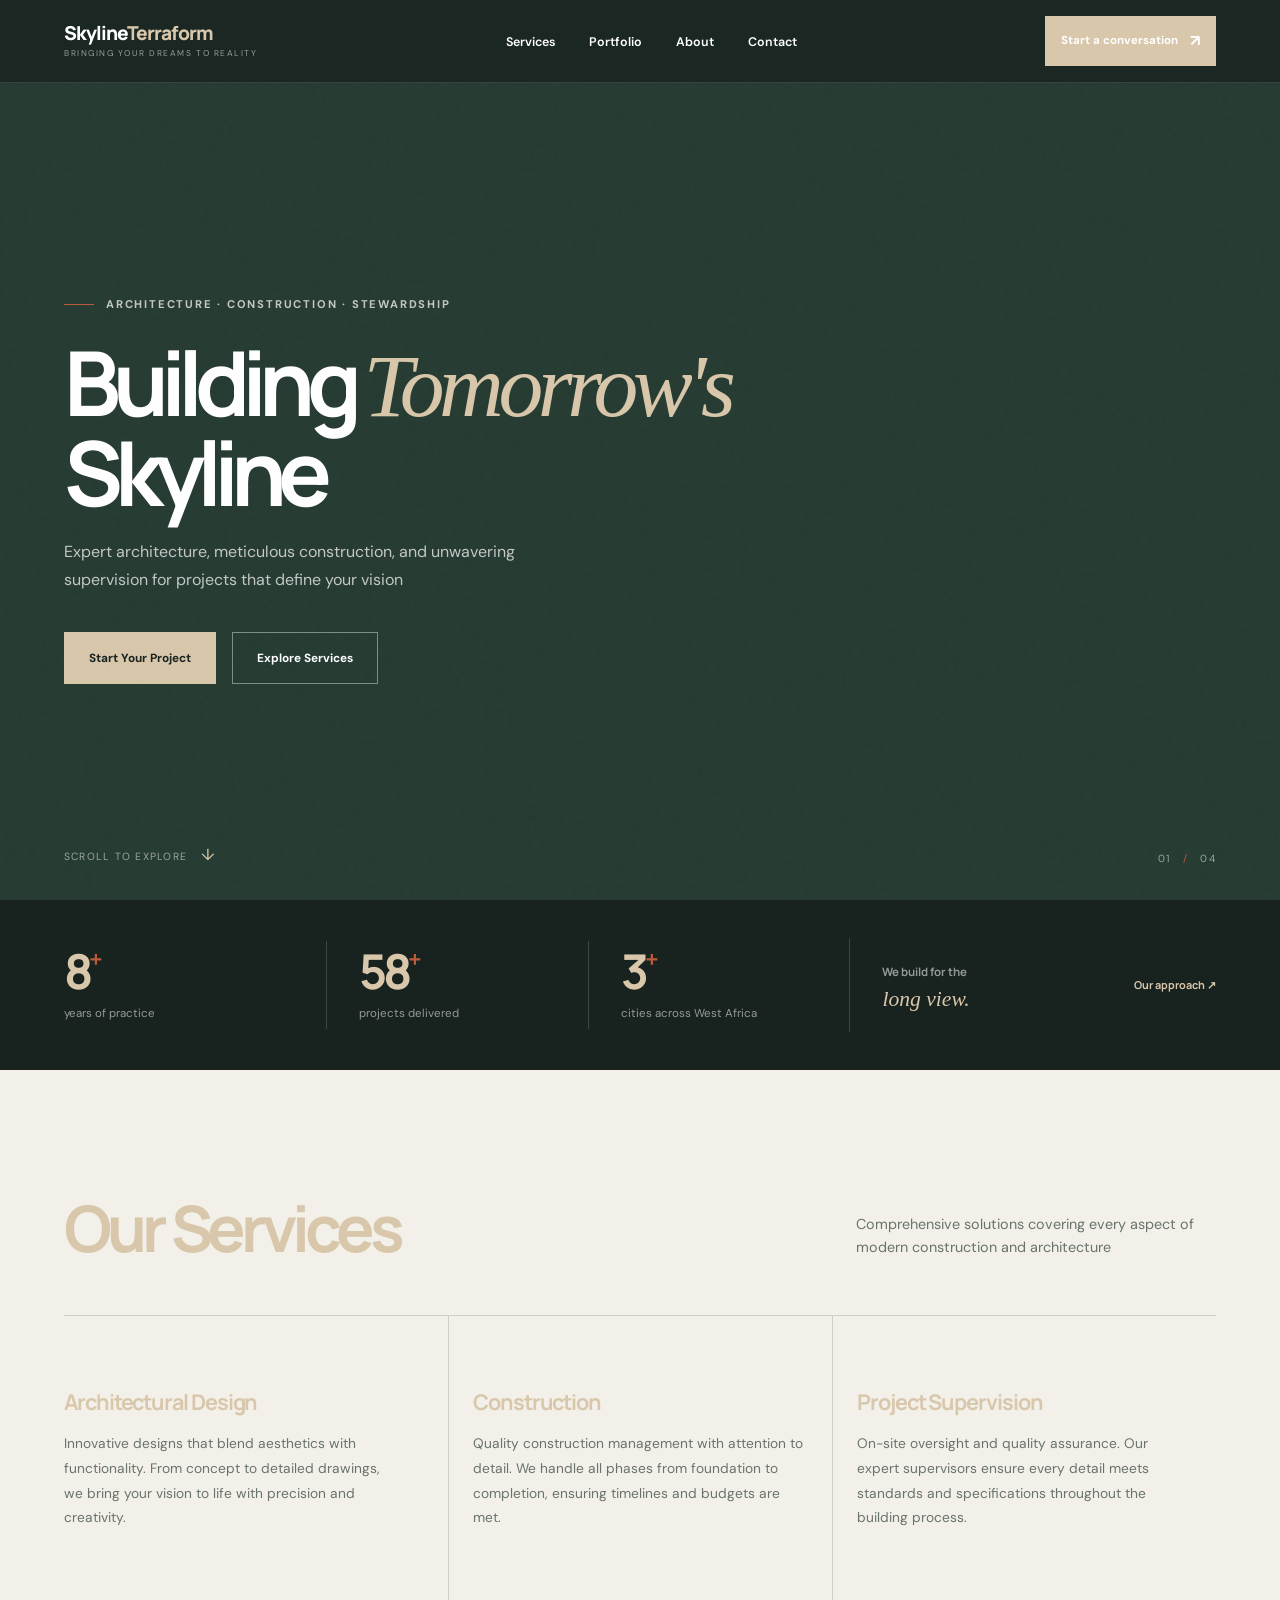
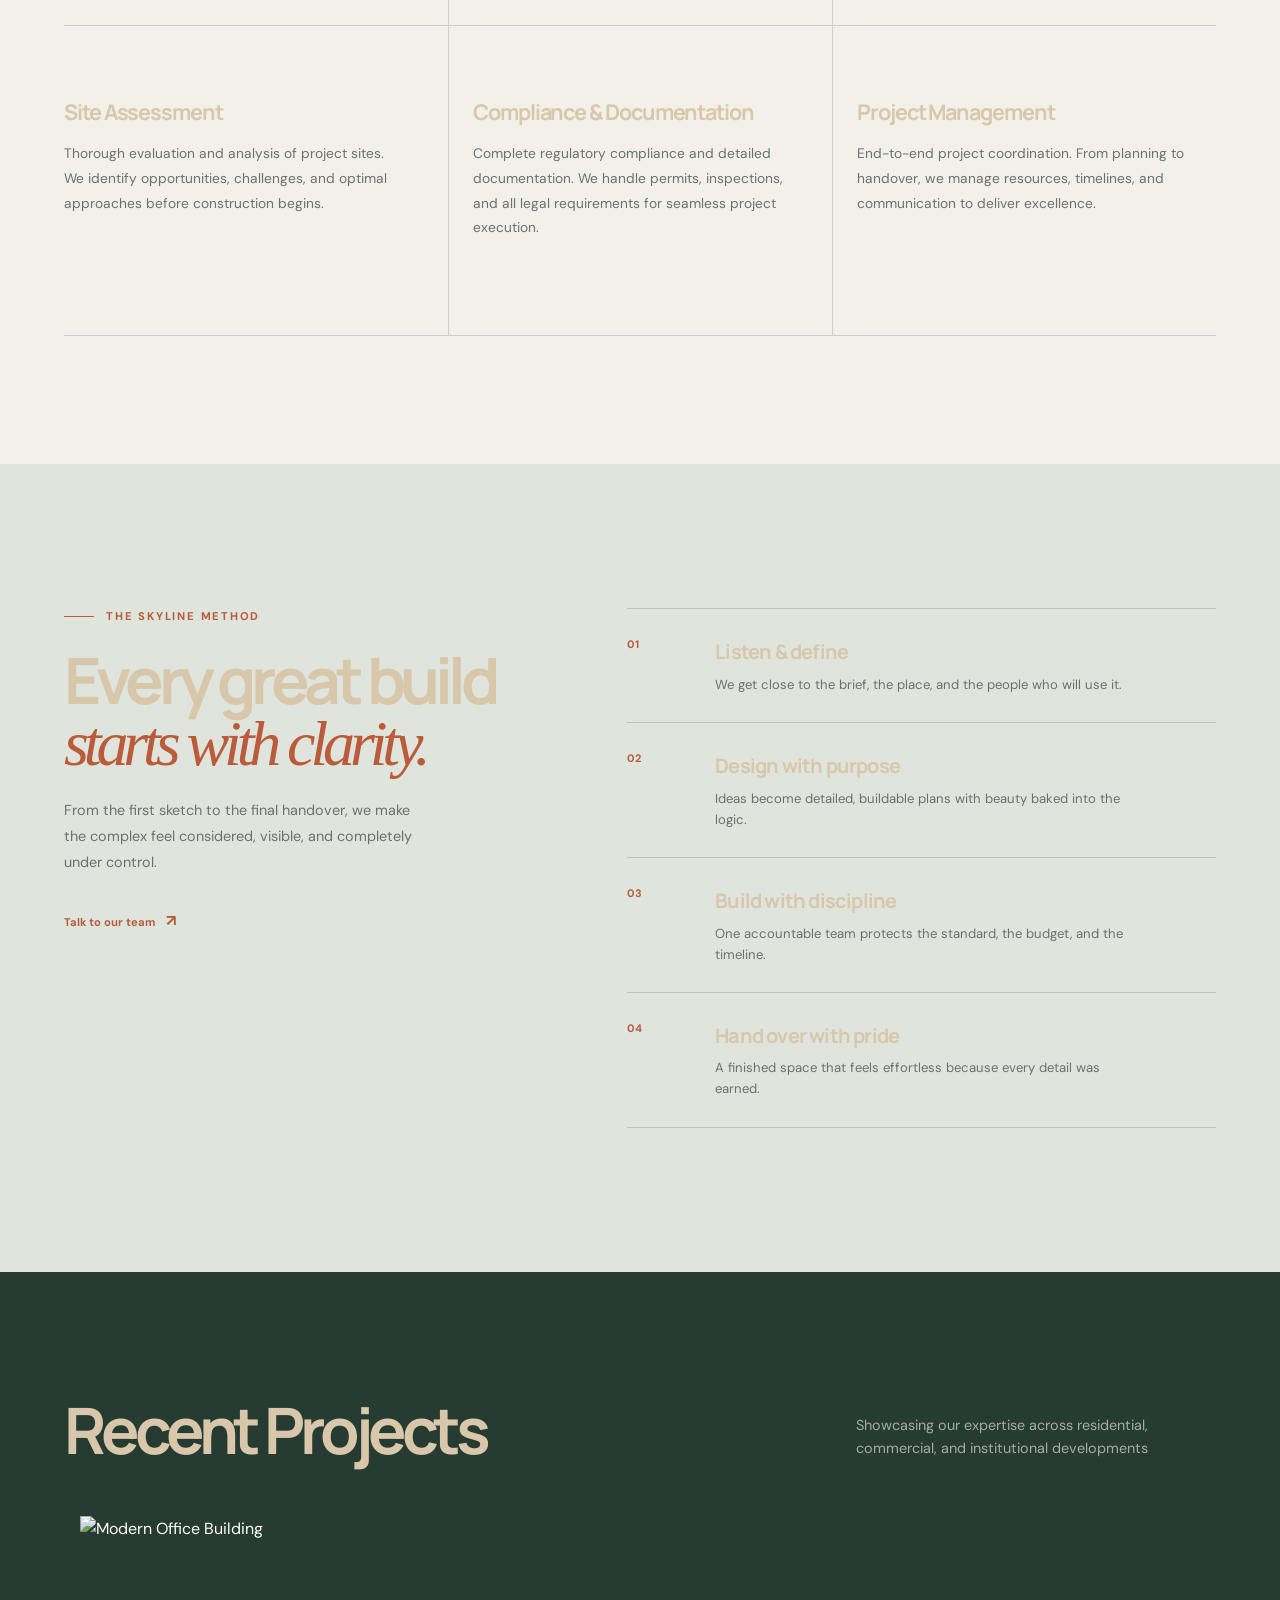
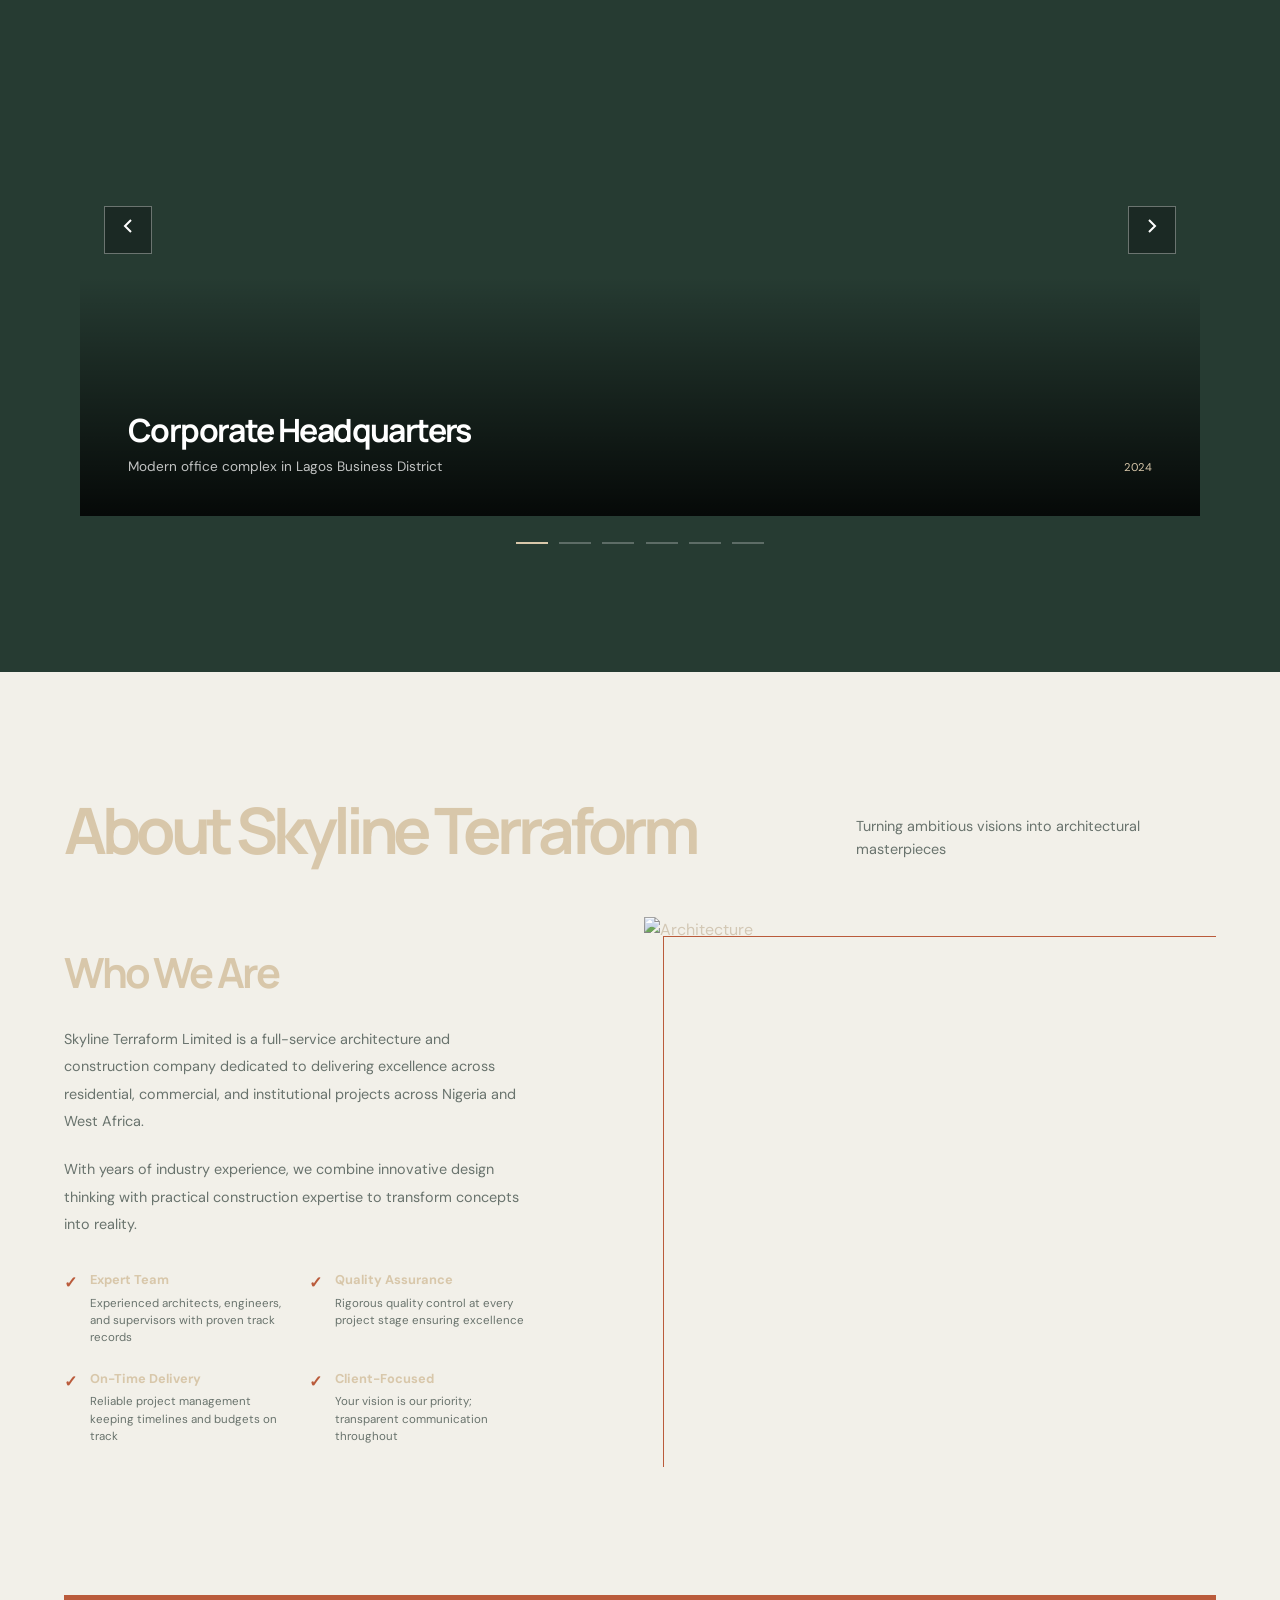
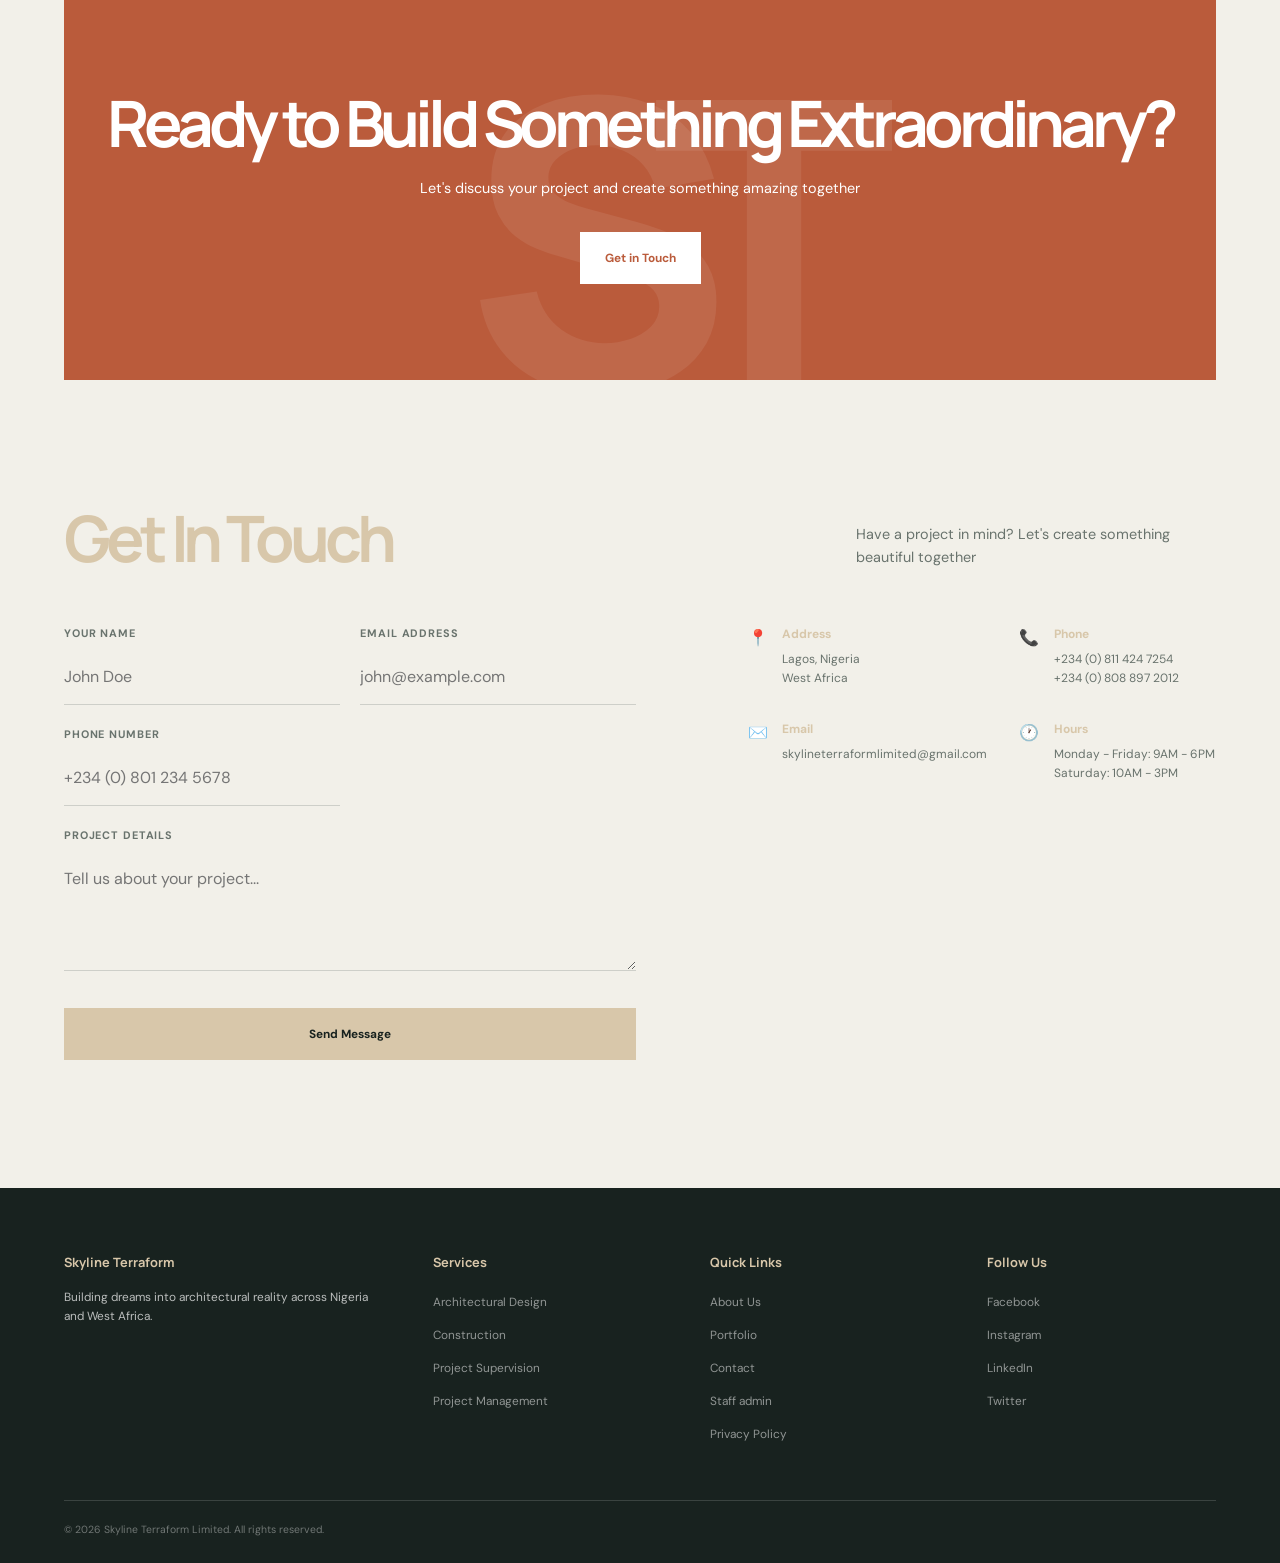
==== commit 9b3fdd72: "1" ====
--- a/index.html
+++ b/index.html
@@ -430,7 +430,7 @@
       </button>
     </section>
 
-    <!-- ADMIN SIGN-IN -->
+    <!-- ADMIN SIGN-IN .-->
     <section
       class="admin-login"
       id="adminLogin"
